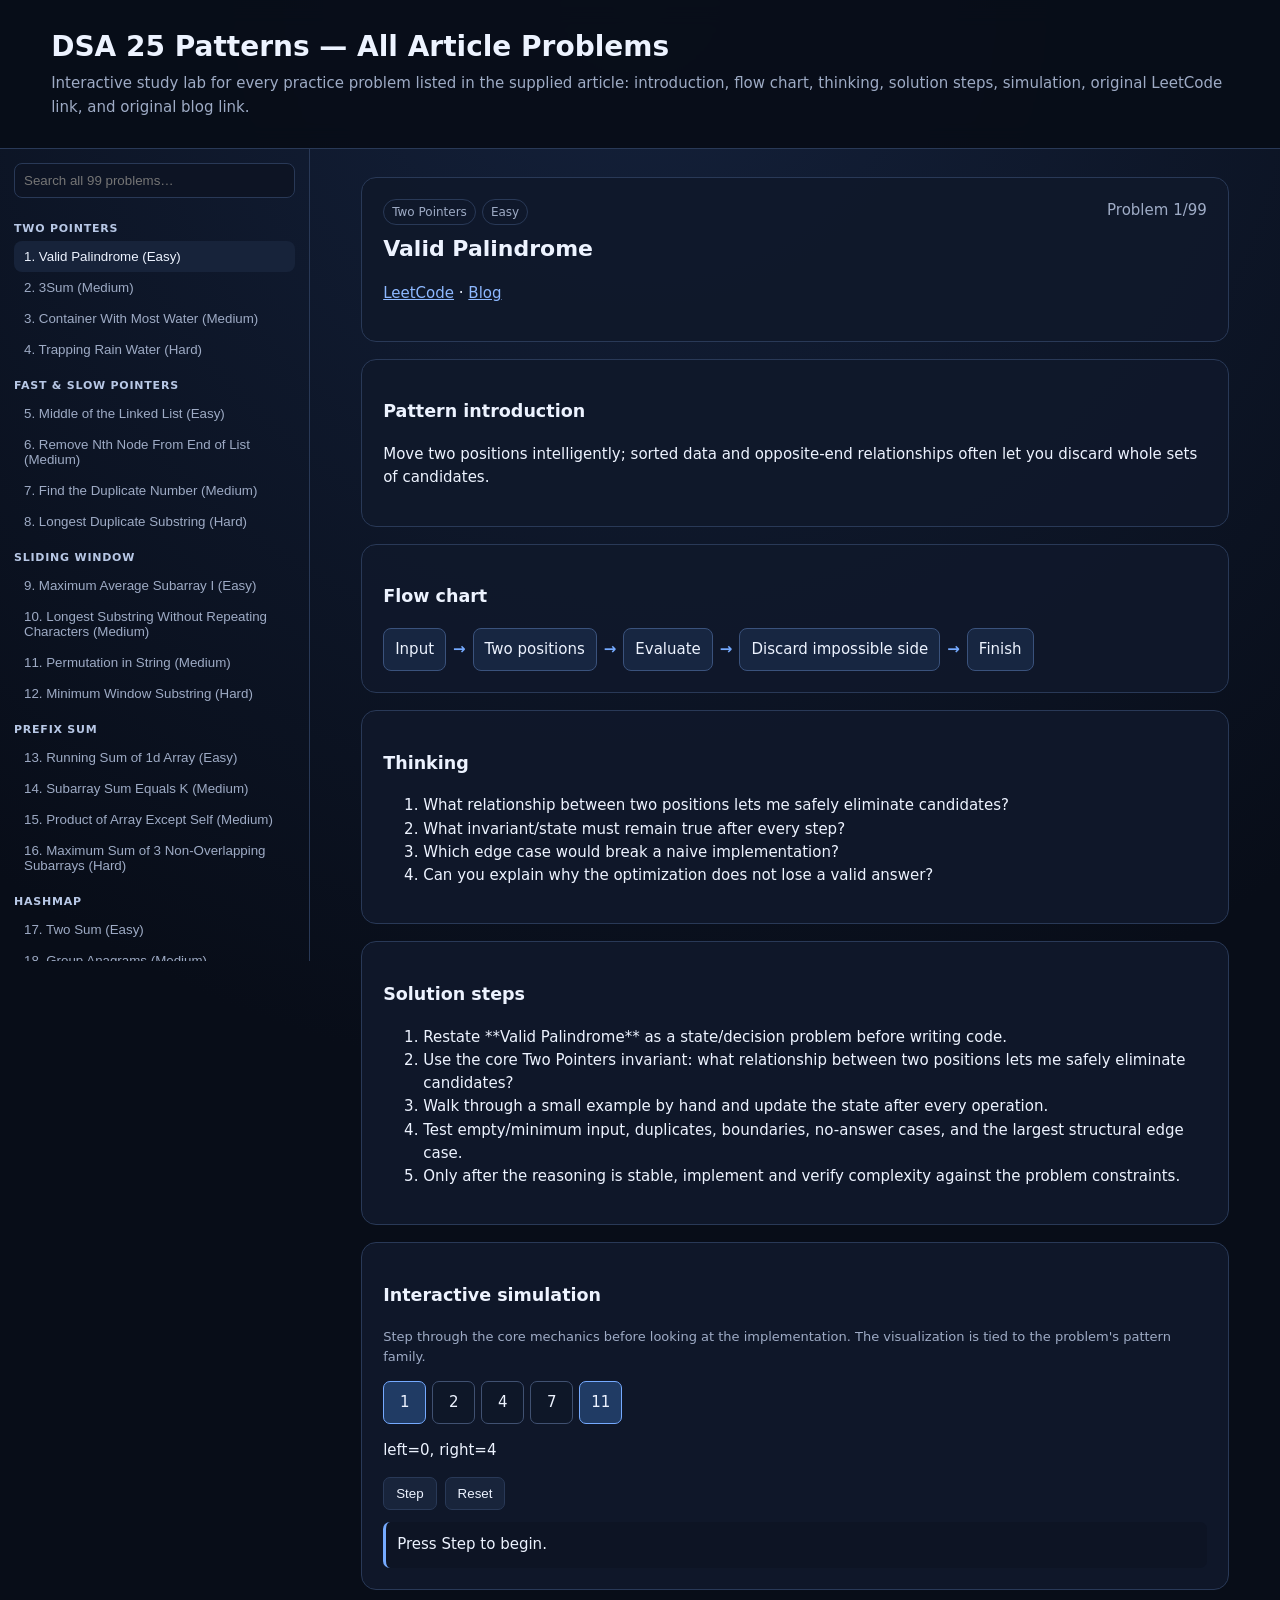
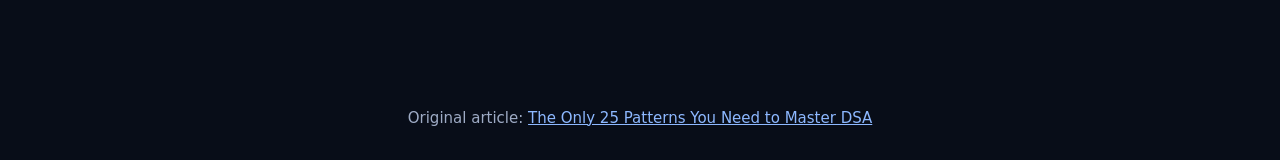
==== dsa_25_patterns_all_article_problems_interactive.html @ ef74be29 "Add files via upload" ====
<!doctype html><html lang="en"><head><meta charset="utf-8"><meta name="viewport" content="width=device-width,initial-scale=1"><title>DSA 25 Patterns — All Article Problems</title><style>
:root{--bg:#080d18;--panel:#10182a;--panel2:#17233a;--text:#edf3ff;--muted:#9eabc5;--accent:#75aaff;--good:#55d18a;--border:#293957}
*{box-sizing:border-box}body{margin:0;background:radial-gradient(circle at top,#14213b,#080d18 58%);color:var(--text);font:15px/1.55 system-ui,-apple-system,Segoe UI,sans-serif}
header{padding:25px 4vw;border-bottom:1px solid var(--border);position:sticky;top:0;z-index:5;background:rgba(8,13,24,.94);backdrop-filter:blur(12px)}
h1{margin:0;font-size:28px}header p{margin:4px 0;color:var(--muted)}a{color:#8db8ff}.layout{display:grid;grid-template-columns:310px 1fr;max-width:1600px;margin:auto}
aside{padding:14px;border-right:1px solid var(--border);height:calc(100vh - 88px);position:sticky;top:88px;overflow:auto}.search{width:100%;padding:9px;background:#0d1424;border:1px solid var(--border);color:var(--text);border-radius:8px;margin-bottom:10px}
.group{margin:12px 0 4px;color:#b8c8e6;font-weight:700;font-size:11px;text-transform:uppercase;letter-spacing:.07em}
aside button{width:100%;text-align:left;background:transparent;color:var(--muted);border:0;border-radius:8px;padding:8px 10px;cursor:pointer}aside button:hover,aside button.active{background:var(--panel2);color:var(--text)}
main{padding:28px 4vw 70px}.card{background:rgba(16,24,42,.93);border:1px solid var(--border);border-radius:15px;padding:21px;margin-bottom:17px}
.badge{display:inline-block;border:1px solid var(--border);border-radius:99px;padding:3px 8px;color:var(--muted);font-size:12px;margin-right:6px}.counter{float:right;color:var(--muted)}
.problem-title{font-size:22px;margin:7px 0}.flow{display:flex;flex-wrap:wrap;gap:7px;align-items:center}.node{background:#172641;border:1px solid #3a527c;border-radius:8px;padding:9px 11px}.arrow{color:var(--accent);font-weight:bold}
.array{display:flex;flex-wrap:wrap;gap:6px;margin:14px 0}.cell{min-width:43px;height:43px;border:1px solid #405171;border-radius:7px;display:flex;align-items:center;justify-content:center;background:#0e1728}.cell.active{background:#203b64;border-color:var(--accent)}.cell.good{background:#123522;border-color:var(--good)}
.controls{display:flex;gap:8px;flex-wrap:wrap;margin:12px 0}.controls button{background:#18243b;color:var(--text);border:1px solid var(--border);border-radius:7px;padding:8px 12px;cursor:pointer}.controls button:hover{border-color:var(--accent)}
.status{padding:11px;background:#0d1424;border-left:3px solid var(--accent);border-radius:7px}.small{color:var(--muted);font-size:13px}pre{background:#080d18;border:1px solid var(--border);border-radius:9px;padding:13px;overflow:auto}
footer{text-align:center;color:var(--muted);padding:30px}@media(max-width:900px){.layout{display:block}aside{position:static;height:auto;max-height:42vh;border-right:0;border-bottom:1px solid var(--border)}}
</style></head><body>
<header><h1>DSA 25 Patterns — All Article Problems</h1><p>Interactive study lab for every practice problem listed in the supplied article: introduction, flow chart, thinking, solution steps, simulation, original LeetCode link, and original blog link.</p></header>
<div class="layout"><aside id="nav"></aside><main id="app"></main></div><footer>Original article: <a href="https://blog.sibansal.dev/the-only-25-patterns-you-need-to-master-dsa" target="_blank">The Only 25 Patterns You Need to Master DSA</a></footer>
<script>
const DATA=[{"title": "Valid Palindrome", "difficulty": "Easy", "url": "https://leetcode.com/problems/valid-palindrome/", "pattern": "Two Pointers", "short": "Two Pointers", "intro": "Move two positions intelligently; sorted data and opposite-end relationships often let you discard whole sets of candidates.", "thinking": "What relationship between two positions lets me safely eliminate candidates?", "steps": ["Restate **Valid Palindrome** as a state/decision problem before writing code.", "Use the core Two Pointers invariant: what relationship between two positions lets me safely eliminate candidates?", "Walk through a small example by hand and update the state after every operation.", "Test empty/minimum input, duplicates, boundaries, no-answer cases, and the largest structural edge case.", "Only after the reasoning is stable, implement and verify complexity against the problem constraints."], "flow": ["Input", "Two positions", "Evaluate", "Discard impossible side", "Finish"]}, {"title": "3Sum", "difficulty": "Medium", "url": "https://leetcode.com/problems/3sum/", "pattern": "Two Pointers", "short": "Two Pointers", "intro": "Move two positions intelligently; sorted data and opposite-end relationships often let you discard whole sets of candidates.", "thinking": "What relationship between two positions lets me safely eliminate candidates?", "steps": ["Restate **3Sum** as a state/decision problem before writing code.", "Use the core Two Pointers invariant: what relationship between two positions lets me safely eliminate candidates?", "Walk through a small example by hand and update the state after every operation.", "Test empty/minimum input, duplicates, boundaries, no-answer cases, and the largest structural edge case.", "Only after the reasoning is stable, implement and verify complexity against the problem constraints."], "flow": ["Input", "Two positions", "Evaluate", "Discard impossible side", "Finish"]}, {"title": "Container With Most Water", "difficulty": "Medium", "url": "https://leetcode.com/problems/container-with-most-water/", "pattern": "Two Pointers", "short": "Two Pointers", "intro": "Move two positions intelligently; sorted data and opposite-end relationships often let you discard whole sets of candidates.", "thinking": "What relationship between two positions lets me safely eliminate candidates?", "steps": ["Restate **Container With Most Water** as a state/decision problem before writing code.", "Use the core Two Pointers invariant: what relationship between two positions lets me safely eliminate candidates?", "Walk through a small example by hand and update the state after every operation.", "Test empty/minimum input, duplicates, boundaries, no-answer cases, and the largest structural edge case.", "Only after the reasoning is stable, implement and verify complexity against the problem constraints."], "flow": ["Input", "Two positions", "Evaluate", "Discard impossible side", "Finish"]}, {"title": "Trapping Rain Water", "difficulty": "Hard", "url": "https://leetcode.com/problems/trapping-rain-water/", "pattern": "Two Pointers", "short": "Two Pointers", "intro": "Move two positions intelligently; sorted data and opposite-end relationships often let you discard whole sets of candidates.", "thinking": "What relationship between two positions lets me safely eliminate candidates?", "steps": ["Restate **Trapping Rain Water** as a state/decision problem before writing code.", "Use the core Two Pointers invariant: what relationship between two positions lets me safely eliminate candidates?", "Walk through a small example by hand and update the state after every operation.", "Test empty/minimum input, duplicates, boundaries, no-answer cases, and the largest structural edge case.", "Only after the reasoning is stable, implement and verify complexity against the problem constraints."], "flow": ["Input", "Two positions", "Evaluate", "Discard impossible side", "Finish"]}, {"title": "Middle of the Linked List", "difficulty": "Easy", "url": "https://leetcode.com/problems/middle-of-the-linked-list/", "pattern": "Fast & Slow Pointers", "short": "Fast & Slow Pointers", "intro": "Use different pointer speeds to expose cycles, repeated states, or relative positions.", "thinking": "What does the relative speed of the pointers reveal about repetition or position?", "steps": ["Restate **Middle of the Linked List** as a state/decision problem before writing code.", "Use the core Fast & Slow Pointers invariant: what does the relative speed of the pointers reveal about repetition or position?", "Walk through a small example by hand and update the state after every operation.", "Test empty/minimum input, duplicates, boundaries, no-answer cases, and the largest structural edge case.", "Only after the reasoning is stable, implement and verify complexity against the problem constraints."], "flow": ["Repeated/linked state", "slow + fast", "Advance", "Meet / boundary", "Interpret"]}, {"title": "Remove Nth Node From End of List", "difficulty": "Medium", "url": "https://leetcode.com/problems/remove-nth-node-from-end-of-list/", "pattern": "Fast & Slow Pointers", "short": "Fast & Slow Pointers", "intro": "Use different pointer speeds to expose cycles, repeated states, or relative positions.", "thinking": "What does the relative speed of the pointers reveal about repetition or position?", "steps": ["Restate **Remove Nth Node From End of List** as a state/decision problem before writing code.", "Use the core Fast & Slow Pointers invariant: what does the relative speed of the pointers reveal about repetition or position?", "Walk through a small example by hand and update the state after every operation.", "Test empty/minimum input, duplicates, boundaries, no-answer cases, and the largest structural edge case.", "Only after the reasoning is stable, implement and verify complexity against the problem constraints."], "flow": ["Repeated/linked state", "slow + fast", "Advance", "Meet / boundary", "Interpret"]}, {"title": "Find the Duplicate Number", "difficulty": "Medium", "url": "https://leetcode.com/problems/find-the-duplicate-number/", "pattern": "Fast & Slow Pointers", "short": "Fast & Slow Pointers", "intro": "Use different pointer speeds to expose cycles, repeated states, or relative positions.", "thinking": "What does the relative speed of the pointers reveal about repetition or position?", "steps": ["Restate **Find the Duplicate Number** as a state/decision problem before writing code.", "Use the core Fast & Slow Pointers invariant: what does the relative speed of the pointers reveal about repetition or position?", "Walk through a small example by hand and update the state after every operation.", "Test empty/minimum input, duplicates, boundaries, no-answer cases, and the largest structural edge case.", "Only after the reasoning is stable, implement and verify complexity against the problem constraints."], "flow": ["Repeated/linked state", "slow + fast", "Advance", "Meet / boundary", "Interpret"]}, {"title": "Longest Duplicate Substring", "difficulty": "Hard", "url": "https://leetcode.com/problems/longest-duplicate-substring/", "pattern": "Fast & Slow Pointers", "short": "Fast & Slow Pointers", "intro": "Use different pointer speeds to expose cycles, repeated states, or relative positions.", "thinking": "What does the relative speed of the pointers reveal about repetition or position?", "steps": ["Restate **Longest Duplicate Substring** as a state/decision problem before writing code.", "Use the core Fast & Slow Pointers invariant: what does the relative speed of the pointers reveal about repetition or position?", "Walk through a small example by hand and update the state after every operation.", "Test empty/minimum input, duplicates, boundaries, no-answer cases, and the largest structural edge case.", "Only after the reasoning is stable, implement and verify complexity against the problem constraints."], "flow": ["Repeated/linked state", "slow + fast", "Advance", "Meet / boundary", "Interpret"]}, {"title": "Maximum Average Subarray I", "difficulty": "Easy", "url": "https://leetcode.com/problems/maximum-average-subarray-i/", "pattern": "Sliding Window", "short": "Sliding Window", "intro": "Maintain a contiguous window, update its state incrementally, and shrink it only when its invariant is violated.", "thinking": "What exactly is inside my window, and what condition makes it invalid?", "steps": ["Restate **Maximum Average Subarray I** as a state/decision problem before writing code.", "Use the core Sliding Window invariant: what exactly is inside my window, and what condition makes it invalid?", "Walk through a small example by hand and update the state after every operation.", "Test empty/minimum input, duplicates, boundaries, no-answer cases, and the largest structural edge case.", "Only after the reasoning is stable, implement and verify complexity against the problem constraints."], "flow": ["Contiguous range", "Expand", "Update state", "Invalid?", "Shrink", "Answer"]}, {"title": "Longest Substring Without Repeating Characters", "difficulty": "Medium", "url": "https://leetcode.com/problems/longest-substring-without-repeating-characters/", "pattern": "Sliding Window", "short": "Sliding Window", "intro": "Maintain a contiguous window, update its state incrementally, and shrink it only when its invariant is violated.", "thinking": "What exactly is inside my window, and what condition makes it invalid?", "steps": ["Restate **Longest Substring Without Repeating Characters** as a state/decision problem before writing code.", "Use the core Sliding Window invariant: what exactly is inside my window, and what condition makes it invalid?", "Walk through a small example by hand and update the state after every operation.", "Test empty/minimum input, duplicates, boundaries, no-answer cases, and the largest structural edge case.", "Only after the reasoning is stable, implement and verify complexity against the problem constraints."], "flow": ["Contiguous range", "Expand", "Update state", "Invalid?", "Shrink", "Answer"]}, {"title": "Permutation in String", "difficulty": "Medium", "url": "https://leetcode.com/problems/permutation-in-string/", "pattern": "Sliding Window", "short": "Sliding Window", "intro": "Maintain a contiguous window, update its state incrementally, and shrink it only when its invariant is violated.", "thinking": "What exactly is inside my window, and what condition makes it invalid?", "steps": ["Restate **Permutation in String** as a state/decision problem before writing code.", "Use the core Sliding Window invariant: what exactly is inside my window, and what condition makes it invalid?", "Walk through a small example by hand and update the state after every operation.", "Test empty/minimum input, duplicates, boundaries, no-answer cases, and the largest structural edge case.", "Only after the reasoning is stable, implement and verify complexity against the problem constraints."], "flow": ["Contiguous range", "Expand", "Update state", "Invalid?", "Shrink", "Answer"]}, {"title": "Minimum Window Substring", "difficulty": "Hard", "url": "https://leetcode.com/problems/minimum-window-substring/", "pattern": "Sliding Window", "short": "Sliding Window", "intro": "Maintain a contiguous window, update its state incrementally, and shrink it only when its invariant is violated.", "thinking": "What exactly is inside my window, and what condition makes it invalid?", "steps": ["Restate **Minimum Window Substring** as a state/decision problem before writing code.", "Use the core Sliding Window invariant: what exactly is inside my window, and what condition makes it invalid?", "Walk through a small example by hand and update the state after every operation.", "Test empty/minimum input, duplicates, boundaries, no-answer cases, and the largest structural edge case.", "Only after the reasoning is stable, implement and verify complexity against the problem constraints."], "flow": ["Contiguous range", "Expand", "Update state", "Invalid?", "Shrink", "Answer"]}, {"title": "Running Sum of 1d Array", "difficulty": "Easy", "url": "https://leetcode.com/problems/running-sum-of-1d-array/", "pattern": "Prefix Sum", "short": "Prefix Sum", "intro": "Transform repeated range/subarray calculations into reusable cumulative state.", "thinking": "What repeated calculation can become a difference or lookup of cumulative state?", "steps": ["Restate **Running Sum of 1d Array** as a state/decision problem before writing code.", "Use the core Prefix Sum invariant: what repeated calculation can become a difference or lookup of cumulative state?", "Walk through a small example by hand and update the state after every operation.", "Test empty/minimum input, duplicates, boundaries, no-answer cases, and the largest structural edge case.", "Only after the reasoning is stable, implement and verify complexity against the problem constraints."], "flow": ["Raw data", "Cumulative state", "Range difference / lookup", "Answer"]}, {"title": "Subarray Sum Equals K", "difficulty": "Medium", "url": "https://leetcode.com/problems/subarray-sum-equals-k/", "pattern": "Prefix Sum", "short": "Prefix Sum", "intro": "Transform repeated range/subarray calculations into reusable cumulative state.", "thinking": "What repeated calculation can become a difference or lookup of cumulative state?", "steps": ["Restate **Subarray Sum Equals K** as a state/decision problem before writing code.", "Use the core Prefix Sum invariant: what repeated calculation can become a difference or lookup of cumulative state?", "Walk through a small example by hand and update the state after every operation.", "Test empty/minimum input, duplicates, boundaries, no-answer cases, and the largest structural edge case.", "Only after the reasoning is stable, implement and verify complexity against the problem constraints."], "flow": ["Raw data", "Cumulative state", "Range difference / lookup", "Answer"]}, {"title": "Product of Array Except Self", "difficulty": "Medium", "url": "https://leetcode.com/problems/product-of-array-except-self/", "pattern": "Prefix Sum", "short": "Prefix Sum", "intro": "Transform repeated range/subarray calculations into reusable cumulative state.", "thinking": "What repeated calculation can become a difference or lookup of cumulative state?", "steps": ["Restate **Product of Array Except Self** as a state/decision problem before writing code.", "Use the core Prefix Sum invariant: what repeated calculation can become a difference or lookup of cumulative state?", "Walk through a small example by hand and update the state after every operation.", "Test empty/minimum input, duplicates, boundaries, no-answer cases, and the largest structural edge case.", "Only after the reasoning is stable, implement and verify complexity against the problem constraints."], "flow": ["Raw data", "Cumulative state", "Range difference / lookup", "Answer"]}, {"title": "Maximum Sum of 3 Non-Overlapping Subarrays", "difficulty": "Hard", "url": "https://leetcode.com/problems/maximum-sum-of-3-non-overlapping-subarrays/", "pattern": "Prefix Sum", "short": "Prefix Sum", "intro": "Transform repeated range/subarray calculations into reusable cumulative state.", "thinking": "What repeated calculation can become a difference or lookup of cumulative state?", "steps": ["Restate **Maximum Sum of 3 Non-Overlapping Subarrays** as a state/decision problem before writing code.", "Use the core Prefix Sum invariant: what repeated calculation can become a difference or lookup of cumulative state?", "Walk through a small example by hand and update the state after every operation.", "Test empty/minimum input, duplicates, boundaries, no-answer cases, and the largest structural edge case.", "Only after the reasoning is stable, implement and verify complexity against the problem constraints."], "flow": ["Raw data", "Cumulative state", "Range difference / lookup", "Answer"]}, {"title": "Two Sum", "difficulty": "Easy", "url": "https://leetcode.com/problems/two-sum/", "pattern": "HashMap", "short": "HashMap", "intro": "Remember the smallest useful state so future elements can perform fast lookups.", "thinking": "What should the key represent, and what minimum value/state must I remember?", "steps": ["Restate **Two Sum** as a state/decision problem before writing code.", "Use the core HashMap invariant: what should the key represent, and what minimum value/state must i remember?", "Walk through a small example by hand and update the state after every operation.", "Test empty/minimum input, duplicates, boundaries, no-answer cases, and the largest structural edge case.", "Only after the reasoning is stable, implement and verify complexity against the problem constraints."], "flow": ["Current item", "Derive key/need", "Lookup", "Use/update", "Continue"]}, {"title": "Group Anagrams", "difficulty": "Medium", "url": "https://leetcode.com/problems/group-anagrams/", "pattern": "HashMap", "short": "HashMap", "intro": "Remember the smallest useful state so future elements can perform fast lookups.", "thinking": "What should the key represent, and what minimum value/state must I remember?", "steps": ["Restate **Group Anagrams** as a state/decision problem before writing code.", "Use the core HashMap invariant: what should the key represent, and what minimum value/state must i remember?", "Walk through a small example by hand and update the state after every operation.", "Test empty/minimum input, duplicates, boundaries, no-answer cases, and the largest structural edge case.", "Only after the reasoning is stable, implement and verify complexity against the problem constraints."], "flow": ["Current item", "Derive key/need", "Lookup", "Use/update", "Continue"]}, {"title": "Longest Consecutive Sequence", "difficulty": "Medium", "url": "https://leetcode.com/problems/longest-consecutive-sequence/", "pattern": "HashMap", "short": "HashMap", "intro": "Remember the smallest useful state so future elements can perform fast lookups.", "thinking": "What should the key represent, and what minimum value/state must I remember?", "steps": ["Restate **Longest Consecutive Sequence** as a state/decision problem before writing code.", "Use the core HashMap invariant: what should the key represent, and what minimum value/state must i remember?", "Walk through a small example by hand and update the state after every operation.", "Test empty/minimum input, duplicates, boundaries, no-answer cases, and the largest structural edge case.", "Only after the reasoning is stable, implement and verify complexity against the problem constraints."], "flow": ["Current item", "Derive key/need", "Lookup", "Use/update", "Continue"]}, {"title": "Substring with Concatenation of All Words", "difficulty": "Hard", "url": "https://leetcode.com/problems/substring-with-concatenation-of-all-words/", "pattern": "HashMap", "short": "HashMap", "intro": "Remember the smallest useful state so future elements can perform fast lookups.", "thinking": "What should the key represent, and what minimum value/state must I remember?", "steps": ["Restate **Substring with Concatenation of All Words** as a state/decision problem before writing code.", "Use the core HashMap invariant: what should the key represent, and what minimum value/state must i remember?", "Walk through a small example by hand and update the state after every operation.", "Test empty/minimum input, duplicates, boundaries, no-answer cases, and the largest structural edge case.", "Only after the reasoning is stable, implement and verify complexity against the problem constraints."], "flow": ["Current item", "Derive key/need", "Lookup", "Use/update", "Continue"]}, {"title": "Valid Parentheses", "difficulty": "Easy", "url": "https://leetcode.com/problems/valid-parentheses/", "pattern": "Stack", "short": "Stack", "intro": "Keep unresolved items in LIFO order; monotonic stacks efficiently resolve next-greater/smaller relationships.", "thinking": "Which previous elements are unresolved, and what future event resolves them?", "steps": ["Restate **Valid Parentheses** as a state/decision problem before writing code.", "Use the core Stack invariant: which previous elements are unresolved, and what future event resolves them?", "Walk through a small example by hand and update the state after every operation.", "Test empty/minimum input, duplicates, boundaries, no-answer cases, and the largest structural edge case.", "Only after the reasoning is stable, implement and verify complexity against the problem constraints."], "flow": ["Candidate", "Push", "New item", "Resolve top while valid", "Push current"]}, {"title": "Min Stack", "difficulty": "Medium", "url": "https://leetcode.com/problems/min-stack/", "pattern": "Stack", "short": "Stack", "intro": "Keep unresolved items in LIFO order; monotonic stacks efficiently resolve next-greater/smaller relationships.", "thinking": "Which previous elements are unresolved, and what future event resolves them?", "steps": ["Restate **Min Stack** as a state/decision problem before writing code.", "Use the core Stack invariant: which previous elements are unresolved, and what future event resolves them?", "Walk through a small example by hand and update the state after every operation.", "Test empty/minimum input, duplicates, boundaries, no-answer cases, and the largest structural edge case.", "Only after the reasoning is stable, implement and verify complexity against the problem constraints."], "flow": ["Candidate", "Push", "New item", "Resolve top while valid", "Push current"]}, {"title": "Daily Temperatures", "difficulty": "Medium", "url": "https://leetcode.com/problems/daily-temperatures/", "pattern": "Stack", "short": "Stack", "intro": "Keep unresolved items in LIFO order; monotonic stacks efficiently resolve next-greater/smaller relationships.", "thinking": "Which previous elements are unresolved, and what future event resolves them?", "steps": ["Restate **Daily Temperatures** as a state/decision problem before writing code.", "Use the core Stack invariant: which previous elements are unresolved, and what future event resolves them?", "Walk through a small example by hand and update the state after every operation.", "Test empty/minimum input, duplicates, boundaries, no-answer cases, and the largest structural edge case.", "Only after the reasoning is stable, implement and verify complexity against the problem constraints."], "flow": ["Candidate", "Push", "New item", "Resolve top while valid", "Push current"]}, {"title": "Largest Rectangle in Histogram", "difficulty": "Hard", "url": "https://leetcode.com/problems/largest-rectangle-in-histogram/", "pattern": "Stack", "short": "Stack", "intro": "Keep unresolved items in LIFO order; monotonic stacks efficiently resolve next-greater/smaller relationships.", "thinking": "Which previous elements are unresolved, and what future event resolves them?", "steps": ["Restate **Largest Rectangle in Histogram** as a state/decision problem before writing code.", "Use the core Stack invariant: which previous elements are unresolved, and what future event resolves them?", "Walk through a small example by hand and update the state after every operation.", "Test empty/minimum input, duplicates, boundaries, no-answer cases, and the largest structural edge case.", "Only after the reasoning is stable, implement and verify complexity against the problem constraints."], "flow": ["Candidate", "Push", "New item", "Resolve top while valid", "Push current"]}, {"title": "Number of Recent Calls", "difficulty": "Easy", "url": "https://leetcode.com/problems/number-of-recent-calls/", "pattern": "Queue", "short": "Queue", "intro": "Process a FIFO frontier; queues become especially powerful with BFS and deques.", "thinking": "What is the frontier, and why must states be processed in this order?", "steps": ["Restate **Number of Recent Calls** as a state/decision problem before writing code.", "Use the core Queue invariant: what is the frontier, and why must states be processed in this order?", "Walk through a small example by hand and update the state after every operation.", "Test empty/minimum input, duplicates, boundaries, no-answer cases, and the largest structural edge case.", "Only after the reasoning is stable, implement and verify complexity against the problem constraints."], "flow": ["Start states", "Queue", "Pop front", "Process", "Push next"]}, {"title": "Design Circular Queue", "difficulty": "Medium", "url": "https://leetcode.com/problems/design-circular-queue/", "pattern": "Queue", "short": "Queue", "intro": "Process a FIFO frontier; queues become especially powerful with BFS and deques.", "thinking": "What is the frontier, and why must states be processed in this order?", "steps": ["Restate **Design Circular Queue** as a state/decision problem before writing code.", "Use the core Queue invariant: what is the frontier, and why must states be processed in this order?", "Walk through a small example by hand and update the state after every operation.", "Test empty/minimum input, duplicates, boundaries, no-answer cases, and the largest structural edge case.", "Only after the reasoning is stable, implement and verify complexity against the problem constraints."], "flow": ["Start states", "Queue", "Pop front", "Process", "Push next"]}, {"title": "Rotting Oranges", "difficulty": "Medium", "url": "https://leetcode.com/problems/rotting-oranges/", "pattern": "Queue", "short": "Queue", "intro": "Process a FIFO frontier; queues become especially powerful with BFS and deques.", "thinking": "What is the frontier, and why must states be processed in this order?", "steps": ["Restate **Rotting Oranges** as a state/decision problem before writing code.", "Use the core Queue invariant: what is the frontier, and why must states be processed in this order?", "Walk through a small example by hand and update the state after every operation.", "Test empty/minimum input, duplicates, boundaries, no-answer cases, and the largest structural edge case.", "Only after the reasoning is stable, implement and verify complexity against the problem constraints."], "flow": ["Start states", "Queue", "Pop front", "Process", "Push next"]}, {"title": "Sliding Window Maximum", "difficulty": "Hard", "url": "https://leetcode.com/problems/sliding-window-maximum/", "pattern": "Queue", "short": "Queue", "intro": "Process a FIFO frontier; queues become especially powerful with BFS and deques.", "thinking": "What is the frontier, and why must states be processed in this order?", "steps": ["Restate **Sliding Window Maximum** as a state/decision problem before writing code.", "Use the core Queue invariant: what is the frontier, and why must states be processed in this order?", "Walk through a small example by hand and update the state after every operation.", "Test empty/minimum input, duplicates, boundaries, no-answer cases, and the largest structural edge case.", "Only after the reasoning is stable, implement and verify complexity against the problem constraints."], "flow": ["Start states", "Queue", "Pop front", "Process", "Push next"]}, {"title": "Merge Sorted Array", "difficulty": "Easy", "url": "https://leetcode.com/problems/merge-sorted-array/", "pattern": "Sorting", "short": "Sorting", "intro": "Create useful order first, then exploit neighboring relationships, greedy choices, or divide-and-conquer.", "thinking": "What useful structure appears after ordering the data?", "steps": ["Restate **Merge Sorted Array** as a state/decision problem before writing code.", "Use the core Sorting invariant: what useful structure appears after ordering the data?", "Walk through a small example by hand and update the state after every operation.", "Test empty/minimum input, duplicates, boundaries, no-answer cases, and the largest structural edge case.", "Only after the reasoning is stable, implement and verify complexity against the problem constraints."], "flow": ["Unordered data", "Sort", "Scan", "Exploit order", "Answer"]}, {"title": "Sort Colors", "difficulty": "Medium", "url": "https://leetcode.com/problems/sort-colors/", "pattern": "Sorting", "short": "Sorting", "intro": "Create useful order first, then exploit neighboring relationships, greedy choices, or divide-and-conquer.", "thinking": "What useful structure appears after ordering the data?", "steps": ["Restate **Sort Colors** as a state/decision problem before writing code.", "Use the core Sorting invariant: what useful structure appears after ordering the data?", "Walk through a small example by hand and update the state after every operation.", "Test empty/minimum input, duplicates, boundaries, no-answer cases, and the largest structural edge case.", "Only after the reasoning is stable, implement and verify complexity against the problem constraints."], "flow": ["Unordered data", "Sort", "Scan", "Exploit order", "Answer"]}, {"title": "Sort an Array", "difficulty": "Medium", "url": "https://leetcode.com/problems/sort-an-array/", "pattern": "Sorting", "short": "Sorting", "intro": "Create useful order first, then exploit neighboring relationships, greedy choices, or divide-and-conquer.", "thinking": "What useful structure appears after ordering the data?", "steps": ["Restate **Sort an Array** as a state/decision problem before writing code.", "Use the core Sorting invariant: what useful structure appears after ordering the data?", "Walk through a small example by hand and update the state after every operation.", "Test empty/minimum input, duplicates, boundaries, no-answer cases, and the largest structural edge case.", "Only after the reasoning is stable, implement and verify complexity against the problem constraints."], "flow": ["Unordered data", "Sort", "Scan", "Exploit order", "Answer"]}, {"title": "Reverse Pairs", "difficulty": "Hard", "url": "https://leetcode.com/problems/reverse-pairs/", "pattern": "Sorting", "short": "Sorting", "intro": "Create useful order first, then exploit neighboring relationships, greedy choices, or divide-and-conquer.", "thinking": "What useful structure appears after ordering the data?", "steps": ["Restate **Reverse Pairs** as a state/decision problem before writing code.", "Use the core Sorting invariant: what useful structure appears after ordering the data?", "Walk through a small example by hand and update the state after every operation.", "Test empty/minimum input, duplicates, boundaries, no-answer cases, and the largest structural edge case.", "Only after the reasoning is stable, implement and verify complexity against the problem constraints."], "flow": ["Unordered data", "Sort", "Scan", "Exploit order", "Answer"]}, {"title": "Binary Search", "difficulty": "Easy", "url": "https://leetcode.com/problems/binary-search/", "pattern": "Binary Search", "short": "Binary Search", "intro": "The core idea is monotonic elimination: determine which half of the search space cannot contain the answer.", "thinking": "What is my monotonic yes/no predicate and what are its exact boundaries?", "steps": ["Restate **Binary Search** as a state/decision problem before writing code.", "Use the core Binary Search invariant: what is my monotonic yes/no predicate and what are its exact boundaries?", "Walk through a small example by hand and update the state after every operation.", "Test empty/minimum input, duplicates, boundaries, no-answer cases, and the largest structural edge case.", "Only after the reasoning is stable, implement and verify complexity against the problem constraints."], "flow": ["Search space", "mid", "Predicate", "Discard half", "Repeat"]}, {"title": "Search in Rotated Sorted Array", "difficulty": "Medium", "url": "https://leetcode.com/problems/search-in-rotated-sorted-array/", "pattern": "Binary Search", "short": "Binary Search", "intro": "The core idea is monotonic elimination: determine which half of the search space cannot contain the answer.", "thinking": "What is my monotonic yes/no predicate and what are its exact boundaries?", "steps": ["Restate **Search in Rotated Sorted Array** as a state/decision problem before writing code.", "Use the core Binary Search invariant: what is my monotonic yes/no predicate and what are its exact boundaries?", "Walk through a small example by hand and update the state after every operation.", "Test empty/minimum input, duplicates, boundaries, no-answer cases, and the largest structural edge case.", "Only after the reasoning is stable, implement and verify complexity against the problem constraints."], "flow": ["Search space", "mid", "Predicate", "Discard half", "Repeat"]}, {"title": "Koko Eating Bananas", "difficulty": "Medium", "url": "https://leetcode.com/problems/koko-eating-bananas/", "pattern": "Binary Search", "short": "Binary Search", "intro": "The core idea is monotonic elimination: determine which half of the search space cannot contain the answer.", "thinking": "What is my monotonic yes/no predicate and what are its exact boundaries?", "steps": ["Restate **Koko Eating Bananas** as a state/decision problem before writing code.", "Use the core Binary Search invariant: what is my monotonic yes/no predicate and what are its exact boundaries?", "Walk through a small example by hand and update the state after every operation.", "Test empty/minimum input, duplicates, boundaries, no-answer cases, and the largest structural edge case.", "Only after the reasoning is stable, implement and verify complexity against the problem constraints."], "flow": ["Search space", "mid", "Predicate", "Discard half", "Repeat"]}, {"title": "Median of Two Sorted Arrays", "difficulty": "Hard", "url": "https://leetcode.com/problems/median-of-two-sorted-arrays/", "pattern": "Binary Search", "short": "Binary Search", "intro": "The core idea is monotonic elimination: determine which half of the search space cannot contain the answer.", "thinking": "What is my monotonic yes/no predicate and what are its exact boundaries?", "steps": ["Restate **Median of Two Sorted Arrays** as a state/decision problem before writing code.", "Use the core Binary Search invariant: what is my monotonic yes/no predicate and what are its exact boundaries?", "Walk through a small example by hand and update the state after every operation.", "Test empty/minimum input, duplicates, boundaries, no-answer cases, and the largest structural edge case.", "Only after the reasoning is stable, implement and verify complexity against the problem constraints."], "flow": ["Search space", "mid", "Predicate", "Discard half", "Repeat"]}, {"title": "Summary Ranges", "difficulty": "Easy", "url": "https://leetcode.com/problems/summary-ranges/", "pattern": "Merge Intervals", "short": "Merge Intervals", "intro": "Sort ranges and maintain the current active/merged interval as you scan.", "thinking": "After sorting, when does the next range overlap the active range?", "steps": ["Restate **Summary Ranges** as a state/decision problem before writing code.", "Use the core Merge Intervals invariant: after sorting, when does the next range overlap the active range?", "Walk through a small example by hand and update the state after every operation.", "Test empty/minimum input, duplicates, boundaries, no-answer cases, and the largest structural edge case.", "Only after the reasoning is stable, implement and verify complexity against the problem constraints."], "flow": ["Intervals", "Sort", "Overlap?", "Merge / append", "Continue"]}, {"title": "Merge Intervals", "difficulty": "Medium", "url": "https://leetcode.com/problems/merge-intervals/", "pattern": "Merge Intervals", "short": "Merge Intervals", "intro": "Sort ranges and maintain the current active/merged interval as you scan.", "thinking": "After sorting, when does the next range overlap the active range?", "steps": ["Restate **Merge Intervals** as a state/decision problem before writing code.", "Use the core Merge Intervals invariant: after sorting, when does the next range overlap the active range?", "Walk through a small example by hand and update the state after every operation.", "Test empty/minimum input, duplicates, boundaries, no-answer cases, and the largest structural edge case.", "Only after the reasoning is stable, implement and verify complexity against the problem constraints."], "flow": ["Intervals", "Sort", "Overlap?", "Merge / append", "Continue"]}, {"title": "Insert Interval", "difficulty": "Medium", "url": "https://leetcode.com/problems/insert-interval/", "pattern": "Merge Intervals", "short": "Merge Intervals", "intro": "Sort ranges and maintain the current active/merged interval as you scan.", "thinking": "After sorting, when does the next range overlap the active range?", "steps": ["Restate **Insert Interval** as a state/decision problem before writing code.", "Use the core Merge Intervals invariant: after sorting, when does the next range overlap the active range?", "Walk through a small example by hand and update the state after every operation.", "Test empty/minimum input, duplicates, boundaries, no-answer cases, and the largest structural edge case.", "Only after the reasoning is stable, implement and verify complexity against the problem constraints."], "flow": ["Intervals", "Sort", "Overlap?", "Merge / append", "Continue"]}, {"title": "The Skyline Problem", "difficulty": "Hard", "url": "https://leetcode.com/problems/the-skyline-problem/", "pattern": "Merge Intervals", "short": "Merge Intervals", "intro": "Sort ranges and maintain the current active/merged interval as you scan.", "thinking": "After sorting, when does the next range overlap the active range?", "steps": ["Restate **The Skyline Problem** as a state/decision problem before writing code.", "Use the core Merge Intervals invariant: after sorting, when does the next range overlap the active range?", "Walk through a small example by hand and update the state after every operation.", "Test empty/minimum input, duplicates, boundaries, no-answer cases, and the largest structural edge case.", "Only after the reasoning is stable, implement and verify complexity against the problem constraints."], "flow": ["Intervals", "Sort", "Overlap?", "Merge / append", "Continue"]}, {"title": "Single Number", "difficulty": "Easy", "url": "https://leetcode.com/problems/single-number/", "pattern": "Bitwise Operations", "short": "Bitwise Operations", "intro": "Represent state at the bit level using XOR, AND, OR, masks, and shifts.", "thinking": "Can the requirement be expressed as bit cancellation, masking, or bit-by-bit construction?", "steps": ["Restate **Single Number** as a state/decision problem before writing code.", "Use the core Bitwise Operations invariant: can the requirement be expressed as bit cancellation, masking, or bit-by-bit construction?", "Walk through a small example by hand and update the state after every operation.", "Test empty/minimum input, duplicates, boundaries, no-answer cases, and the largest structural edge case.", "Only after the reasoning is stable, implement and verify complexity against the problem constraints."], "flow": ["Integer state", "Bits", "AND/OR/XOR/shift", "Construct result"]}, {"title": "Counting Bits", "difficulty": "Medium", "url": "https://leetcode.com/problems/counting-bits/", "pattern": "Bitwise Operations", "short": "Bitwise Operations", "intro": "Represent state at the bit level using XOR, AND, OR, masks, and shifts.", "thinking": "Can the requirement be expressed as bit cancellation, masking, or bit-by-bit construction?", "steps": ["Restate **Counting Bits** as a state/decision problem before writing code.", "Use the core Bitwise Operations invariant: can the requirement be expressed as bit cancellation, masking, or bit-by-bit construction?", "Walk through a small example by hand and update the state after every operation.", "Test empty/minimum input, duplicates, boundaries, no-answer cases, and the largest structural edge case.", "Only after the reasoning is stable, implement and verify complexity against the problem constraints."], "flow": ["Integer state", "Bits", "AND/OR/XOR/shift", "Construct result"]}, {"title": "Maximum XOR of Two Numbers in an Array", "difficulty": "Medium", "url": "https://leetcode.com/problems/maximum-xor-of-two-numbers-in-an-array/", "pattern": "Bitwise Operations", "short": "Bitwise Operations", "intro": "Represent state at the bit level using XOR, AND, OR, masks, and shifts.", "thinking": "Can the requirement be expressed as bit cancellation, masking, or bit-by-bit construction?", "steps": ["Restate **Maximum XOR of Two Numbers in an Array** as a state/decision problem before writing code.", "Use the core Bitwise Operations invariant: can the requirement be expressed as bit cancellation, masking, or bit-by-bit construction?", "Walk through a small example by hand and update the state after every operation.", "Test empty/minimum input, duplicates, boundaries, no-answer cases, and the largest structural edge case.", "Only after the reasoning is stable, implement and verify complexity against the problem constraints."], "flow": ["Integer state", "Bits", "AND/OR/XOR/shift", "Construct result"]}, {"title": "Triples with Bitwise AND Equal To Zero", "difficulty": "Hard", "url": "https://leetcode.com/problems/triples-with-bitwise-and-equal-to-zero/", "pattern": "Bitwise Operations", "short": "Bitwise Operations", "intro": "Represent state at the bit level using XOR, AND, OR, masks, and shifts.", "thinking": "Can the requirement be expressed as bit cancellation, masking, or bit-by-bit construction?", "steps": ["Restate **Triples with Bitwise AND Equal To Zero** as a state/decision problem before writing code.", "Use the core Bitwise Operations invariant: can the requirement be expressed as bit cancellation, masking, or bit-by-bit construction?", "Walk through a small example by hand and update the state after every operation.", "Test empty/minimum input, duplicates, boundaries, no-answer cases, and the largest structural edge case.", "Only after the reasoning is stable, implement and verify complexity against the problem constraints."], "flow": ["Integer state", "Bits", "AND/OR/XOR/shift", "Construct result"]}, {"title": "Last Stone Weight", "difficulty": "Easy", "url": "https://leetcode.com/problems/last-stone-weight/", "pattern": "Heap / Priority Queue", "short": "Heap / Priority Queue", "intro": "Efficiently retrieve the best current candidate while leaving the remaining candidates unsorted.", "thinking": "What is the repeatedly needed best current candidate?", "steps": ["Restate **Last Stone Weight** as a state/decision problem before writing code.", "Use the core Heap / Priority Queue invariant: what is the repeatedly needed best current candidate?", "Walk through a small example by hand and update the state after every operation.", "Test empty/minimum input, duplicates, boundaries, no-answer cases, and the largest structural edge case.", "Only after the reasoning is stable, implement and verify complexity against the problem constraints."], "flow": ["Candidates", "Heap", "Pop best", "Process", "Push new"]}, {"title": "Kth Largest Element in an Array", "difficulty": "Medium", "url": "https://leetcode.com/problems/kth-largest-element-in-an-array/", "pattern": "Heap / Priority Queue", "short": "Heap / Priority Queue", "intro": "Efficiently retrieve the best current candidate while leaving the remaining candidates unsorted.", "thinking": "What is the repeatedly needed best current candidate?", "steps": ["Restate **Kth Largest Element in an Array** as a state/decision problem before writing code.", "Use the core Heap / Priority Queue invariant: what is the repeatedly needed best current candidate?", "Walk through a small example by hand and update the state after every operation.", "Test empty/minimum input, duplicates, boundaries, no-answer cases, and the largest structural edge case.", "Only after the reasoning is stable, implement and verify complexity against the problem constraints."], "flow": ["Candidates", "Heap", "Pop best", "Process", "Push new"]}, {"title": "Top K Frequent Elements", "difficulty": "Medium", "url": "https://leetcode.com/problems/top-k-frequent-elements/", "pattern": "Heap / Priority Queue", "short": "Heap / Priority Queue", "intro": "Efficiently retrieve the best current candidate while leaving the remaining candidates unsorted.", "thinking": "What is the repeatedly needed best current candidate?", "steps": ["Restate **Top K Frequent Elements** as a state/decision problem before writing code.", "Use the core Heap / Priority Queue invariant: what is the repeatedly needed best current candidate?", "Walk through a small example by hand and update the state after every operation.", "Test empty/minimum input, duplicates, boundaries, no-answer cases, and the largest structural edge case.", "Only after the reasoning is stable, implement and verify complexity against the problem constraints."], "flow": ["Candidates", "Heap", "Pop best", "Process", "Push new"]}, {"title": "Find Median from Data Stream", "difficulty": "Hard", "url": "https://leetcode.com/problems/find-median-from-data-stream/", "pattern": "Heap / Priority Queue", "short": "Heap / Priority Queue", "intro": "Efficiently retrieve the best current candidate while leaving the remaining candidates unsorted.", "thinking": "What is the repeatedly needed best current candidate?", "steps": ["Restate **Find Median from Data Stream** as a state/decision problem before writing code.", "Use the core Heap / Priority Queue invariant: what is the repeatedly needed best current candidate?", "Walk through a small example by hand and update the state after every operation.", "Test empty/minimum input, duplicates, boundaries, no-answer cases, and the largest structural edge case.", "Only after the reasoning is stable, implement and verify complexity against the problem constraints."], "flow": ["Candidates", "Heap", "Pop best", "Process", "Push new"]}, {"title": "Kth Largest Element in a Stream", "difficulty": "Easy", "url": "https://leetcode.com/problems/kth-largest-element-in-a-stream/", "pattern": "Top K Elements", "short": "Top K Elements", "intro": "Keep only the K candidates that can still belong to the final answer.", "thinking": "Which candidates can safely be discarded while preserving the best K?", "steps": ["Restate **Kth Largest Element in a Stream** as a state/decision problem before writing code.", "Use the core Top K Elements invariant: which candidates can safely be discarded while preserving the best k?", "Walk through a small example by hand and update the state after every operation.", "Test empty/minimum input, duplicates, boundaries, no-answer cases, and the largest structural edge case.", "Only after the reasoning is stable, implement and verify complexity against the problem constraints."], "flow": ["n candidates", "Keep K", "Discard weakest", "Return K"]}, {"title": "Kth Largest Element in an Array", "difficulty": "Medium", "url": "https://leetcode.com/problems/kth-largest-element-in-an-array/", "pattern": "Top K Elements", "short": "Top K Elements", "intro": "Keep only the K candidates that can still belong to the final answer.", "thinking": "Which candidates can safely be discarded while preserving the best K?", "steps": ["Restate **Kth Largest Element in an Array** as a state/decision problem before writing code.", "Use the core Top K Elements invariant: which candidates can safely be discarded while preserving the best k?", "Walk through a small example by hand and update the state after every operation.", "Test empty/minimum input, duplicates, boundaries, no-answer cases, and the largest structural edge case.", "Only after the reasoning is stable, implement and verify complexity against the problem constraints."], "flow": ["n candidates", "Keep K", "Discard weakest", "Return K"]}, {"title": "Top K Frequent Elements", "difficulty": "Medium", "url": "https://leetcode.com/problems/top-k-frequent-elements/", "pattern": "Top K Elements", "short": "Top K Elements", "intro": "Keep only the K candidates that can still belong to the final answer.", "thinking": "Which candidates can safely be discarded while preserving the best K?", "steps": ["Restate **Top K Frequent Elements** as a state/decision problem before writing code.", "Use the core Top K Elements invariant: which candidates can safely be discarded while preserving the best k?", "Walk through a small example by hand and update the state after every operation.", "Test empty/minimum input, duplicates, boundaries, no-answer cases, and the largest structural edge case.", "Only after the reasoning is stable, implement and verify complexity against the problem constraints."], "flow": ["n candidates", "Keep K", "Discard weakest", "Return K"]}, {"title": "Sliding Window Median", "difficulty": "Hard", "url": "https://leetcode.com/problems/sliding-window-median/", "pattern": "Top K Elements", "short": "Top K Elements", "intro": "Keep only the K candidates that can still belong to the final answer.", "thinking": "Which candidates can safely be discarded while preserving the best K?", "steps": ["Restate **Sliding Window Median** as a state/decision problem before writing code.", "Use the core Top K Elements invariant: which candidates can safely be discarded while preserving the best k?", "Walk through a small example by hand and update the state after every operation.", "Test empty/minimum input, duplicates, boundaries, no-answer cases, and the largest structural edge case.", "Only after the reasoning is stable, implement and verify complexity against the problem constraints."], "flow": ["n candidates", "Keep K", "Discard weakest", "Return K"]}, {"title": "Merge Sorted Array", "difficulty": "Easy", "url": "https://leetcode.com/problems/merge-sorted-array/", "pattern": "K-Way Merge", "short": "K-Way Merge", "intro": "Merge multiple sorted sources by keeping one live candidate from each source.", "thinking": "Can one current candidate per sorted source summarize everything needed next?", "steps": ["Restate **Merge Sorted Array** as a state/decision problem before writing code.", "Use the core K-Way Merge invariant: can one current candidate per sorted source summarize everything needed next?", "Walk through a small example by hand and update the state after every operation.", "Test empty/minimum input, duplicates, boundaries, no-answer cases, and the largest structural edge case.", "Only after the reasoning is stable, implement and verify complexity against the problem constraints."], "flow": ["K sorted sources", "One head/source", "Heap", "Pop best", "Advance source"]}, {"title": "Kth Smallest Element in a Sorted Matrix", "difficulty": "Medium", "url": "https://leetcode.com/problems/kth-smallest-element-in-a-sorted-matrix/", "pattern": "K-Way Merge", "short": "K-Way Merge", "intro": "Merge multiple sorted sources by keeping one live candidate from each source.", "thinking": "Can one current candidate per sorted source summarize everything needed next?", "steps": ["Restate **Kth Smallest Element in a Sorted Matrix** as a state/decision problem before writing code.", "Use the core K-Way Merge invariant: can one current candidate per sorted source summarize everything needed next?", "Walk through a small example by hand and update the state after every operation.", "Test empty/minimum input, duplicates, boundaries, no-answer cases, and the largest structural edge case.", "Only after the reasoning is stable, implement and verify complexity against the problem constraints."], "flow": ["K sorted sources", "One head/source", "Heap", "Pop best", "Advance source"]}, {"title": "Find K Pairs with Smallest Sums", "difficulty": "Medium", "url": "https://leetcode.com/problems/find-k-pairs-with-smallest-sums/", "pattern": "K-Way Merge", "short": "K-Way Merge", "intro": "Merge multiple sorted sources by keeping one live candidate from each source.", "thinking": "Can one current candidate per sorted source summarize everything needed next?", "steps": ["Restate **Find K Pairs with Smallest Sums** as a state/decision problem before writing code.", "Use the core K-Way Merge invariant: can one current candidate per sorted source summarize everything needed next?", "Walk through a small example by hand and update the state after every operation.", "Test empty/minimum input, duplicates, boundaries, no-answer cases, and the largest structural edge case.", "Only after the reasoning is stable, implement and verify complexity against the problem constraints."], "flow": ["K sorted sources", "One head/source", "Heap", "Pop best", "Advance source"]}, {"title": "Merge k Sorted Lists", "difficulty": "Hard", "url": "https://leetcode.com/problems/merge-k-sorted-lists/", "pattern": "K-Way Merge", "short": "K-Way Merge", "intro": "Merge multiple sorted sources by keeping one live candidate from each source.", "thinking": "Can one current candidate per sorted source summarize everything needed next?", "steps": ["Restate **Merge k Sorted Lists** as a state/decision problem before writing code.", "Use the core K-Way Merge invariant: can one current candidate per sorted source summarize everything needed next?", "Walk through a small example by hand and update the state after every operation.", "Test empty/minimum input, duplicates, boundaries, no-answer cases, and the largest structural edge case.", "Only after the reasoning is stable, implement and verify complexity against the problem constraints."], "flow": ["K sorted sources", "One head/source", "Heap", "Pop best", "Advance source"]}, {"title": "Binary Tree Inorder Traversal", "difficulty": "Easy", "url": "https://leetcode.com/problems/binary-tree-inorder-traversal/", "pattern": "Trees & Tree Traversals", "short": "Trees & Tree Traversals", "intro": "Traversal becomes the foundation: decide when to process a node and what information children return.", "thinking": "When should this node be processed, and what should children return?", "steps": ["Restate **Binary Tree Inorder Traversal** as a state/decision problem before writing code.", "Use the core Trees & Tree Traversals invariant: when should this node be processed, and what should children return?", "Walk through a small example by hand and update the state after every operation.", "Test empty/minimum input, duplicates, boundaries, no-answer cases, and the largest structural edge case.", "Only after the reasoning is stable, implement and verify complexity against the problem constraints."], "flow": ["Tree", "Traversal order", "Children", "Process node", "Return state"]}, {"title": "Binary Tree Level Order Traversal", "difficulty": "Medium", "url": "https://leetcode.com/problems/binary-tree-level-order-traversal/", "pattern": "Trees & Tree Traversals", "short": "Trees & Tree Traversals", "intro": "Traversal becomes the foundation: decide when to process a node and what information children return.", "thinking": "When should this node be processed, and what should children return?", "steps": ["Restate **Binary Tree Level Order Traversal** as a state/decision problem before writing code.", "Use the core Trees & Tree Traversals invariant: when should this node be processed, and what should children return?", "Walk through a small example by hand and update the state after every operation.", "Test empty/minimum input, duplicates, boundaries, no-answer cases, and the largest structural edge case.", "Only after the reasoning is stable, implement and verify complexity against the problem constraints."], "flow": ["Tree", "Traversal order", "Children", "Process node", "Return state"]}, {"title": "Binary Tree Right Side View", "difficulty": "Medium", "url": "https://leetcode.com/problems/binary-tree-right-side-view/", "pattern": "Trees & Tree Traversals", "short": "Trees & Tree Traversals", "intro": "Traversal becomes the foundation: decide when to process a node and what information children return.", "thinking": "When should this node be processed, and what should children return?", "steps": ["Restate **Binary Tree Right Side View** as a state/decision problem before writing code.", "Use the core Trees & Tree Traversals invariant: when should this node be processed, and what should children return?", "Walk through a small example by hand and update the state after every operation.", "Test empty/minimum input, duplicates, boundaries, no-answer cases, and the largest structural edge case.", "Only after the reasoning is stable, implement and verify complexity against the problem constraints."], "flow": ["Tree", "Traversal order", "Children", "Process node", "Return state"]}, {"title": "Serialize and Deserialize Binary Tree", "difficulty": "Hard", "url": "https://leetcode.com/problems/serialize-and-deserialize-binary-tree/", "pattern": "Trees & Tree Traversals", "short": "Trees & Tree Traversals", "intro": "Traversal becomes the foundation: decide when to process a node and what information children return.", "thinking": "When should this node be processed, and what should children return?", "steps": ["Restate **Serialize and Deserialize Binary Tree** as a state/decision problem before writing code.", "Use the core Trees & Tree Traversals invariant: when should this node be processed, and what should children return?", "Walk through a small example by hand and update the state after every operation.", "Test empty/minimum input, duplicates, boundaries, no-answer cases, and the largest structural edge case.", "Only after the reasoning is stable, implement and verify complexity against the problem constraints."], "flow": ["Tree", "Traversal order", "Children", "Process node", "Return state"]}, {"title": "Maximum Depth of Binary Tree", "difficulty": "Easy", "url": "https://leetcode.com/problems/maximum-depth-of-binary-tree/", "pattern": "Depth First Search — DFS", "short": "DFS", "intro": "Explore deeply while carrying a precise recursive/stack state and tracking visited nodes where necessary.", "thinking": "What is the state of one recursive call, and what must be marked/returned?", "steps": ["Restate **Maximum Depth of Binary Tree** as a state/decision problem before writing code.", "Use the core Depth First Search — DFS invariant: what is the state of one recursive call, and what must be marked/returned?", "Walk through a small example by hand and update the state after every operation.", "Test empty/minimum input, duplicates, boundaries, no-answer cases, and the largest structural edge case.", "Only after the reasoning is stable, implement and verify complexity against the problem constraints."], "flow": ["Start", "Visit", "Explore deeply", "Return/backtrack", "Answer"]}, {"title": "Number of Islands", "difficulty": "Medium", "url": "https://leetcode.com/problems/number-of-islands/", "pattern": "Depth First Search — DFS", "short": "DFS", "intro": "Explore deeply while carrying a precise recursive/stack state and tracking visited nodes where necessary.", "thinking": "What is the state of one recursive call, and what must be marked/returned?", "steps": ["Restate **Number of Islands** as a state/decision problem before writing code.", "Use the core Depth First Search — DFS invariant: what is the state of one recursive call, and what must be marked/returned?", "Walk through a small example by hand and update the state after every operation.", "Test empty/minimum input, duplicates, boundaries, no-answer cases, and the largest structural edge case.", "Only after the reasoning is stable, implement and verify complexity against the problem constraints."], "flow": ["Start", "Visit", "Explore deeply", "Return/backtrack", "Answer"]}, {"title": "Clone Graph", "difficulty": "Medium", "url": "https://leetcode.com/problems/clone-graph/", "pattern": "Depth First Search — DFS", "short": "DFS", "intro": "Explore deeply while carrying a precise recursive/stack state and tracking visited nodes where necessary.", "thinking": "What is the state of one recursive call, and what must be marked/returned?", "steps": ["Restate **Clone Graph** as a state/decision problem before writing code.", "Use the core Depth First Search — DFS invariant: what is the state of one recursive call, and what must be marked/returned?", "Walk through a small example by hand and update the state after every operation.", "Test empty/minimum input, duplicates, boundaries, no-answer cases, and the largest structural edge case.", "Only after the reasoning is stable, implement and verify complexity against the problem constraints."], "flow": ["Start", "Visit", "Explore deeply", "Return/backtrack", "Answer"]}, {"title": "Word Search II", "difficulty": "Hard", "url": "https://leetcode.com/problems/word-search-ii/", "pattern": "Depth First Search — DFS", "short": "DFS", "intro": "Explore deeply while carrying a precise recursive/stack state and tracking visited nodes where necessary.", "thinking": "What is the state of one recursive call, and what must be marked/returned?", "steps": ["Restate **Word Search II** as a state/decision problem before writing code.", "Use the core Depth First Search — DFS invariant: what is the state of one recursive call, and what must be marked/returned?", "Walk through a small example by hand and update the state after every operation.", "Test empty/minimum input, duplicates, boundaries, no-answer cases, and the largest structural edge case.", "Only after the reasoning is stable, implement and verify complexity against the problem constraints."], "flow": ["Start", "Visit", "Explore deeply", "Return/backtrack", "Answer"]}, {"title": "Minimum Depth of Binary Tree", "difficulty": "Easy", "url": "https://leetcode.com/problems/minimum-depth-of-binary-tree/", "pattern": "Breadth First Search — BFS", "short": "BFS", "intro": "Explore level by level; in unweighted graphs, the first reached level is the shortest distance.", "thinking": "What does one level represent, and when should a node become visited?", "steps": ["Restate **Minimum Depth of Binary Tree** as a state/decision problem before writing code.", "Use the core Breadth First Search — BFS invariant: what does one level represent, and when should a node become visited?", "Walk through a small example by hand and update the state after every operation.", "Test empty/minimum input, duplicates, boundaries, no-answer cases, and the largest structural edge case.", "Only after the reasoning is stable, implement and verify complexity against the problem constraints."], "flow": ["Start level", "Queue", "Process level", "Next level", "Answer"]}, {"title": "Binary Tree Level Order Traversal", "difficulty": "Medium", "url": "https://leetcode.com/problems/binary-tree-level-order-traversal/", "pattern": "Breadth First Search — BFS", "short": "BFS", "intro": "Explore level by level; in unweighted graphs, the first reached level is the shortest distance.", "thinking": "What does one level represent, and when should a node become visited?", "steps": ["Restate **Binary Tree Level Order Traversal** as a state/decision problem before writing code.", "Use the core Breadth First Search — BFS invariant: what does one level represent, and when should a node become visited?", "Walk through a small example by hand and update the state after every operation.", "Test empty/minimum input, duplicates, boundaries, no-answer cases, and the largest structural edge case.", "Only after the reasoning is stable, implement and verify complexity against the problem constraints."], "flow": ["Start level", "Queue", "Process level", "Next level", "Answer"]}, {"title": "Rotting Oranges", "difficulty": "Medium", "url": "https://leetcode.com/problems/rotting-oranges/", "pattern": "Breadth First Search — BFS", "short": "BFS", "intro": "Explore level by level; in unweighted graphs, the first reached level is the shortest distance.", "thinking": "What does one level represent, and when should a node become visited?", "steps": ["Restate **Rotting Oranges** as a state/decision problem before writing code.", "Use the core Breadth First Search — BFS invariant: what does one level represent, and when should a node become visited?", "Walk through a small example by hand and update the state after every operation.", "Test empty/minimum input, duplicates, boundaries, no-answer cases, and the largest structural edge case.", "Only after the reasoning is stable, implement and verify complexity against the problem constraints."], "flow": ["Start level", "Queue", "Process level", "Next level", "Answer"]}, {"title": "Word Ladder", "difficulty": "Hard", "url": "https://leetcode.com/problems/word-ladder/", "pattern": "Breadth First Search — BFS", "short": "BFS", "intro": "Explore level by level; in unweighted graphs, the first reached level is the shortest distance.", "thinking": "What does one level represent, and when should a node become visited?", "steps": ["Restate **Word Ladder** as a state/decision problem before writing code.", "Use the core Breadth First Search — BFS invariant: what does one level represent, and when should a node become visited?", "Walk through a small example by hand and update the state after every operation.", "Test empty/minimum input, duplicates, boundaries, no-answer cases, and the largest structural edge case.", "Only after the reasoning is stable, implement and verify complexity against the problem constraints."], "flow": ["Start level", "Queue", "Process level", "Next level", "Answer"]}, {"title": "Find Center of Star Graph", "difficulty": "Easy", "url": "https://leetcode.com/problems/find-center-of-star-graph/", "pattern": "Graphs", "short": "Graphs", "intro": "Model relationships with nodes and edges, then choose traversal or specialized graph logic from the edge semantics.", "thinking": "Is the graph directed/undirected, weighted/unweighted, connected/disconnected?", "steps": ["Restate **Find Center of Star Graph** as a state/decision problem before writing code.", "Use the core Graphs invariant: is the graph directed/undirected, weighted/unweighted, connected/disconnected?", "Walk through a small example by hand and update the state after every operation.", "Test empty/minimum input, duplicates, boundaries, no-answer cases, and the largest structural edge case.", "Only after the reasoning is stable, implement and verify complexity against the problem constraints."], "flow": ["Nodes + edges", "Adjacency", "Choose algorithm", "Visited/state", "Answer"]}, {"title": "Clone Graph", "difficulty": "Medium", "url": "https://leetcode.com/problems/clone-graph/", "pattern": "Graphs", "short": "Graphs", "intro": "Model relationships with nodes and edges, then choose traversal or specialized graph logic from the edge semantics.", "thinking": "Is the graph directed/undirected, weighted/unweighted, connected/disconnected?", "steps": ["Restate **Clone Graph** as a state/decision problem before writing code.", "Use the core Graphs invariant: is the graph directed/undirected, weighted/unweighted, connected/disconnected?", "Walk through a small example by hand and update the state after every operation.", "Test empty/minimum input, duplicates, boundaries, no-answer cases, and the largest structural edge case.", "Only after the reasoning is stable, implement and verify complexity against the problem constraints."], "flow": ["Nodes + edges", "Adjacency", "Choose algorithm", "Visited/state", "Answer"]}, {"title": "Number of Provinces", "difficulty": "Medium", "url": "https://leetcode.com/problems/number-of-provinces/", "pattern": "Graphs", "short": "Graphs", "intro": "Model relationships with nodes and edges, then choose traversal or specialized graph logic from the edge semantics.", "thinking": "Is the graph directed/undirected, weighted/unweighted, connected/disconnected?", "steps": ["Restate **Number of Provinces** as a state/decision problem before writing code.", "Use the core Graphs invariant: is the graph directed/undirected, weighted/unweighted, connected/disconnected?", "Walk through a small example by hand and update the state after every operation.", "Test empty/minimum input, duplicates, boundaries, no-answer cases, and the largest structural edge case.", "Only after the reasoning is stable, implement and verify complexity against the problem constraints."], "flow": ["Nodes + edges", "Adjacency", "Choose algorithm", "Visited/state", "Answer"]}, {"title": "Critical Connections in a Network", "difficulty": "Hard", "url": "https://leetcode.com/problems/critical-connections-in-a-network/", "pattern": "Graphs", "short": "Graphs", "intro": "Model relationships with nodes and edges, then choose traversal or specialized graph logic from the edge semantics.", "thinking": "Is the graph directed/undirected, weighted/unweighted, connected/disconnected?", "steps": ["Restate **Critical Connections in a Network** as a state/decision problem before writing code.", "Use the core Graphs invariant: is the graph directed/undirected, weighted/unweighted, connected/disconnected?", "Walk through a small example by hand and update the state after every operation.", "Test empty/minimum input, duplicates, boundaries, no-answer cases, and the largest structural edge case.", "Only after the reasoning is stable, implement and verify complexity against the problem constraints."], "flow": ["Nodes + edges", "Adjacency", "Choose algorithm", "Visited/state", "Answer"]}, {"title": "Assign Cookies", "difficulty": "Easy", "url": "https://leetcode.com/problems/assign-cookies/", "pattern": "Greedy", "short": "Greedy", "intro": "Make a locally optimal choice only when an invariant or exchange argument makes that choice safe.", "thinking": "Why is the locally best choice safe for the global answer?", "steps": ["Restate **Assign Cookies** as a state/decision problem before writing code.", "Use the core Greedy invariant: why is the locally best choice safe for the global answer?", "Walk through a small example by hand and update the state after every operation.", "Test empty/minimum input, duplicates, boundaries, no-answer cases, and the largest structural edge case.", "Only after the reasoning is stable, implement and verify complexity against the problem constraints."], "flow": ["Candidates", "Local choice", "Proof/invariant", "Commit", "Continue"]}, {"title": "Jump Game", "difficulty": "Medium", "url": "https://leetcode.com/problems/jump-game/", "pattern": "Greedy", "short": "Greedy", "intro": "Make a locally optimal choice only when an invariant or exchange argument makes that choice safe.", "thinking": "Why is the locally best choice safe for the global answer?", "steps": ["Restate **Jump Game** as a state/decision problem before writing code.", "Use the core Greedy invariant: why is the locally best choice safe for the global answer?", "Walk through a small example by hand and update the state after every operation.", "Test empty/minimum input, duplicates, boundaries, no-answer cases, and the largest structural edge case.", "Only after the reasoning is stable, implement and verify complexity against the problem constraints."], "flow": ["Candidates", "Local choice", "Proof/invariant", "Commit", "Continue"]}, {"title": "Gas Station", "difficulty": "Medium", "url": "https://leetcode.com/problems/gas-station/", "pattern": "Greedy", "short": "Greedy", "intro": "Make a locally optimal choice only when an invariant or exchange argument makes that choice safe.", "thinking": "Why is the locally best choice safe for the global answer?", "steps": ["Restate **Gas Station** as a state/decision problem before writing code.", "Use the core Greedy invariant: why is the locally best choice safe for the global answer?", "Walk through a small example by hand and update the state after every operation.", "Test empty/minimum input, duplicates, boundaries, no-answer cases, and the largest structural edge case.", "Only after the reasoning is stable, implement and verify complexity against the problem constraints."], "flow": ["Candidates", "Local choice", "Proof/invariant", "Commit", "Continue"]}, {"title": "Candy", "difficulty": "Hard", "url": "https://leetcode.com/problems/candy/", "pattern": "Greedy", "short": "Greedy", "intro": "Make a locally optimal choice only when an invariant or exchange argument makes that choice safe.", "thinking": "Why is the locally best choice safe for the global answer?", "steps": ["Restate **Candy** as a state/decision problem before writing code.", "Use the core Greedy invariant: why is the locally best choice safe for the global answer?", "Walk through a small example by hand and update the state after every operation.", "Test empty/minimum input, duplicates, boundaries, no-answer cases, and the largest structural edge case.", "Only after the reasoning is stable, implement and verify complexity against the problem constraints."], "flow": ["Candidates", "Local choice", "Proof/invariant", "Commit", "Continue"]}, {"title": "Longest Common Prefix", "difficulty": "Easy", "url": "https://leetcode.com/problems/longest-common-prefix/", "pattern": "Trie", "short": "Trie", "intro": "Store characters along shared paths so prefix and word operations reuse work.", "thinking": "What prefix sharing can eliminate repeated character comparisons?", "steps": ["Restate **Longest Common Prefix** as a state/decision problem before writing code.", "Use the core Trie invariant: what prefix sharing can eliminate repeated character comparisons?", "Walk through a small example by hand and update the state after every operation.", "Test empty/minimum input, duplicates, boundaries, no-answer cases, and the largest structural edge case.", "Only after the reasoning is stable, implement and verify complexity against the problem constraints."], "flow": ["Word", "Root", "Character edge", "Terminal/prefix state", "Search"]}, {"title": "Implement Trie (Prefix Tree)", "difficulty": "Medium", "url": "https://leetcode.com/problems/implement-trie-prefix-tree/", "pattern": "Trie", "short": "Trie", "intro": "Store characters along shared paths so prefix and word operations reuse work.", "thinking": "What prefix sharing can eliminate repeated character comparisons?", "steps": ["Restate **Implement Trie (Prefix Tree)** as a state/decision problem before writing code.", "Use the core Trie invariant: what prefix sharing can eliminate repeated character comparisons?", "Walk through a small example by hand and update the state after every operation.", "Test empty/minimum input, duplicates, boundaries, no-answer cases, and the largest structural edge case.", "Only after the reasoning is stable, implement and verify complexity against the problem constraints."], "flow": ["Word", "Root", "Character edge", "Terminal/prefix state", "Search"]}, {"title": "Design Add and Search Words Data Structure", "difficulty": "Medium", "url": "https://leetcode.com/problems/design-add-and-search-words-data-structure/", "pattern": "Trie", "short": "Trie", "intro": "Store characters along shared paths so prefix and word operations reuse work.", "thinking": "What prefix sharing can eliminate repeated character comparisons?", "steps": ["Restate **Design Add and Search Words Data Structure** as a state/decision problem before writing code.", "Use the core Trie invariant: what prefix sharing can eliminate repeated character comparisons?", "Walk through a small example by hand and update the state after every operation.", "Test empty/minimum input, duplicates, boundaries, no-answer cases, and the largest structural edge case.", "Only after the reasoning is stable, implement and verify complexity against the problem constraints."], "flow": ["Word", "Root", "Character edge", "Terminal/prefix state", "Search"]}, {"title": "Word Search II", "difficulty": "Hard", "url": "https://leetcode.com/problems/word-search-ii/", "pattern": "Trie", "short": "Trie", "intro": "Store characters along shared paths so prefix and word operations reuse work.", "thinking": "What prefix sharing can eliminate repeated character comparisons?", "steps": ["Restate **Word Search II** as a state/decision problem before writing code.", "Use the core Trie invariant: what prefix sharing can eliminate repeated character comparisons?", "Walk through a small example by hand and update the state after every operation.", "Test empty/minimum input, duplicates, boundaries, no-answer cases, and the largest structural edge case.", "Only after the reasoning is stable, implement and verify complexity against the problem constraints."], "flow": ["Word", "Root", "Character edge", "Terminal/prefix state", "Search"]}, {"title": "Course Schedule", "difficulty": "Medium", "url": "https://leetcode.com/problems/course-schedule/", "pattern": "Topological Sort", "short": "Topological Sort", "intro": "Order dependency nodes so prerequisites come before dependents; indegrees and a queue provide Kahn's algorithm.", "thinking": "What nodes currently have no unmet prerequisites, and how do I detect a cycle?", "steps": ["Restate **Course Schedule** as a state/decision problem before writing code.", "Use the core Topological Sort invariant: what nodes currently have no unmet prerequisites, and how do i detect a cycle?", "Walk through a small example by hand and update the state after every operation.", "Test empty/minimum input, duplicates, boundaries, no-answer cases, and the largest structural edge case.", "Only after the reasoning is stable, implement and verify complexity against the problem constraints."], "flow": ["Dependencies", "Indegree", "Zero-indegree queue", "Remove node", "Decrease neighbors"]}, {"title": "Course Schedule II", "difficulty": "Medium", "url": "https://leetcode.com/problems/course-schedule-ii/", "pattern": "Topological Sort", "short": "Topological Sort", "intro": "Order dependency nodes so prerequisites come before dependents; indegrees and a queue provide Kahn's algorithm.", "thinking": "What nodes currently have no unmet prerequisites, and how do I detect a cycle?", "steps": ["Restate **Course Schedule II** as a state/decision problem before writing code.", "Use the core Topological Sort invariant: what nodes currently have no unmet prerequisites, and how do i detect a cycle?", "Walk through a small example by hand and update the state after every operation.", "Test empty/minimum input, duplicates, boundaries, no-answer cases, and the largest structural edge case.", "Only after the reasoning is stable, implement and verify complexity against the problem constraints."], "flow": ["Dependencies", "Indegree", "Zero-indegree queue", "Remove node", "Decrease neighbors"]}, {"title": "Parallel Courses III", "difficulty": "Hard", "url": "https://leetcode.com/problems/parallel-courses-iii/", "pattern": "Topological Sort", "short": "Topological Sort", "intro": "Order dependency nodes so prerequisites come before dependents; indegrees and a queue provide Kahn's algorithm.", "thinking": "What nodes currently have no unmet prerequisites, and how do I detect a cycle?", "steps": ["Restate **Parallel Courses III** as a state/decision problem before writing code.", "Use the core Topological Sort invariant: what nodes currently have no unmet prerequisites, and how do i detect a cycle?", "Walk through a small example by hand and update the state after every operation.", "Test empty/minimum input, duplicates, boundaries, no-answer cases, and the largest structural edge case.", "Only after the reasoning is stable, implement and verify complexity against the problem constraints."], "flow": ["Dependencies", "Indegree", "Zero-indegree queue", "Remove node", "Decrease neighbors"]}, {"title": "Network Delay Time", "difficulty": "Medium", "url": "https://leetcode.com/problems/network-delay-time/", "pattern": "Dijkstra's Algorithm", "short": "Dijkstra's Algorithm", "intro": "With non-negative weights, repeatedly finalize the closest node and relax its outgoing edges.", "thinking": "What does the heap distance mean, and when is a state stale?", "steps": ["Restate **Network Delay Time** as a state/decision problem before writing code.", "Use the core Dijkstra's Algorithm invariant: what does the heap distance mean, and when is a state stale?", "Walk through a small example by hand and update the state after every operation.", "Test empty/minimum input, duplicates, boundaries, no-answer cases, and the largest structural edge case.", "Only after the reasoning is stable, implement and verify complexity against the problem constraints."], "flow": ["Distances", "Min heap", "Closest node", "Relax edges", "Finalize"]}, {"title": "Path With Minimum Effort", "difficulty": "Medium", "url": "https://leetcode.com/problems/path-with-minimum-effort/", "pattern": "Dijkstra's Algorithm", "short": "Dijkstra's Algorithm", "intro": "With non-negative weights, repeatedly finalize the closest node and relax its outgoing edges.", "thinking": "What does the heap distance mean, and when is a state stale?", "steps": ["Restate **Path With Minimum Effort** as a state/decision problem before writing code.", "Use the core Dijkstra's Algorithm invariant: what does the heap distance mean, and when is a state stale?", "Walk through a small example by hand and update the state after every operation.", "Test empty/minimum input, duplicates, boundaries, no-answer cases, and the largest structural edge case.", "Only after the reasoning is stable, implement and verify complexity against the problem constraints."], "flow": ["Distances", "Min heap", "Closest node", "Relax edges", "Finalize"]}, {"title": "Cheapest Flights Within K Stops", "difficulty": "Medium", "url": "https://leetcode.com/problems/cheapest-flights-within-k-stops/", "pattern": "Dijkstra's Algorithm", "short": "Dijkstra's Algorithm", "intro": "With non-negative weights, repeatedly finalize the closest node and relax its outgoing edges.", "thinking": "What does the heap distance mean, and when is a state stale?", "steps": ["Restate **Cheapest Flights Within K Stops** as a state/decision problem before writing code.", "Use the core Dijkstra's Algorithm invariant: what does the heap distance mean, and when is a state stale?", "Walk through a small example by hand and update the state after every operation.", "Test empty/minimum input, duplicates, boundaries, no-answer cases, and the largest structural edge case.", "Only after the reasoning is stable, implement and verify complexity against the problem constraints."], "flow": ["Distances", "Min heap", "Closest node", "Relax edges", "Finalize"]}, {"title": "Swim in Rising Water", "difficulty": "Hard", "url": "https://leetcode.com/problems/swim-in-rising-water/", "pattern": "Dijkstra's Algorithm", "short": "Dijkstra's Algorithm", "intro": "With non-negative weights, repeatedly finalize the closest node and relax its outgoing edges.", "thinking": "What does the heap distance mean, and when is a state stale?", "steps": ["Restate **Swim in Rising Water** as a state/decision problem before writing code.", "Use the core Dijkstra's Algorithm invariant: what does the heap distance mean, and when is a state stale?", "Walk through a small example by hand and update the state after every operation.", "Test empty/minimum input, duplicates, boundaries, no-answer cases, and the largest structural edge case.", "Only after the reasoning is stable, implement and verify complexity against the problem constraints."], "flow": ["Distances", "Min heap", "Closest node", "Relax edges", "Finalize"]}, {"title": "Climbing Stairs", "difficulty": "Easy", "url": "https://leetcode.com/problems/climbing-stairs/", "pattern": "Dynamic Programming — 1D", "short": "1D DP", "intro": "Define a one-dimensional state, base cases, and transitions that reuse overlapping subproblems.", "thinking": "What exactly does dp[i] mean in plain English?", "steps": ["Restate **Climbing Stairs** as a state/decision problem before writing code.", "Use the core Dynamic Programming — 1D invariant: what exactly does dp[i] mean in plain english?", "Walk through a small example by hand and update the state after every operation.", "Test empty/minimum input, duplicates, boundaries, no-answer cases, and the largest structural edge case.", "Only after the reasoning is stable, implement and verify complexity against the problem constraints."], "flow": ["State i", "Base cases", "Transition", "Store", "Answer"]}, {"title": "House Robber", "difficulty": "Medium", "url": "https://leetcode.com/problems/house-robber/", "pattern": "Dynamic Programming — 1D", "short": "1D DP", "intro": "Define a one-dimensional state, base cases, and transitions that reuse overlapping subproblems.", "thinking": "What exactly does dp[i] mean in plain English?", "steps": ["Restate **House Robber** as a state/decision problem before writing code.", "Use the core Dynamic Programming — 1D invariant: what exactly does dp[i] mean in plain english?", "Walk through a small example by hand and update the state after every operation.", "Test empty/minimum input, duplicates, boundaries, no-answer cases, and the largest structural edge case.", "Only after the reasoning is stable, implement and verify complexity against the problem constraints."], "flow": ["State i", "Base cases", "Transition", "Store", "Answer"]}, {"title": "Longest Increasing Subsequence", "difficulty": "Medium", "url": "https://leetcode.com/problems/longest-increasing-subsequence/", "pattern": "Dynamic Programming — 1D", "short": "1D DP", "intro": "Define a one-dimensional state, base cases, and transitions that reuse overlapping subproblems.", "thinking": "What exactly does dp[i] mean in plain English?", "steps": ["Restate **Longest Increasing Subsequence** as a state/decision problem before writing code.", "Use the core Dynamic Programming — 1D invariant: what exactly does dp[i] mean in plain english?", "Walk through a small example by hand and update the state after every operation.", "Test empty/minimum input, duplicates, boundaries, no-answer cases, and the largest structural edge case.", "Only after the reasoning is stable, implement and verify complexity against the problem constraints."], "flow": ["State i", "Base cases", "Transition", "Store", "Answer"]}, {"title": "Best Time to Buy and Sell Stock IV", "difficulty": "Hard", "url": "https://leetcode.com/problems/best-time-to-buy-and-sell-stock-iv/", "pattern": "Dynamic Programming — 1D", "short": "1D DP", "intro": "Define a one-dimensional state, base cases, and transitions that reuse overlapping subproblems.", "thinking": "What exactly does dp[i] mean in plain English?", "steps": ["Restate **Best Time to Buy and Sell Stock IV** as a state/decision problem before writing code.", "Use the core Dynamic Programming — 1D invariant: what exactly does dp[i] mean in plain english?", "Walk through a small example by hand and update the state after every operation.", "Test empty/minimum input, duplicates, boundaries, no-answer cases, and the largest structural edge case.", "Only after the reasoning is stable, implement and verify complexity against the problem constraints."], "flow": ["State i", "Base cases", "Transition", "Store", "Answer"]}, {"title": "Unique Paths", "difficulty": "Easy", "url": "https://leetcode.com/problems/unique-paths/", "pattern": "Dynamic Programming — 2D / Grid", "short": "2D DP", "intro": "Define exactly what dp[i][j] means, initialize boundaries, and derive each cell from prior states.", "thinking": "What exactly does dp[i][j] mean, and which states can transition into it?", "steps": ["Restate **Unique Paths** as a state/decision problem before writing code.", "Use the core Dynamic Programming — 2D / Grid invariant: what exactly does dp[i][j] mean, and which states can transition into it?", "Walk through a small example by hand and update the state after every operation.", "Test empty/minimum input, duplicates, boundaries, no-answer cases, and the largest structural edge case.", "Only after the reasoning is stable, implement and verify complexity against the problem constraints."], "flow": ["State i,j", "Boundaries", "Transition", "Fill table", "Answer"]}, {"title": "Minimum Path Sum", "difficulty": "Medium", "url": "https://leetcode.com/problems/minimum-path-sum/", "pattern": "Dynamic Programming — 2D / Grid", "short": "2D DP", "intro": "Define exactly what dp[i][j] means, initialize boundaries, and derive each cell from prior states.", "thinking": "What exactly does dp[i][j] mean, and which states can transition into it?", "steps": ["Restate **Minimum Path Sum** as a state/decision problem before writing code.", "Use the core Dynamic Programming — 2D / Grid invariant: what exactly does dp[i][j] mean, and which states can transition into it?", "Walk through a small example by hand and update the state after every operation.", "Test empty/minimum input, duplicates, boundaries, no-answer cases, and the largest structural edge case.", "Only after the reasoning is stable, implement and verify complexity against the problem constraints."], "flow": ["State i,j", "Boundaries", "Transition", "Fill table", "Answer"]}, {"title": "Longest Common Subsequence", "difficulty": "Medium", "url": "https://leetcode.com/problems/longest-common-subsequence/", "pattern": "Dynamic Programming — 2D / Grid", "short": "2D DP", "intro": "Define exactly what dp[i][j] means, initialize boundaries, and derive each cell from prior states.", "thinking": "What exactly does dp[i][j] mean, and which states can transition into it?", "steps": ["Restate **Longest Common Subsequence** as a state/decision problem before writing code.", "Use the core Dynamic Programming — 2D / Grid invariant: what exactly does dp[i][j] mean, and which states can transition into it?", "Walk through a small example by hand and update the state after every operation.", "Test empty/minimum input, duplicates, boundaries, no-answer cases, and the largest structural edge case.", "Only after the reasoning is stable, implement and verify complexity against the problem constraints."], "flow": ["State i,j", "Boundaries", "Transition", "Fill table", "Answer"]}, {"title": "Edit Distance", "difficulty": "Hard", "url": "https://leetcode.com/problems/edit-distance/", "pattern": "Dynamic Programming — 2D / Grid", "short": "2D DP", "intro": "Define exactly what dp[i][j] means, initialize boundaries, and derive each cell from prior states.", "thinking": "What exactly does dp[i][j] mean, and which states can transition into it?", "steps": ["Restate **Edit Distance** as a state/decision problem before writing code.", "Use the core Dynamic Programming — 2D / Grid invariant: what exactly does dp[i][j] mean, and which states can transition into it?", "Walk through a small example by hand and update the state after every operation.", "Test empty/minimum input, duplicates, boundaries, no-answer cases, and the largest structural edge case.", "Only after the reasoning is stable, implement and verify complexity against the problem constraints."], "flow": ["State i,j", "Boundaries", "Transition", "Fill table", "Answer"]}, {"title": "Letter Case Permutation", "difficulty": "Easy", "url": "https://leetcode.com/problems/letter-case-permutation/", "pattern": "Backtracking", "short": "Backtracking", "intro": "Systematically choose, explore, and undo, pruning partial states that cannot lead to a solution.", "thinking": "What choices exist now, what makes a branch invalid, and what must be undone?", "steps": ["Restate **Letter Case Permutation** as a state/decision problem before writing code.", "Use the core Backtracking invariant: what choices exist now, what makes a branch invalid, and what must be undone?", "Walk through a small example by hand and update the state after every operation.", "Test empty/minimum input, duplicates, boundaries, no-answer cases, and the largest structural edge case.", "Only after the reasoning is stable, implement and verify complexity against the problem constraints."], "flow": ["Partial state", "Choose", "Explore", "Undo", "Next choice"]}, {"title": "Subsets", "difficulty": "Medium", "url": "https://leetcode.com/problems/subsets/", "pattern": "Backtracking", "short": "Backtracking", "intro": "Systematically choose, explore, and undo, pruning partial states that cannot lead to a solution.", "thinking": "What choices exist now, what makes a branch invalid, and what must be undone?", "steps": ["Restate **Subsets** as a state/decision problem before writing code.", "Use the core Backtracking invariant: what choices exist now, what makes a branch invalid, and what must be undone?", "Walk through a small example by hand and update the state after every operation.", "Test empty/minimum input, duplicates, boundaries, no-answer cases, and the largest structural edge case.", "Only after the reasoning is stable, implement and verify complexity against the problem constraints."], "flow": ["Partial state", "Choose", "Explore", "Undo", "Next choice"]}, {"title": "Combination Sum", "difficulty": "Medium", "url": "https://leetcode.com/problems/combination-sum/", "pattern": "Backtracking", "short": "Backtracking", "intro": "Systematically choose, explore, and undo, pruning partial states that cannot lead to a solution.", "thinking": "What choices exist now, what makes a branch invalid, and what must be undone?", "steps": ["Restate **Combination Sum** as a state/decision problem before writing code.", "Use the core Backtracking invariant: what choices exist now, what makes a branch invalid, and what must be undone?", "Walk through a small example by hand and update the state after every operation.", "Test empty/minimum input, duplicates, boundaries, no-answer cases, and the largest structural edge case.", "Only after the reasoning is stable, implement and verify complexity against the problem constraints."], "flow": ["Partial state", "Choose", "Explore", "Undo", "Next choice"]}, {"title": "N-Queens", "difficulty": "Hard", "url": "https://leetcode.com/problems/n-queens/", "pattern": "Backtracking", "short": "Backtracking", "intro": "Systematically choose, explore, and undo, pruning partial states that cannot lead to a solution.", "thinking": "What choices exist now, what makes a branch invalid, and what must be undone?", "steps": ["Restate **N-Queens** as a state/decision problem before writing code.", "Use the core Backtracking invariant: what choices exist now, what makes a branch invalid, and what must be undone?", "Walk through a small example by hand and update the state after every operation.", "Test empty/minimum input, duplicates, boundaries, no-answer cases, and the largest structural edge case.", "Only after the reasoning is stable, implement and verify complexity against the problem constraints."], "flow": ["Partial state", "Choose", "Explore", "Undo", "Next choice"]}], BLOG="https://blog.sibansal.dev/the-only-25-patterns-you-need-to-master-dsa";
let current=0,S={};
const $=id=>document.getElementById(id);
function esc(x){return String(x).replace(/[&<>"']/g,c=>({"&":"&amp;","<":"&lt;",">":"&gt;",'"':"&quot;","'":"&#39;"}[c]))}
function flow(a){return `<div class="flow">${a.map((x,i)=>`<span class="node">${esc(x)}</span>${i<a.length-1?'<span class="arrow">→</span>':''}`).join("")}</div>`}
function cells(a,active=[]){return `<div class="array">${a.map((x,i)=>`<div class="cell ${active.includes(i)?'active':''}">${esc(x)}</div>`).join("")}</div>`}
function render(){
 let p=DATA[current];
 $("app").innerHTML=`<section class="card"><span class="badge">${esc(p.pattern)}</span><span class="badge">${esc(p.difficulty)}</span><span class="counter">Problem ${current+1}/99</span>
 <h2 class="problem-title">${esc(p.title)}</h2><p><a target="_blank" href="${esc(p.url)}">LeetCode</a> · <a target="_blank" href="${BLOG}">Blog</a></p></section>
 <section class="card"><h3>Pattern introduction</h3><p>${esc(p.intro)}</p></section>
 <section class="card"><h3>Flow chart</h3>${flow(p.flow)}</section>
 <section class="card"><h3>Thinking</h3><ol><li>${p.thinking}</li><li>What invariant/state must remain true after every step?</li><li>Which edge case would break a naive implementation?</li><li>Can you explain why the optimization does not lose a valid answer?</li></ol></section>
 <section class="card"><h3>Solution steps</h3><ol>${p.steps.map(x=>`<li>${x}</li>`).join("")}</ol></section>
 <section class="card"><h3>Interactive simulation</h3><p class="small">Step through the core mechanics before looking at the implementation. The visualization is tied to the problem's pattern family.</p><div id="sim"></div><div class="controls"><button onclick="step()">Step</button><button onclick="reset()">Reset</button></div><div id="status" class="status">Press Step to begin.</div></section>`;
 S={}; draw(); window.scrollTo({top:0,behavior:"smooth"});
}
function draw(){
 let s=$("sim"),t=DATA[current].short;if(!s)return;
 if(t==="Two Pointers"){let a=[1,2,4,7,11],l=S.l??0,r=S.r??4;s.innerHTML=cells(a,[l,r])+`<p>left=${l}, right=${r}</p>`}
 else if(t==="Fast & Slow Pointers"){let a=["1","2","3","4","5","3*"],l=S.l??0,r=S.r??0;s.innerHTML=cells(a,[l,r])+`<p>slow=${l}, fast=${r}</p>`}
 else if(t==="Sliding Window"){let a=[..."abcabcbb"],l=S.l??0,r=S.r??-1;s.innerHTML=cells(a,[...Array(Math.max(0,r-l+1))].map((_,i)=>l+i))+`<p>window=[${l},${r}] · state=${[...(S.set||new Set())].join(", ")}</p>`}
 else if(t==="Prefix Sum"){s.innerHTML=cells([2,4,3,5])+`<p>prefix: ${(S.p??[0]).join(" → ")}</p>`}
 else if(t==="HashMap"){s.innerHTML=cells([2,7,11,15],[S.i??0])+`<pre>${JSON.stringify(S.map??{},null,2)}</pre>`}
 else if(t==="Stack"){let a=[2,1,2,4,3];s.innerHTML=cells(a,[S.i??0])+`<p>stack: ${(S.st??[]).map(i=>a[i]).join(" → ")||"empty"}</p>`}
 else if(t==="Queue"||t==="BFS"){s.innerHTML=`<p>processed: ${(S.done??[]).join(" → ")||"—"}</p><p>queue: [${(S.q??["A"]).join(", ")}]</p>`}
 else if(t==="Sorting"){s.innerHTML=cells(S.a??[5,2,4,1,3],[S.i??1])}
 else if(t==="Binary Search"){s.innerHTML=cells([3,7,11,15,19,23,27,31],S.m==null||S.m<0?[]:[S.m])+`<p>low=${S.l??0} · mid=${S.m??"—"} · high=${S.r??7}</p>`}
 else if(t==="Merge Intervals"){s.innerHTML=`<p>next: ${JSON.stringify([[1,3],[2,6],[8,10],[9,12]][S.i??0]??"done")}</p><p>merged: ${JSON.stringify(S.res??[])}</p>`}
 else if(t==="Bitwise Operations"){let a=[4,1,2,1,2];s.innerHTML=cells(a,[S.i??0])+`<p>XOR accumulator: ${S.x??0}</p>`}
 else if(t==="Heap / Priority Queue"){let h=[...(S.h??[7,2,5,1,9,3])].sort((a,b)=>a-b);s.innerHTML=`<p>heap (visualized ordered): [${h.join(", ")}]</p><p>output: ${(S.out??[]).join(" → ")||"—"}</p>`}
 else if(t==="Top K Elements"){s.innerHTML=cells([7,1,9,2,8,3,6],[S.i??0])+`<p>retained K=3: ${[...(S.k??[])].sort((a,b)=>b-a).join(", ")}</p>`}
 else if(t==="K-Way Merge"){let L=[[1,4,7],[2,5,8],[3,6,9]],h=S.heads??[0,0,0];s.innerHTML=L.map((a,j)=>`<div>${a.map((v,k)=>`<span class="cell ${h[j]===k?'active':''}" style="display:inline-flex">${v}</span>`).join(" ")}</div>`).join("")+`<p>output: ${(S.out??[]).join(" → ")}</p>`}
 else if(t==="Trees & Tree Traversals"){s.innerHTML=`<div style="text-align:center;font-size:25px">4<br>↙　↘<br><span style="font-size:20px">2　　 6</span></div><p>visited: ${(S.out??[]).join(" → ")}</p>`}
 else if(t==="DFS"||t==="Graphs"){s.innerHTML=`<p>stack: [${(S.st??["A"]).join(", ")}]</p><p>visited: ${(S.vis??[]).join(" → ")||"—"}</p>`}
 else if(t==="Greedy"){let a=[[1,2],[2,3],[3,4],[0,6],[5,7]];s.innerHTML=a.map((x,j)=>`<span class="cell ${((S.sel??[]).includes(j))?'good':''}" style="display:inline-flex">[${x}]</span>`).join(" ")+`<p>considering: ${JSON.stringify(a[S.i??0]??"done")}</p>`}
 else if(t==="Trie"){s.innerHTML=`<div class="box">root → c → a → {t,r,n}</div><p>path: ${(S.path??[]).join(" → ")||"root"}</p>`}
 else if(t==="Topological Sort"){s.innerHTML=`<p>indegree: ${JSON.stringify(S.indeg??{A:0,B:1,C:1,D:2})}</p><p>queue: [${(S.q??["A"]).join(", ")}]</p><p>order: ${(S.out??[]).join(" → ")}</p>`}
 else if(t==="Dijkstra's Algorithm"){s.innerHTML=`<p>distances: ${Object.entries(S.d??{A:0,B:Infinity,C:Infinity}).map(([k,v])=>`${k}=${v===Infinity?"∞":v}`).join(" · ")}</p><p>finalized: ${(S.done??[]).join(" → ")}</p>`}
 else if(t==="1D DP"){s.innerHTML=cells([2,7,9,3,1],[S.i??2])+`<p>dp: ${(S.dp??[0,2]).join(", ")}</p>`}
 else if(t==="2D DP"){let d=S.d??[[1,null,null],[null,null,null],[null,null,null]];s.innerHTML=d.map(r=>`<div class="array">${r.map(v=>`<div class="cell ${v!=null?'good':''}">${v??"?"}</div>`).join("")}</div>`).join("")}
 else if(t==="Backtracking"){s.innerHTML=`<p>current path: [${(S.path??[]).join(", ")}]</p><p>solutions: ${(S.outs??[]).map(x=>"["+x.join(",")+"]").join(" ")||"—"}</p>`}
}
function reset(){S={};draw();$("status").textContent="Reset."}
function msg(x){$("status").textContent=x}
function step(){
 let t=DATA[current].short;
 if(t==="Two Pointers"){S.l??=0;S.r??=4;let a=[1,2,4,7,11];if(S.l>=S.r)return msg("Search exhausted.");let sum=a[S.l]+a[S.r];if(sum<9){S.l++;msg(`${sum}<9 → move left rightward.`)}else if(sum>9){S.r--;msg(`${sum}>9 → move right leftward.`)}else{msg("Found target pair.");S.l=S.r}draw();return}
 if(t==="Fast & Slow Pointers"){S.l??=0;S.r??=0;S.l++;S.r=(S.r+2)%6;draw();msg(`slow=${S.l}, fast=${S.r}; relative speed reveals repeated state.`);return}
 if(t==="Sliding Window"){let a=[..."abcabcbb"];S.l??=0;S.r??=-1;S.set??=new Set();if(S.r>=a.length-1)return msg("Done.");S.r++;let c=a[S.r];while(S.set.has(c))S.set.delete(a[S.l++]);S.set.add(c);draw();msg(`Add '${c}'; shrink left until the window is valid.`);return}
 if(t==="Prefix Sum"){let a=[2,4,3,5];S.i??=0;S.p??=[0];if(S.i>=a.length)return msg("Prefix complete.");S.p.push(S.p.at(-1)+a[S.i++]);draw();msg("Cumulative state updated.");return}
 if(t==="HashMap"){let a=[2,7,11,15],target=9;S.i??=0;S.map??={};if(S.i>=a.length)return msg("Done.");let x=a[S.i],need=target-x;if(S.map[need]!=null){msg(`Found ${need} for ${x}.`);S.i=a.length}else{S.map[x]=S.i++;msg(`Store ${x}; future need is ${need}.`)}draw();return}
 if(t==="Stack"){let a=[2,1,2,4,3];S.i??=0;S.st??=[];if(S.i>=a.length)return msg("Done.");let x=a[S.i],r=[];while(S.st.length&&a[S.st.at(-1)]<x){let j=S.st.pop();r.push(`${a[j]}→${x}`)}S.st.push(S.i++);draw();msg(r.length?`Resolved ${r.join(", ")}.`:`Push ${x}; unresolved.`);return}
 if(t==="Queue"||t==="BFS"){let e={A:["B","C"],B:["D"],C:["E"],D:[],E:[]};S.q??=["A"];S.done??=[];S.seen??=new Set(["A"]);if(!S.q.length)return msg("Queue empty.");let x=S.q.shift();S.done.push(x);for(let y of e[x])if(!S.seen.has(y)){S.seen.add(y);S.q.push(y)}draw();msg(`Process ${x}; enqueue unseen neighbors.`);return}
 if(t==="Sorting"){S.a??=[5,2,4,1,3];S.i??=1;if(S.i>=S.a.length)return msg("Sorted.");let a=S.a,i=S.i,x=a[i],j=i-1;while(j>=0&&a[j]>x){a[j+1]=a[j];j--}a[j+1]=x;S.i++;draw();msg(`Inserted ${x} into the sorted prefix.`);return}
 if(t==="Binary Search"){let a=[3,7,11,15,19,23,27,31];S.l??=0;S.r??=7;if(S.l>S.r)return msg("Not found.");S.m=Math.floor((S.l+S.r)/2);let x=a[S.m];if(x===23){draw();return msg("Found target 23.")}if(x<23){S.l=S.m+1;msg(`${x}<23 → discard left half.`)}else{S.r=S.m-1;msg(`${x}>23 → discard right half.`)}draw();return}
 if(t==="Merge Intervals"){let a=[[1,3],[2,6],[8,10],[9,12]];S.i??=0;S.res??=[];if(S.i>=a.length)return msg("Merged.");let x=a[S.i++],last=S.res.at(-1);if(!last||x[0]>last[1])S.res.push([...x]);else last[1]=Math.max(last[1],x[1]);draw();msg(`Processed ${JSON.stringify(x)}.`);return}
 if(t==="Bitwise Operations"){let a=[4,1,2,1,2];S.i??=0;S.x??=0;if(S.i>=a.length)return msg(`Answer=${S.x}`);S.x^=a[S.i++];draw();msg("XOR cancels equal pairs.");return}
 if(t==="Heap / Priority Queue"){S.h??=[7,2,5,1,9,3];S.out??=[];if(!S.h.length)return msg("Done.");S.h.sort((a,b)=>a-b);S.out.push(S.h.shift());draw();msg(`Pop current best=${S.out.at(-1)}.`);return}
 if(t==="Top K Elements"){let a=[7,1,9,2,8,3,6];S.i??=0;S.k??=[];if(S.i>=a.length)return msg("Done.");S.k.push(a[S.i++]);S.k.sort((a,b)=>a-b);if(S.k.length>3)S.k.shift();draw();msg("Retain only the strongest K.");return}
 if(t==="K-Way Merge"){let L=[[1,4,7],[2,5,8],[3,6,9]];S.heads??=[0,0,0];S.out??=[];let best=Infinity,bi=-1;for(let j=0;j<3;j++){let k=S.heads[j];if(k<3&&L[j][k]<best){best=L[j][k];bi=j}}if(bi<0)return msg("Merged.");S.out.push(best);S.heads[bi]++;draw();msg(`Pop ${best}; advance source ${bi+1}.`);return}
 if(t==="Trees & Tree Traversals"){let o=[2,4,6];S.i??=0;S.out??=[];if(S.i>=o.length)return msg("Traversal complete.");S.out.push(o[S.i++]);draw();msg("Visit according to traversal order.");return}
 if(t==="DFS"||t==="Graphs"){let e={A:["B","C"],B:["D"],C:[],D:[]};S.st??=["A"];S.vis??=[];if(!S.st.length)return msg("Traversal complete.");let x=S.st.pop();if(S.vis.includes(x))return step();S.vis.push(x);for(let y of [...e[x]].reverse())if(!S.vis.includes(y))S.st.push(y);draw();msg(`Visit ${x}; go deeper before backtracking.`);return}
 if(t==="Greedy"){let a=[[1,2],[2,3],[3,4],[0,6],[5,7]];S.i??=0;S.sel??=[];if(S.i>=a.length)return msg("Done.");let x=a[S.i],last=S.sel.length?a[S.sel.at(-1)][1]:-Infinity,j=S.i++;if(x[0]>=last){S.sel.push(j);msg(`Choose ${JSON.stringify(x)}; it finishes early and remains compatible.`)}else msg(`Skip ${JSON.stringify(x)}; overlaps current choice.`);draw();return}
 if(t==="Trie"){let a=["c","a","t"],i=S.path?.length??0;if(i>=a.length)return msg("Path complete.");S.path??=[];S.path.push(a[i]);draw();msg(`Follow/create '${a[i]}'; shared prefixes reuse nodes.`);return}
 if(t==="Topological Sort"){let e={A:["B","C"],B:["D"],C:["D"],D:[]};S.indeg??={A:0,B:1,C:1,D:2};S.q??=["A"];S.out??=[];if(!S.q.length)return msg("Complete or cycle detected.");let x=S.q.shift();S.out.push(x);for(let y of e[x]){S.indeg[y]--;if(S.indeg[y]===0)S.q.push(y)}draw();msg(`Remove ${x}; decrease dependent indegrees.`);return}
 if(t==="Dijkstra's Algorithm"){S.d??={A:0,B:Infinity,C:Infinity};S.done??=[];if(!S.done.includes("A")){S.d.B=2;S.d.C=5;S.done.push("A")}else if(!S.done.includes("B")){S.d.C=3;S.done.push("B")}else if(!S.done.includes("C"))S.done.push("C");else return msg("Distances finalized.");draw();msg("Relax edges from the closest finalized node.");return}
 if(t==="1D DP"){let a=[2,7,9,3,1];S.dp??=[0,2];S.i??=2;if(S.i>=a.length)return msg("DP complete.");S.dp[S.i]=Math.max(S.dp[S.i-1],S.dp[S.i-2]+a[S.i]);S.i++;draw();msg("Compute the next state from previous states.");return}
 if(t==="2D DP"){let g=[[1,3,1],[1,5,1],[4,2,1]];S.d??=[[1,null,null],[null,null,null],[null,null,null]];S.i??=0;S.j??=1;if(S.i>=3)return msg("DP complete.");let i=S.i,j=S.j;S.d[i][j]=g[i][j]+Math.min(S.d[i-1]?.[j]??Infinity,S.d[i]?.[j-1]??Infinity);if(j===2){S.i++;S.j=0}else S.j++;draw();msg("Fill from already-computed top/left states.");return}
 if(t==="Backtracking"){let c=[1,2];S.path??=[];S.outs??=[];if(S.path.length===2){S.outs.push([...S.path]);S.path.pop();draw();msg("Record solution, undo, explore another branch.");return}S.path.push(c[S.path.length]);draw();msg("Choose → explore deeper → undo later.");return}
}
const nav=document.querySelector("#nav");let last="";DATA.forEach((p,i)=>{if(p.pattern!==last){let g=document.createElement("div");g.className="group";g.textContent=p.pattern;nav.appendChild(g);last=p.pattern}let b=document.createElement("button");b.textContent=`${i+1}. ${p.title} (${p.difficulty})`;b.onclick=()=>{current=i;document.querySelectorAll("aside button").forEach(x=>x.classList.remove("active"));b.classList.add("active");render()};nav.appendChild(b)});
let q=document.createElement("input");q.className="search";q.placeholder="Search all 99 problems…";q.oninput=()=>document.querySelectorAll("aside button").forEach(b=>b.style.display=b.textContent.toLowerCase().includes(q.value.toLowerCase())?"block":"none");nav.prepend(q);
document.querySelectorAll("aside button")[0].classList.add("active");render();
</script></body></html>
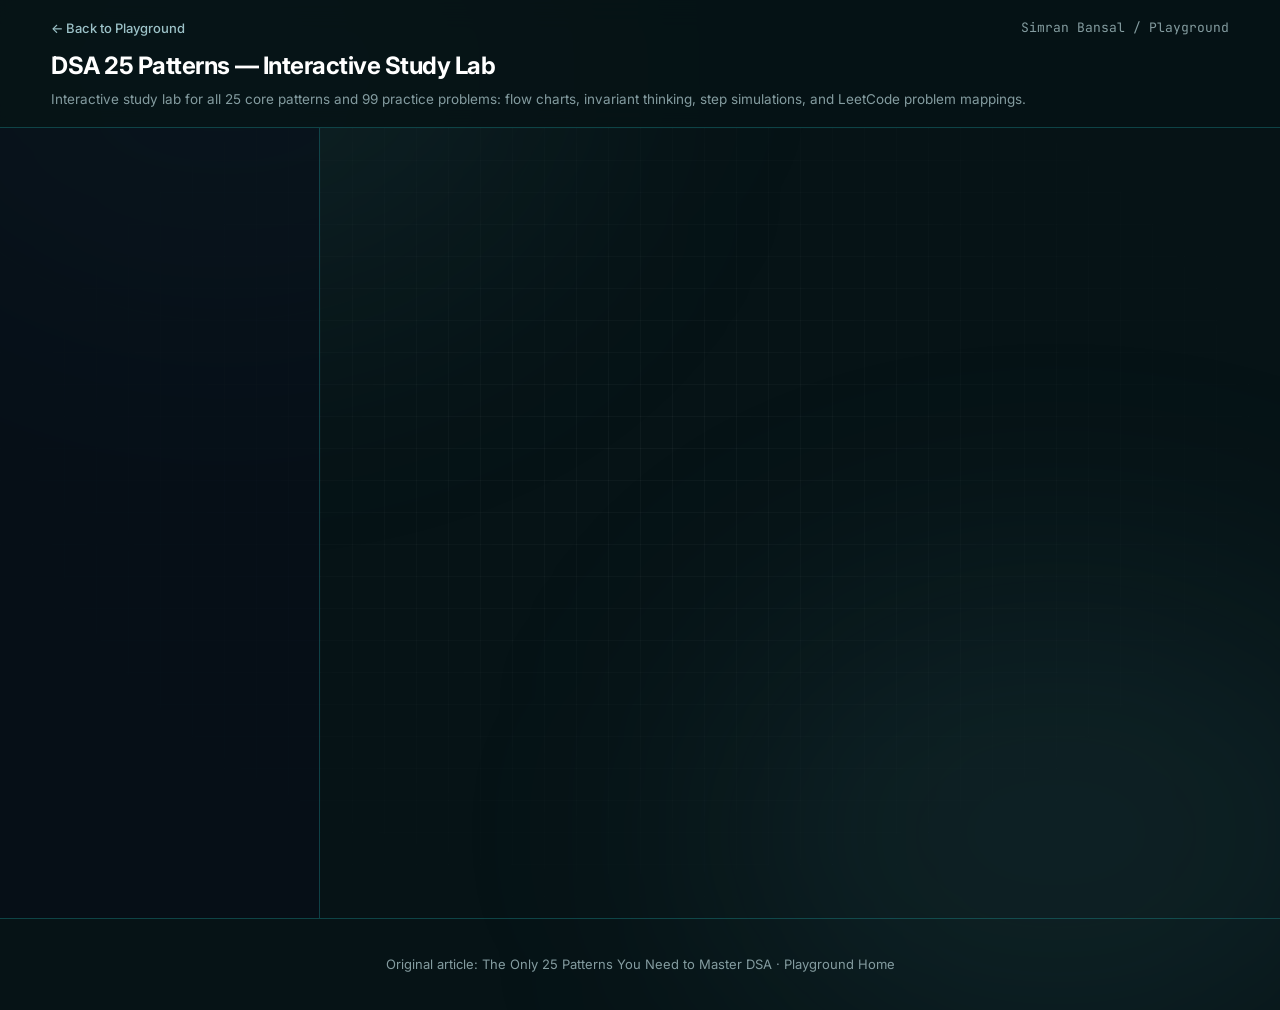
==== commit 4b21a3ac: "feat: adopt Dark Teal theme and modularize into plain HTML/CSS/JS" ====
--- a/dsa_25_patterns_all_article_problems_interactive.html
+++ b/dsa_25_patterns_all_article_problems_interactive.html
@@ -1,94 +1,46 @@
-<!doctype html><html lang="en"><head><meta charset="utf-8"><meta name="viewport" content="width=device-width,initial-scale=1"><title>DSA 25 Patterns — All Article Problems</title><style>
-:root{--bg:#080d18;--panel:#10182a;--panel2:#17233a;--text:#edf3ff;--muted:#9eabc5;--accent:#75aaff;--good:#55d18a;--border:#293957}
-*{box-sizing:border-box}body{margin:0;background:radial-gradient(circle at top,#14213b,#080d18 58%);color:var(--text);font:15px/1.55 system-ui,-apple-system,Segoe UI,sans-serif}
-header{padding:25px 4vw;border-bottom:1px solid var(--border);position:sticky;top:0;z-index:5;background:rgba(8,13,24,.94);backdrop-filter:blur(12px)}
-h1{margin:0;font-size:28px}header p{margin:4px 0;color:var(--muted)}a{color:#8db8ff}.layout{display:grid;grid-template-columns:310px 1fr;max-width:1600px;margin:auto}
-aside{padding:14px;border-right:1px solid var(--border);height:calc(100vh - 88px);position:sticky;top:88px;overflow:auto}.search{width:100%;padding:9px;background:#0d1424;border:1px solid var(--border);color:var(--text);border-radius:8px;margin-bottom:10px}
-.group{margin:12px 0 4px;color:#b8c8e6;font-weight:700;font-size:11px;text-transform:uppercase;letter-spacing:.07em}
-aside button{width:100%;text-align:left;background:transparent;color:var(--muted);border:0;border-radius:8px;padding:8px 10px;cursor:pointer}aside button:hover,aside button.active{background:var(--panel2);color:var(--text)}
-main{padding:28px 4vw 70px}.card{background:rgba(16,24,42,.93);border:1px solid var(--border);border-radius:15px;padding:21px;margin-bottom:17px}
-.badge{display:inline-block;border:1px solid var(--border);border-radius:99px;padding:3px 8px;color:var(--muted);font-size:12px;margin-right:6px}.counter{float:right;color:var(--muted)}
-.problem-title{font-size:22px;margin:7px 0}.flow{display:flex;flex-wrap:wrap;gap:7px;align-items:center}.node{background:#172641;border:1px solid #3a527c;border-radius:8px;padding:9px 11px}.arrow{color:var(--accent);font-weight:bold}
-.array{display:flex;flex-wrap:wrap;gap:6px;margin:14px 0}.cell{min-width:43px;height:43px;border:1px solid #405171;border-radius:7px;display:flex;align-items:center;justify-content:center;background:#0e1728}.cell.active{background:#203b64;border-color:var(--accent)}.cell.good{background:#123522;border-color:var(--good)}
-.controls{display:flex;gap:8px;flex-wrap:wrap;margin:12px 0}.controls button{background:#18243b;color:var(--text);border:1px solid var(--border);border-radius:7px;padding:8px 12px;cursor:pointer}.controls button:hover{border-color:var(--accent)}
-.status{padding:11px;background:#0d1424;border-left:3px solid var(--accent);border-radius:7px}.small{color:var(--muted);font-size:13px}pre{background:#080d18;border:1px solid var(--border);border-radius:9px;padding:13px;overflow:auto}
-footer{text-align:center;color:var(--muted);padding:30px}@media(max-width:900px){.layout{display:block}aside{position:static;height:auto;max-height:42vh;border-right:0;border-bottom:1px solid var(--border)}}
-</style></head><body>
-<header><h1>DSA 25 Patterns — All Article Problems</h1><p>Interactive study lab for every practice problem listed in the supplied article: introduction, flow chart, thinking, solution steps, simulation, original LeetCode link, and original blog link.</p></header>
-<div class="layout"><aside id="nav"></aside><main id="app"></main></div><footer>Original article: <a href="https://blog.sibansal.dev/the-only-25-patterns-you-need-to-master-dsa" target="_blank">The Only 25 Patterns You Need to Master DSA</a></footer>
-<script>
-const DATA=[{"title": "Valid Palindrome", "difficulty": "Easy", "url": "https://leetcode.com/problems/valid-palindrome/", "pattern": "Two Pointers", "short": "Two Pointers", "intro": "Move two positions intelligently; sorted data and opposite-end relationships often let you discard whole sets of candidates.", "thinking": "What relationship between two positions lets me safely eliminate candidates?", "steps": ["Restate **Valid Palindrome** as a state/decision problem before writing code.", "Use the core Two Pointers invariant: what relationship between two positions lets me safely eliminate candidates?", "Walk through a small example by hand and update the state after every operation.", "Test empty/minimum input, duplicates, boundaries, no-answer cases, and the largest structural edge case.", "Only after the reasoning is stable, implement and verify complexity against the problem constraints."], "flow": ["Input", "Two positions", "Evaluate", "Discard impossible side", "Finish"]}, {"title": "3Sum", "difficulty": "Medium", "url": "https://leetcode.com/problems/3sum/", "pattern": "Two Pointers", "short": "Two Pointers", "intro": "Move two positions intelligently; sorted data and opposite-end relationships often let you discard whole sets of candidates.", "thinking": "What relationship between two positions lets me safely eliminate candidates?", "steps": ["Restate **3Sum** as a state/decision problem before writing code.", "Use the core Two Pointers invariant: what relationship between two positions lets me safely eliminate candidates?", "Walk through a small example by hand and update the state after every operation.", "Test empty/minimum input, duplicates, boundaries, no-answer cases, and the largest structural edge case.", "Only after the reasoning is stable, implement and verify complexity against the problem constraints."], "flow": ["Input", "Two positions", "Evaluate", "Discard impossible side", "Finish"]}, {"title": "Container With Most Water", "difficulty": "Medium", "url": "https://leetcode.com/problems/container-with-most-water/", "pattern": "Two Pointers", "short": "Two Pointers", "intro": "Move two positions intelligently; sorted data and opposite-end relationships often let you discard whole sets of candidates.", "thinking": "What relationship between two positions lets me safely eliminate candidates?", "steps": ["Restate **Container With Most Water** as a state/decision problem before writing code.", "Use the core Two Pointers invariant: what relationship between two positions lets me safely eliminate candidates?", "Walk through a small example by hand and update the state after every operation.", "Test empty/minimum input, duplicates, boundaries, no-answer cases, and the largest structural edge case.", "Only after the reasoning is stable, implement and verify complexity against the problem constraints."], "flow": ["Input", "Two positions", "Evaluate", "Discard impossible side", "Finish"]}, {"title": "Trapping Rain Water", "difficulty": "Hard", "url": "https://leetcode.com/problems/trapping-rain-water/", "pattern": "Two Pointers", "short": "Two Pointers", "intro": "Move two positions intelligently; sorted data and opposite-end relationships often let you discard whole sets of candidates.", "thinking": "What relationship between two positions lets me safely eliminate candidates?", "steps": ["Restate **Trapping Rain Water** as a state/decision problem before writing code.", "Use the core Two Pointers invariant: what relationship between two positions lets me safely eliminate candidates?", "Walk through a small example by hand and update the state after every operation.", "Test empty/minimum input, duplicates, boundaries, no-answer cases, and the largest structural edge case.", "Only after the reasoning is stable, implement and verify complexity against the problem constraints."], "flow": ["Input", "Two positions", "Evaluate", "Discard impossible side", "Finish"]}, {"title": "Middle of the Linked List", "difficulty": "Easy", "url": "https://leetcode.com/problems/middle-of-the-linked-list/", "pattern": "Fast & Slow Pointers", "short": "Fast & Slow Pointers", "intro": "Use different pointer speeds to expose cycles, repeated states, or relative positions.", "thinking": "What does the relative speed of the pointers reveal about repetition or position?", "steps": ["Restate **Middle of the Linked List** as a state/decision problem before writing code.", "Use the core Fast & Slow Pointers invariant: what does the relative speed of the pointers reveal about repetition or position?", "Walk through a small example by hand and update the state after every operation.", "Test empty/minimum input, duplicates, boundaries, no-answer cases, and the largest structural edge case.", "Only after the reasoning is stable, implement and verify complexity against the problem constraints."], "flow": ["Repeated/linked state", "slow + fast", "Advance", "Meet / boundary", "Interpret"]}, {"title": "Remove Nth Node From End of List", "difficulty": "Medium", "url": "https://leetcode.com/problems/remove-nth-node-from-end-of-list/", "pattern": "Fast & Slow Pointers", "short": "Fast & Slow Pointers", "intro": "Use different pointer speeds to expose cycles, repeated states, or relative positions.", "thinking": "What does the relative speed of the pointers reveal about repetition or position?", "steps": ["Restate **Remove Nth Node From End of List** as a state/decision problem before writing code.", "Use the core Fast & Slow Pointers invariant: what does the relative speed of the pointers reveal about repetition or position?", "Walk through a small example by hand and update the state after every operation.", "Test empty/minimum input, duplicates, boundaries, no-answer cases, and the largest structural edge case.", "Only after the reasoning is stable, implement and verify complexity against the problem constraints."], "flow": ["Repeated/linked state", "slow + fast", "Advance", "Meet / boundary", "Interpret"]}, {"title": "Find the Duplicate Number", "difficulty": "Medium", "url": "https://leetcode.com/problems/find-the-duplicate-number/", "pattern": "Fast & Slow Pointers", "short": "Fast & Slow Pointers", "intro": "Use different pointer speeds to expose cycles, repeated states, or relative positions.", "thinking": "What does the relative speed of the pointers reveal about repetition or position?", "steps": ["Restate **Find the Duplicate Number** as a state/decision problem before writing code.", "Use the core Fast & Slow Pointers invariant: what does the relative speed of the pointers reveal about repetition or position?", "Walk through a small example by hand and update the state after every operation.", "Test empty/minimum input, duplicates, boundaries, no-answer cases, and the largest structural edge case.", "Only after the reasoning is stable, implement and verify complexity against the problem constraints."], "flow": ["Repeated/linked state", "slow + fast", "Advance", "Meet / boundary", "Interpret"]}, {"title": "Longest Duplicate Substring", "difficulty": "Hard", "url": "https://leetcode.com/problems/longest-duplicate-substring/", "pattern": "Fast & Slow Pointers", "short": "Fast & Slow Pointers", "intro": "Use different pointer speeds to expose cycles, repeated states, or relative positions.", "thinking": "What does the relative speed of the pointers reveal about repetition or position?", "steps": ["Restate **Longest Duplicate Substring** as a state/decision problem before writing code.", "Use the core Fast & Slow Pointers invariant: what does the relative speed of the pointers reveal about repetition or position?", "Walk through a small example by hand and update the state after every operation.", "Test empty/minimum input, duplicates, boundaries, no-answer cases, and the largest structural edge case.", "Only after the reasoning is stable, implement and verify complexity against the problem constraints."], "flow": ["Repeated/linked state", "slow + fast", "Advance", "Meet / boundary", "Interpret"]}, {"title": "Maximum Average Subarray I", "difficulty": "Easy", "url": "https://leetcode.com/problems/maximum-average-subarray-i/", "pattern": "Sliding Window", "short": "Sliding Window", "intro": "Maintain a contiguous window, update its state incrementally, and shrink it only when its invariant is violated.", "thinking": "What exactly is inside my window, and what condition makes it invalid?", "steps": ["Restate **Maximum Average Subarray I** as a state/decision problem before writing code.", "Use the core Sliding Window invariant: what exactly is inside my window, and what condition makes it invalid?", "Walk through a small example by hand and update the state after every operation.", "Test empty/minimum input, duplicates, boundaries, no-answer cases, and the largest structural edge case.", "Only after the reasoning is stable, implement and verify complexity against the problem constraints."], "flow": ["Contiguous range", "Expand", "Update state", "Invalid?", "Shrink", "Answer"]}, {"title": "Longest Substring Without Repeating Characters", "difficulty": "Medium", "url": "https://leetcode.com/problems/longest-substring-without-repeating-characters/", "pattern": "Sliding Window", "short": "Sliding Window", "intro": "Maintain a contiguous window, update its state incrementally, and shrink it only when its invariant is violated.", "thinking": "What exactly is inside my window, and what condition makes it invalid?", "steps": ["Restate **Longest Substring Without Repeating Characters** as a state/decision problem before writing code.", "Use the core Sliding Window invariant: what exactly is inside my window, and what condition makes it invalid?", "Walk through a small example by hand and update the state after every operation.", "Test empty/minimum input, duplicates, boundaries, no-answer cases, and the largest structural edge case.", "Only after the reasoning is stable, implement and verify complexity against the problem constraints."], "flow": ["Contiguous range", "Expand", "Update state", "Invalid?", "Shrink", "Answer"]}, {"title": "Permutation in String", "difficulty": "Medium", "url": "https://leetcode.com/problems/permutation-in-string/", "pattern": "Sliding Window", "short": "Sliding Window", "intro": "Maintain a contiguous window, update its state incrementally, and shrink it only when its invariant is violated.", "thinking": "What exactly is inside my window, and what condition makes it invalid?", "steps": ["Restate **Permutation in String** as a state/decision problem before writing code.", "Use the core Sliding Window invariant: what exactly is inside my window, and what condition makes it invalid?", "Walk through a small example by hand and update the state after every operation.", "Test empty/minimum input, duplicates, boundaries, no-answer cases, and the largest structural edge case.", "Only after the reasoning is stable, implement and verify complexity against the problem constraints."], "flow": ["Contiguous range", "Expand", "Update state", "Invalid?", "Shrink", "Answer"]}, {"title": "Minimum Window Substring", "difficulty": "Hard", "url": "https://leetcode.com/problems/minimum-window-substring/", "pattern": "Sliding Window", "short": "Sliding Window", "intro": "Maintain a contiguous window, update its state incrementally, and shrink it only when its invariant is violated.", "thinking": "What exactly is inside my window, and what condition makes it invalid?", "steps": ["Restate **Minimum Window Substring** as a state/decision problem before writing code.", "Use the core Sliding Window invariant: what exactly is inside my window, and what condition makes it invalid?", "Walk through a small example by hand and update the state after every operation.", "Test empty/minimum input, duplicates, boundaries, no-answer cases, and the largest structural edge case.", "Only after the reasoning is stable, implement and verify complexity against the problem constraints."], "flow": ["Contiguous range", "Expand", "Update state", "Invalid?", "Shrink", "Answer"]}, {"title": "Running Sum of 1d Array", "difficulty": "Easy", "url": "https://leetcode.com/problems/running-sum-of-1d-array/", "pattern": "Prefix Sum", "short": "Prefix Sum", "intro": "Transform repeated range/subarray calculations into reusable cumulative state.", "thinking": "What repeated calculation can become a difference or lookup of cumulative state?", "steps": ["Restate **Running Sum of 1d Array** as a state/decision problem before writing code.", "Use the core Prefix Sum invariant: what repeated calculation can become a difference or lookup of cumulative state?", "Walk through a small example by hand and update the state after every operation.", "Test empty/minimum input, duplicates, boundaries, no-answer cases, and the largest structural edge case.", "Only after the reasoning is stable, implement and verify complexity against the problem constraints."], "flow": ["Raw data", "Cumulative state", "Range difference / lookup", "Answer"]}, {"title": "Subarray Sum Equals K", "difficulty": "Medium", "url": "https://leetcode.com/problems/subarray-sum-equals-k/", "pattern": "Prefix Sum", "short": "Prefix Sum", "intro": "Transform repeated range/subarray calculations into reusable cumulative state.", "thinking": "What repeated calculation can become a difference or lookup of cumulative state?", "steps": ["Restate **Subarray Sum Equals K** as a state/decision problem before writing code.", "Use the core Prefix Sum invariant: what repeated calculation can become a difference or lookup of cumulative state?", "Walk through a small example by hand and update the state after every operation.", "Test empty/minimum input, duplicates, boundaries, no-answer cases, and the largest structural edge case.", "Only after the reasoning is stable, implement and verify complexity against the problem constraints."], "flow": ["Raw data", "Cumulative state", "Range difference / lookup", "Answer"]}, {"title": "Product of Array Except Self", "difficulty": "Medium", "url": "https://leetcode.com/problems/product-of-array-except-self/", "pattern": "Prefix Sum", "short": "Prefix Sum", "intro": "Transform repeated range/subarray calculations into reusable cumulative state.", "thinking": "What repeated calculation can become a difference or lookup of cumulative state?", "steps": ["Restate **Product of Array Except Self** as a state/decision problem before writing code.", "Use the core Prefix Sum invariant: what repeated calculation can become a difference or lookup of cumulative state?", "Walk through a small example by hand and update the state after every operation.", "Test empty/minimum input, duplicates, boundaries, no-answer cases, and the largest structural edge case.", "Only after the reasoning is stable, implement and verify complexity against the problem constraints."], "flow": ["Raw data", "Cumulative state", "Range difference / lookup", "Answer"]}, {"title": "Maximum Sum of 3 Non-Overlapping Subarrays", "difficulty": "Hard", "url": "https://leetcode.com/problems/maximum-sum-of-3-non-overlapping-subarrays/", "pattern": "Prefix Sum", "short": "Prefix Sum", "intro": "Transform repeated range/subarray calculations into reusable cumulative state.", "thinking": "What repeated calculation can become a difference or lookup of cumulative state?", "steps": ["Restate **Maximum Sum of 3 Non-Overlapping Subarrays** as a state/decision problem before writing code.", "Use the core Prefix Sum invariant: what repeated calculation can become a difference or lookup of cumulative state?", "Walk through a small example by hand and update the state after every operation.", "Test empty/minimum input, duplicates, boundaries, no-answer cases, and the largest structural edge case.", "Only after the reasoning is stable, implement and verify complexity against the problem constraints."], "flow": ["Raw data", "Cumulative state", "Range difference / lookup", "Answer"]}, {"title": "Two Sum", "difficulty": "Easy", "url": "https://leetcode.com/problems/two-sum/", "pattern": "HashMap", "short": "HashMap", "intro": "Remember the smallest useful state so future elements can perform fast lookups.", "thinking": "What should the key represent, and what minimum value/state must I remember?", "steps": ["Restate **Two Sum** as a state/decision problem before writing code.", "Use the core HashMap invariant: what should the key represent, and what minimum value/state must i remember?", "Walk through a small example by hand and update the state after every operation.", "Test empty/minimum input, duplicates, boundaries, no-answer cases, and the largest structural edge case.", "Only after the reasoning is stable, implement and verify complexity against the problem constraints."], "flow": ["Current item", "Derive key/need", "Lookup", "Use/update", "Continue"]}, {"title": "Group Anagrams", "difficulty": "Medium", "url": "https://leetcode.com/problems/group-anagrams/", "pattern": "HashMap", "short": "HashMap", "intro": "Remember the smallest useful state so future elements can perform fast lookups.", "thinking": "What should the key represent, and what minimum value/state must I remember?", "steps": ["Restate **Group Anagrams** as a state/decision problem before writing code.", "Use the core HashMap invariant: what should the key represent, and what minimum value/state must i remember?", "Walk through a small example by hand and update the state after every operation.", "Test empty/minimum input, duplicates, boundaries, no-answer cases, and the largest structural edge case.", "Only after the reasoning is stable, implement and verify complexity against the problem constraints."], "flow": ["Current item", "Derive key/need", "Lookup", "Use/update", "Continue"]}, {"title": "Longest Consecutive Sequence", "difficulty": "Medium", "url": "https://leetcode.com/problems/longest-consecutive-sequence/", "pattern": "HashMap", "short": "HashMap", "intro": "Remember the smallest useful state so future elements can perform fast lookups.", "thinking": "What should the key represent, and what minimum value/state must I remember?", "steps": ["Restate **Longest Consecutive Sequence** as a state/decision problem before writing code.", "Use the core HashMap invariant: what should the key represent, and what minimum value/state must i remember?", "Walk through a small example by hand and update the state after every operation.", "Test empty/minimum input, duplicates, boundaries, no-answer cases, and the largest structural edge case.", "Only after the reasoning is stable, implement and verify complexity against the problem constraints."], "flow": ["Current item", "Derive key/need", "Lookup", "Use/update", "Continue"]}, {"title": "Substring with Concatenation of All Words", "difficulty": "Hard", "url": "https://leetcode.com/problems/substring-with-concatenation-of-all-words/", "pattern": "HashMap", "short": "HashMap", "intro": "Remember the smallest useful state so future elements can perform fast lookups.", "thinking": "What should the key represent, and what minimum value/state must I remember?", "steps": ["Restate **Substring with Concatenation of All Words** as a state/decision problem before writing code.", "Use the core HashMap invariant: what should the key represent, and what minimum value/state must i remember?", "Walk through a small example by hand and update the state after every operation.", "Test empty/minimum input, duplicates, boundaries, no-answer cases, and the largest structural edge case.", "Only after the reasoning is stable, implement and verify complexity against the problem constraints."], "flow": ["Current item", "Derive key/need", "Lookup", "Use/update", "Continue"]}, {"title": "Valid Parentheses", "difficulty": "Easy", "url": "https://leetcode.com/problems/valid-parentheses/", "pattern": "Stack", "short": "Stack", "intro": "Keep unresolved items in LIFO order; monotonic stacks efficiently resolve next-greater/smaller relationships.", "thinking": "Which previous elements are unresolved, and what future event resolves them?", "steps": ["Restate **Valid Parentheses** as a state/decision problem before writing code.", "Use the core Stack invariant: which previous elements are unresolved, and what future event resolves them?", "Walk through a small example by hand and update the state after every operation.", "Test empty/minimum input, duplicates, boundaries, no-answer cases, and the largest structural edge case.", "Only after the reasoning is stable, implement and verify complexity against the problem constraints."], "flow": ["Candidate", "Push", "New item", "Resolve top while valid", "Push current"]}, {"title": "Min Stack", "difficulty": "Medium", "url": "https://leetcode.com/problems/min-stack/", "pattern": "Stack", "short": "Stack", "intro": "Keep unresolved items in LIFO order; monotonic stacks efficiently resolve next-greater/smaller relationships.", "thinking": "Which previous elements are unresolved, and what future event resolves them?", "steps": ["Restate **Min Stack** as a state/decision problem before writing code.", "Use the core Stack invariant: which previous elements are unresolved, and what future event resolves them?", "Walk through a small example by hand and update the state after every operation.", "Test empty/minimum input, duplicates, boundaries, no-answer cases, and the largest structural edge case.", "Only after the reasoning is stable, implement and verify complexity against the problem constraints."], "flow": ["Candidate", "Push", "New item", "Resolve top while valid", "Push current"]}, {"title": "Daily Temperatures", "difficulty": "Medium", "url": "https://leetcode.com/problems/daily-temperatures/", "pattern": "Stack", "short": "Stack", "intro": "Keep unresolved items in LIFO order; monotonic stacks efficiently resolve next-greater/smaller relationships.", "thinking": "Which previous elements are unresolved, and what future event resolves them?", "steps": ["Restate **Daily Temperatures** as a state/decision problem before writing code.", "Use the core Stack invariant: which previous elements are unresolved, and what future event resolves them?", "Walk through a small example by hand and update the state after every operation.", "Test empty/minimum input, duplicates, boundaries, no-answer cases, and the largest structural edge case.", "Only after the reasoning is stable, implement and verify complexity against the problem constraints."], "flow": ["Candidate", "Push", "New item", "Resolve top while valid", "Push current"]}, {"title": "Largest Rectangle in Histogram", "difficulty": "Hard", "url": "https://leetcode.com/problems/largest-rectangle-in-histogram/", "pattern": "Stack", "short": "Stack", "intro": "Keep unresolved items in LIFO order; monotonic stacks efficiently resolve next-greater/smaller relationships.", "thinking": "Which previous elements are unresolved, and what future event resolves them?", "steps": ["Restate **Largest Rectangle in Histogram** as a state/decision problem before writing code.", "Use the core Stack invariant: which previous elements are unresolved, and what future event resolves them?", "Walk through a small example by hand and update the state after every operation.", "Test empty/minimum input, duplicates, boundaries, no-answer cases, and the largest structural edge case.", "Only after the reasoning is stable, implement and verify complexity against the problem constraints."], "flow": ["Candidate", "Push", "New item", "Resolve top while valid", "Push current"]}, {"title": "Number of Recent Calls", "difficulty": "Easy", "url": "https://leetcode.com/problems/number-of-recent-calls/", "pattern": "Queue", "short": "Queue", "intro": "Process a FIFO frontier; queues become especially powerful with BFS and deques.", "thinking": "What is the frontier, and why must states be processed in this order?", "steps": ["Restate **Number of Recent Calls** as a state/decision problem before writing code.", "Use the core Queue invariant: what is the frontier, and why must states be processed in this order?", "Walk through a small example by hand and update the state after every operation.", "Test empty/minimum input, duplicates, boundaries, no-answer cases, and the largest structural edge case.", "Only after the reasoning is stable, implement and verify complexity against the problem constraints."], "flow": ["Start states", "Queue", "Pop front", "Process", "Push next"]}, {"title": "Design Circular Queue", "difficulty": "Medium", "url": "https://leetcode.com/problems/design-circular-queue/", "pattern": "Queue", "short": "Queue", "intro": "Process a FIFO frontier; queues become especially powerful with BFS and deques.", "thinking": "What is the frontier, and why must states be processed in this order?", "steps": ["Restate **Design Circular Queue** as a state/decision problem before writing code.", "Use the core Queue invariant: what is the frontier, and why must states be processed in this order?", "Walk through a small example by hand and update the state after every operation.", "Test empty/minimum input, duplicates, boundaries, no-answer cases, and the largest structural edge case.", "Only after the reasoning is stable, implement and verify complexity against the problem constraints."], "flow": ["Start states", "Queue", "Pop front", "Process", "Push next"]}, {"title": "Rotting Oranges", "difficulty": "Medium", "url": "https://leetcode.com/problems/rotting-oranges/", "pattern": "Queue", "short": "Queue", "intro": "Process a FIFO frontier; queues become especially powerful with BFS and deques.", "thinking": "What is the frontier, and why must states be processed in this order?", "steps": ["Restate **Rotting Oranges** as a state/decision problem before writing code.", "Use the core Queue invariant: what is the frontier, and why must states be processed in this order?", "Walk through a small example by hand and update the state after every operation.", "Test empty/minimum input, duplicates, boundaries, no-answer cases, and the largest structural edge case.", "Only after the reasoning is stable, implement and verify complexity against the problem constraints."], "flow": ["Start states", "Queue", "Pop front", "Process", "Push next"]}, {"title": "Sliding Window Maximum", "difficulty": "Hard", "url": "https://leetcode.com/problems/sliding-window-maximum/", "pattern": "Queue", "short": "Queue", "intro": "Process a FIFO frontier; queues become especially powerful with BFS and deques.", "thinking": "What is the frontier, and why must states be processed in this order?", "steps": ["Restate **Sliding Window Maximum** as a state/decision problem before writing code.", "Use the core Queue invariant: what is the frontier, and why must states be processed in this order?", "Walk through a small example by hand and update the state after every operation.", "Test empty/minimum input, duplicates, boundaries, no-answer cases, and the largest structural edge case.", "Only after the reasoning is stable, implement and verify complexity against the problem constraints."], "flow": ["Start states", "Queue", "Pop front", "Process", "Push next"]}, {"title": "Merge Sorted Array", "difficulty": "Easy", "url": "https://leetcode.com/problems/merge-sorted-array/", "pattern": "Sorting", "short": "Sorting", "intro": "Create useful order first, then exploit neighboring relationships, greedy choices, or divide-and-conquer.", "thinking": "What useful structure appears after ordering the data?", "steps": ["Restate **Merge Sorted Array** as a state/decision problem before writing code.", "Use the core Sorting invariant: what useful structure appears after ordering the data?", "Walk through a small example by hand and update the state after every operation.", "Test empty/minimum input, duplicates, boundaries, no-answer cases, and the largest structural edge case.", "Only after the reasoning is stable, implement and verify complexity against the problem constraints."], "flow": ["Unordered data", "Sort", "Scan", "Exploit order", "Answer"]}, {"title": "Sort Colors", "difficulty": "Medium", "url": "https://leetcode.com/problems/sort-colors/", "pattern": "Sorting", "short": "Sorting", "intro": "Create useful order first, then exploit neighboring relationships, greedy choices, or divide-and-conquer.", "thinking": "What useful structure appears after ordering the data?", "steps": ["Restate **Sort Colors** as a state/decision problem before writing code.", "Use the core Sorting invariant: what useful structure appears after ordering the data?", "Walk through a small example by hand and update the state after every operation.", "Test empty/minimum input, duplicates, boundaries, no-answer cases, and the largest structural edge case.", "Only after the reasoning is stable, implement and verify complexity against the problem constraints."], "flow": ["Unordered data", "Sort", "Scan", "Exploit order", "Answer"]}, {"title": "Sort an Array", "difficulty": "Medium", "url": "https://leetcode.com/problems/sort-an-array/", "pattern": "Sorting", "short": "Sorting", "intro": "Create useful order first, then exploit neighboring relationships, greedy choices, or divide-and-conquer.", "thinking": "What useful structure appears after ordering the data?", "steps": ["Restate **Sort an Array** as a state/decision problem before writing code.", "Use the core Sorting invariant: what useful structure appears after ordering the data?", "Walk through a small example by hand and update the state after every operation.", "Test empty/minimum input, duplicates, boundaries, no-answer cases, and the largest structural edge case.", "Only after the reasoning is stable, implement and verify complexity against the problem constraints."], "flow": ["Unordered data", "Sort", "Scan", "Exploit order", "Answer"]}, {"title": "Reverse Pairs", "difficulty": "Hard", "url": "https://leetcode.com/problems/reverse-pairs/", "pattern": "Sorting", "short": "Sorting", "intro": "Create useful order first, then exploit neighboring relationships, greedy choices, or divide-and-conquer.", "thinking": "What useful structure appears after ordering the data?", "steps": ["Restate **Reverse Pairs** as a state/decision problem before writing code.", "Use the core Sorting invariant: what useful structure appears after ordering the data?", "Walk through a small example by hand and update the state after every operation.", "Test empty/minimum input, duplicates, boundaries, no-answer cases, and the largest structural edge case.", "Only after the reasoning is stable, implement and verify complexity against the problem constraints."], "flow": ["Unordered data", "Sort", "Scan", "Exploit order", "Answer"]}, {"title": "Binary Search", "difficulty": "Easy", "url": "https://leetcode.com/problems/binary-search/", "pattern": "Binary Search", "short": "Binary Search", "intro": "The core idea is monotonic elimination: determine which half of the search space cannot contain the answer.", "thinking": "What is my monotonic yes/no predicate and what are its exact boundaries?", "steps": ["Restate **Binary Search** as a state/decision problem before writing code.", "Use the core Binary Search invariant: what is my monotonic yes/no predicate and what are its exact boundaries?", "Walk through a small example by hand and update the state after every operation.", "Test empty/minimum input, duplicates, boundaries, no-answer cases, and the largest structural edge case.", "Only after the reasoning is stable, implement and verify complexity against the problem constraints."], "flow": ["Search space", "mid", "Predicate", "Discard half", "Repeat"]}, {"title": "Search in Rotated Sorted Array", "difficulty": "Medium", "url": "https://leetcode.com/problems/search-in-rotated-sorted-array/", "pattern": "Binary Search", "short": "Binary Search", "intro": "The core idea is monotonic elimination: determine which half of the search space cannot contain the answer.", "thinking": "What is my monotonic yes/no predicate and what are its exact boundaries?", "steps": ["Restate **Search in Rotated Sorted Array** as a state/decision problem before writing code.", "Use the core Binary Search invariant: what is my monotonic yes/no predicate and what are its exact boundaries?", "Walk through a small example by hand and update the state after every operation.", "Test empty/minimum input, duplicates, boundaries, no-answer cases, and the largest structural edge case.", "Only after the reasoning is stable, implement and verify complexity against the problem constraints."], "flow": ["Search space", "mid", "Predicate", "Discard half", "Repeat"]}, {"title": "Koko Eating Bananas", "difficulty": "Medium", "url": "https://leetcode.com/problems/koko-eating-bananas/", "pattern": "Binary Search", "short": "Binary Search", "intro": "The core idea is monotonic elimination: determine which half of the search space cannot contain the answer.", "thinking": "What is my monotonic yes/no predicate and what are its exact boundaries?", "steps": ["Restate **Koko Eating Bananas** as a state/decision problem before writing code.", "Use the core Binary Search invariant: what is my monotonic yes/no predicate and what are its exact boundaries?", "Walk through a small example by hand and update the state after every operation.", "Test empty/minimum input, duplicates, boundaries, no-answer cases, and the largest structural edge case.", "Only after the reasoning is stable, implement and verify complexity against the problem constraints."], "flow": ["Search space", "mid", "Predicate", "Discard half", "Repeat"]}, {"title": "Median of Two Sorted Arrays", "difficulty": "Hard", "url": "https://leetcode.com/problems/median-of-two-sorted-arrays/", "pattern": "Binary Search", "short": "Binary Search", "intro": "The core idea is monotonic elimination: determine which half of the search space cannot contain the answer.", "thinking": "What is my monotonic yes/no predicate and what are its exact boundaries?", "steps": ["Restate **Median of Two Sorted Arrays** as a state/decision problem before writing code.", "Use the core Binary Search invariant: what is my monotonic yes/no predicate and what are its exact boundaries?", "Walk through a small example by hand and update the state after every operation.", "Test empty/minimum input, duplicates, boundaries, no-answer cases, and the largest structural edge case.", "Only after the reasoning is stable, implement and verify complexity against the problem constraints."], "flow": ["Search space", "mid", "Predicate", "Discard half", "Repeat"]}, {"title": "Summary Ranges", "difficulty": "Easy", "url": "https://leetcode.com/problems/summary-ranges/", "pattern": "Merge Intervals", "short": "Merge Intervals", "intro": "Sort ranges and maintain the current active/merged interval as you scan.", "thinking": "After sorting, when does the next range overlap the active range?", "steps": ["Restate **Summary Ranges** as a state/decision problem before writing code.", "Use the core Merge Intervals invariant: after sorting, when does the next range overlap the active range?", "Walk through a small example by hand and update the state after every operation.", "Test empty/minimum input, duplicates, boundaries, no-answer cases, and the largest structural edge case.", "Only after the reasoning is stable, implement and verify complexity against the problem constraints."], "flow": ["Intervals", "Sort", "Overlap?", "Merge / append", "Continue"]}, {"title": "Merge Intervals", "difficulty": "Medium", "url": "https://leetcode.com/problems/merge-intervals/", "pattern": "Merge Intervals", "short": "Merge Intervals", "intro": "Sort ranges and maintain the current active/merged interval as you scan.", "thinking": "After sorting, when does the next range overlap the active range?", "steps": ["Restate **Merge Intervals** as a state/decision problem before writing code.", "Use the core Merge Intervals invariant: after sorting, when does the next range overlap the active range?", "Walk through a small example by hand and update the state after every operation.", "Test empty/minimum input, duplicates, boundaries, no-answer cases, and the largest structural edge case.", "Only after the reasoning is stable, implement and verify complexity against the problem constraints."], "flow": ["Intervals", "Sort", "Overlap?", "Merge / append", "Continue"]}, {"title": "Insert Interval", "difficulty": "Medium", "url": "https://leetcode.com/problems/insert-interval/", "pattern": "Merge Intervals", "short": "Merge Intervals", "intro": "Sort ranges and maintain the current active/merged interval as you scan.", "thinking": "After sorting, when does the next range overlap the active range?", "steps": ["Restate **Insert Interval** as a state/decision problem before writing code.", "Use the core Merge Intervals invariant: after sorting, when does the next range overlap the active range?", "Walk through a small example by hand and update the state after every operation.", "Test empty/minimum input, duplicates, boundaries, no-answer cases, and the largest structural edge case.", "Only after the reasoning is stable, implement and verify complexity against the problem constraints."], "flow": ["Intervals", "Sort", "Overlap?", "Merge / append", "Continue"]}, {"title": "The Skyline Problem", "difficulty": "Hard", "url": "https://leetcode.com/problems/the-skyline-problem/", "pattern": "Merge Intervals", "short": "Merge Intervals", "intro": "Sort ranges and maintain the current active/merged interval as you scan.", "thinking": "After sorting, when does the next range overlap the active range?", "steps": ["Restate **The Skyline Problem** as a state/decision problem before writing code.", "Use the core Merge Intervals invariant: after sorting, when does the next range overlap the active range?", "Walk through a small example by hand and update the state after every operation.", "Test empty/minimum input, duplicates, boundaries, no-answer cases, and the largest structural edge case.", "Only after the reasoning is stable, implement and verify complexity against the problem constraints."], "flow": ["Intervals", "Sort", "Overlap?", "Merge / append", "Continue"]}, {"title": "Single Number", "difficulty": "Easy", "url": "https://leetcode.com/problems/single-number/", "pattern": "Bitwise Operations", "short": "Bitwise Operations", "intro": "Represent state at the bit level using XOR, AND, OR, masks, and shifts.", "thinking": "Can the requirement be expressed as bit cancellation, masking, or bit-by-bit construction?", "steps": ["Restate **Single Number** as a state/decision problem before writing code.", "Use the core Bitwise Operations invariant: can the requirement be expressed as bit cancellation, masking, or bit-by-bit construction?", "Walk through a small example by hand and update the state after every operation.", "Test empty/minimum input, duplicates, boundaries, no-answer cases, and the largest structural edge case.", "Only after the reasoning is stable, implement and verify complexity against the problem constraints."], "flow": ["Integer state", "Bits", "AND/OR/XOR/shift", "Construct result"]}, {"title": "Counting Bits", "difficulty": "Medium", "url": "https://leetcode.com/problems/counting-bits/", "pattern": "Bitwise Operations", "short": "Bitwise Operations", "intro": "Represent state at the bit level using XOR, AND, OR, masks, and shifts.", "thinking": "Can the requirement be expressed as bit cancellation, masking, or bit-by-bit construction?", "steps": ["Restate **Counting Bits** as a state/decision problem before writing code.", "Use the core Bitwise Operations invariant: can the requirement be expressed as bit cancellation, masking, or bit-by-bit construction?", "Walk through a small example by hand and update the state after every operation.", "Test empty/minimum input, duplicates, boundaries, no-answer cases, and the largest structural edge case.", "Only after the reasoning is stable, implement and verify complexity against the problem constraints."], "flow": ["Integer state", "Bits", "AND/OR/XOR/shift", "Construct result"]}, {"title": "Maximum XOR of Two Numbers in an Array", "difficulty": "Medium", "url": "https://leetcode.com/problems/maximum-xor-of-two-numbers-in-an-array/", "pattern": "Bitwise Operations", "short": "Bitwise Operations", "intro": "Represent state at the bit level using XOR, AND, OR, masks, and shifts.", "thinking": "Can the requirement be expressed as bit cancellation, masking, or bit-by-bit construction?", "steps": ["Restate **Maximum XOR of Two Numbers in an Array** as a state/decision problem before writing code.", "Use the core Bitwise Operations invariant: can the requirement be expressed as bit cancellation, masking, or bit-by-bit construction?", "Walk through a small example by hand and update the state after every operation.", "Test empty/minimum input, duplicates, boundaries, no-answer cases, and the largest structural edge case.", "Only after the reasoning is stable, implement and verify complexity against the problem constraints."], "flow": ["Integer state", "Bits", "AND/OR/XOR/shift", "Construct result"]}, {"title": "Triples with Bitwise AND Equal To Zero", "difficulty": "Hard", "url": "https://leetcode.com/problems/triples-with-bitwise-and-equal-to-zero/", "pattern": "Bitwise Operations", "short": "Bitwise Operations", "intro": "Represent state at the bit level using XOR, AND, OR, masks, and shifts.", "thinking": "Can the requirement be expressed as bit cancellation, masking, or bit-by-bit construction?", "steps": ["Restate **Triples with Bitwise AND Equal To Zero** as a state/decision problem before writing code.", "Use the core Bitwise Operations invariant: can the requirement be expressed as bit cancellation, masking, or bit-by-bit construction?", "Walk through a small example by hand and update the state after every operation.", "Test empty/minimum input, duplicates, boundaries, no-answer cases, and the largest structural edge case.", "Only after the reasoning is stable, implement and verify complexity against the problem constraints."], "flow": ["Integer state", "Bits", "AND/OR/XOR/shift", "Construct result"]}, {"title": "Last Stone Weight", "difficulty": "Easy", "url": "https://leetcode.com/problems/last-stone-weight/", "pattern": "Heap / Priority Queue", "short": "Heap / Priority Queue", "intro": "Efficiently retrieve the best current candidate while leaving the remaining candidates unsorted.", "thinking": "What is the repeatedly needed best current candidate?", "steps": ["Restate **Last Stone Weight** as a state/decision problem before writing code.", "Use the core Heap / Priority Queue invariant: what is the repeatedly needed best current candidate?", "Walk through a small example by hand and update the state after every operation.", "Test empty/minimum input, duplicates, boundaries, no-answer cases, and the largest structural edge case.", "Only after the reasoning is stable, implement and verify complexity against the problem constraints."], "flow": ["Candidates", "Heap", "Pop best", "Process", "Push new"]}, {"title": "Kth Largest Element in an Array", "difficulty": "Medium", "url": "https://leetcode.com/problems/kth-largest-element-in-an-array/", "pattern": "Heap / Priority Queue", "short": "Heap / Priority Queue", "intro": "Efficiently retrieve the best current candidate while leaving the remaining candidates unsorted.", "thinking": "What is the repeatedly needed best current candidate?", "steps": ["Restate **Kth Largest Element in an Array** as a state/decision problem before writing code.", "Use the core Heap / Priority Queue invariant: what is the repeatedly needed best current candidate?", "Walk through a small example by hand and update the state after every operation.", "Test empty/minimum input, duplicates, boundaries, no-answer cases, and the largest structural edge case.", "Only after the reasoning is stable, implement and verify complexity against the problem constraints."], "flow": ["Candidates", "Heap", "Pop best", "Process", "Push new"]}, {"title": "Top K Frequent Elements", "difficulty": "Medium", "url": "https://leetcode.com/problems/top-k-frequent-elements/", "pattern": "Heap / Priority Queue", "short": "Heap / Priority Queue", "intro": "Efficiently retrieve the best current candidate while leaving the remaining candidates unsorted.", "thinking": "What is the repeatedly needed best current candidate?", "steps": ["Restate **Top K Frequent Elements** as a state/decision problem before writing code.", "Use the core Heap / Priority Queue invariant: what is the repeatedly needed best current candidate?", "Walk through a small example by hand and update the state after every operation.", "Test empty/minimum input, duplicates, boundaries, no-answer cases, and the largest structural edge case.", "Only after the reasoning is stable, implement and verify complexity against the problem constraints."], "flow": ["Candidates", "Heap", "Pop best", "Process", "Push new"]}, {"title": "Find Median from Data Stream", "difficulty": "Hard", "url": "https://leetcode.com/problems/find-median-from-data-stream/", "pattern": "Heap / Priority Queue", "short": "Heap / Priority Queue", "intro": "Efficiently retrieve the best current candidate while leaving the remaining candidates unsorted.", "thinking": "What is the repeatedly needed best current candidate?", "steps": ["Restate **Find Median from Data Stream** as a state/decision problem before writing code.", "Use the core Heap / Priority Queue invariant: what is the repeatedly needed best current candidate?", "Walk through a small example by hand and update the state after every operation.", "Test empty/minimum input, duplicates, boundaries, no-answer cases, and the largest structural edge case.", "Only after the reasoning is stable, implement and verify complexity against the problem constraints."], "flow": ["Candidates", "Heap", "Pop best", "Process", "Push new"]}, {"title": "Kth Largest Element in a Stream", "difficulty": "Easy", "url": "https://leetcode.com/problems/kth-largest-element-in-a-stream/", "pattern": "Top K Elements", "short": "Top K Elements", "intro": "Keep only the K candidates that can still belong to the final answer.", "thinking": "Which candidates can safely be discarded while preserving the best K?", "steps": ["Restate **Kth Largest Element in a Stream** as a state/decision problem before writing code.", "Use the core Top K Elements invariant: which candidates can safely be discarded while preserving the best k?", "Walk through a small example by hand and update the state after every operation.", "Test empty/minimum input, duplicates, boundaries, no-answer cases, and the largest structural edge case.", "Only after the reasoning is stable, implement and verify complexity against the problem constraints."], "flow": ["n candidates", "Keep K", "Discard weakest", "Return K"]}, {"title": "Kth Largest Element in an Array", "difficulty": "Medium", "url": "https://leetcode.com/problems/kth-largest-element-in-an-array/", "pattern": "Top K Elements", "short": "Top K Elements", "intro": "Keep only the K candidates that can still belong to the final answer.", "thinking": "Which candidates can safely be discarded while preserving the best K?", "steps": ["Restate **Kth Largest Element in an Array** as a state/decision problem before writing code.", "Use the core Top K Elements invariant: which candidates can safely be discarded while preserving the best k?", "Walk through a small example by hand and update the state after every operation.", "Test empty/minimum input, duplicates, boundaries, no-answer cases, and the largest structural edge case.", "Only after the reasoning is stable, implement and verify complexity against the problem constraints."], "flow": ["n candidates", "Keep K", "Discard weakest", "Return K"]}, {"title": "Top K Frequent Elements", "difficulty": "Medium", "url": "https://leetcode.com/problems/top-k-frequent-elements/", "pattern": "Top K Elements", "short": "Top K Elements", "intro": "Keep only the K candidates that can still belong to the final answer.", "thinking": "Which candidates can safely be discarded while preserving the best K?", "steps": ["Restate **Top K Frequent Elements** as a state/decision problem before writing code.", "Use the core Top K Elements invariant: which candidates can safely be discarded while preserving the best k?", "Walk through a small example by hand and update the state after every operation.", "Test empty/minimum input, duplicates, boundaries, no-answer cases, and the largest structural edge case.", "Only after the reasoning is stable, implement and verify complexity against the problem constraints."], "flow": ["n candidates", "Keep K", "Discard weakest", "Return K"]}, {"title": "Sliding Window Median", "difficulty": "Hard", "url": "https://leetcode.com/problems/sliding-window-median/", "pattern": "Top K Elements", "short": "Top K Elements", "intro": "Keep only the K candidates that can still belong to the final answer.", "thinking": "Which candidates can safely be discarded while preserving the best K?", "steps": ["Restate **Sliding Window Median** as a state/decision problem before writing code.", "Use the core Top K Elements invariant: which candidates can safely be discarded while preserving the best k?", "Walk through a small example by hand and update the state after every operation.", "Test empty/minimum input, duplicates, boundaries, no-answer cases, and the largest structural edge case.", "Only after the reasoning is stable, implement and verify complexity against the problem constraints."], "flow": ["n candidates", "Keep K", "Discard weakest", "Return K"]}, {"title": "Merge Sorted Array", "difficulty": "Easy", "url": "https://leetcode.com/problems/merge-sorted-array/", "pattern": "K-Way Merge", "short": "K-Way Merge", "intro": "Merge multiple sorted sources by keeping one live candidate from each source.", "thinking": "Can one current candidate per sorted source summarize everything needed next?", "steps": ["Restate **Merge Sorted Array** as a state/decision problem before writing code.", "Use the core K-Way Merge invariant: can one current candidate per sorted source summarize everything needed next?", "Walk through a small example by hand and update the state after every operation.", "Test empty/minimum input, duplicates, boundaries, no-answer cases, and the largest structural edge case.", "Only after the reasoning is stable, implement and verify complexity against the problem constraints."], "flow": ["K sorted sources", "One head/source", "Heap", "Pop best", "Advance source"]}, {"title": "Kth Smallest Element in a Sorted Matrix", "difficulty": "Medium", "url": "https://leetcode.com/problems/kth-smallest-element-in-a-sorted-matrix/", "pattern": "K-Way Merge", "short": "K-Way Merge", "intro": "Merge multiple sorted sources by keeping one live candidate from each source.", "thinking": "Can one current candidate per sorted source summarize everything needed next?", "steps": ["Restate **Kth Smallest Element in a Sorted Matrix** as a state/decision problem before writing code.", "Use the core K-Way Merge invariant: can one current candidate per sorted source summarize everything needed next?", "Walk through a small example by hand and update the state after every operation.", "Test empty/minimum input, duplicates, boundaries, no-answer cases, and the largest structural edge case.", "Only after the reasoning is stable, implement and verify complexity against the problem constraints."], "flow": ["K sorted sources", "One head/source", "Heap", "Pop best", "Advance source"]}, {"title": "Find K Pairs with Smallest Sums", "difficulty": "Medium", "url": "https://leetcode.com/problems/find-k-pairs-with-smallest-sums/", "pattern": "K-Way Merge", "short": "K-Way Merge", "intro": "Merge multiple sorted sources by keeping one live candidate from each source.", "thinking": "Can one current candidate per sorted source summarize everything needed next?", "steps": ["Restate **Find K Pairs with Smallest Sums** as a state/decision problem before writing code.", "Use the core K-Way Merge invariant: can one current candidate per sorted source summarize everything needed next?", "Walk through a small example by hand and update the state after every operation.", "Test empty/minimum input, duplicates, boundaries, no-answer cases, and the largest structural edge case.", "Only after the reasoning is stable, implement and verify complexity against the problem constraints."], "flow": ["K sorted sources", "One head/source", "Heap", "Pop best", "Advance source"]}, {"title": "Merge k Sorted Lists", "difficulty": "Hard", "url": "https://leetcode.com/problems/merge-k-sorted-lists/", "pattern": "K-Way Merge", "short": "K-Way Merge", "intro": "Merge multiple sorted sources by keeping one live candidate from each source.", "thinking": "Can one current candidate per sorted source summarize everything needed next?", "steps": ["Restate **Merge k Sorted Lists** as a state/decision problem before writing code.", "Use the core K-Way Merge invariant: can one current candidate per sorted source summarize everything needed next?", "Walk through a small example by hand and update the state after every operation.", "Test empty/minimum input, duplicates, boundaries, no-answer cases, and the largest structural edge case.", "Only after the reasoning is stable, implement and verify complexity against the problem constraints."], "flow": ["K sorted sources", "One head/source", "Heap", "Pop best", "Advance source"]}, {"title": "Binary Tree Inorder Traversal", "difficulty": "Easy", "url": "https://leetcode.com/problems/binary-tree-inorder-traversal/", "pattern": "Trees & Tree Traversals", "short": "Trees & Tree Traversals", "intro": "Traversal becomes the foundation: decide when to process a node and what information children return.", "thinking": "When should this node be processed, and what should children return?", "steps": ["Restate **Binary Tree Inorder Traversal** as a state/decision problem before writing code.", "Use the core Trees & Tree Traversals invariant: when should this node be processed, and what should children return?", "Walk through a small example by hand and update the state after every operation.", "Test empty/minimum input, duplicates, boundaries, no-answer cases, and the largest structural edge case.", "Only after the reasoning is stable, implement and verify complexity against the problem constraints."], "flow": ["Tree", "Traversal order", "Children", "Process node", "Return state"]}, {"title": "Binary Tree Level Order Traversal", "difficulty": "Medium", "url": "https://leetcode.com/problems/binary-tree-level-order-traversal/", "pattern": "Trees & Tree Traversals", "short": "Trees & Tree Traversals", "intro": "Traversal becomes the foundation: decide when to process a node and what information children return.", "thinking": "When should this node be processed, and what should children return?", "steps": ["Restate **Binary Tree Level Order Traversal** as a state/decision problem before writing code.", "Use the core Trees & Tree Traversals invariant: when should this node be processed, and what should children return?", "Walk through a small example by hand and update the state after every operation.", "Test empty/minimum input, duplicates, boundaries, no-answer cases, and the largest structural edge case.", "Only after the reasoning is stable, implement and verify complexity against the problem constraints."], "flow": ["Tree", "Traversal order", "Children", "Process node", "Return state"]}, {"title": "Binary Tree Right Side View", "difficulty": "Medium", "url": "https://leetcode.com/problems/binary-tree-right-side-view/", "pattern": "Trees & Tree Traversals", "short": "Trees & Tree Traversals", "intro": "Traversal becomes the foundation: decide when to process a node and what information children return.", "thinking": "When should this node be processed, and what should children return?", "steps": ["Restate **Binary Tree Right Side View** as a state/decision problem before writing code.", "Use the core Trees & Tree Traversals invariant: when should this node be processed, and what should children return?", "Walk through a small example by hand and update the state after every operation.", "Test empty/minimum input, duplicates, boundaries, no-answer cases, and the largest structural edge case.", "Only after the reasoning is stable, implement and verify complexity against the problem constraints."], "flow": ["Tree", "Traversal order", "Children", "Process node", "Return state"]}, {"title": "Serialize and Deserialize Binary Tree", "difficulty": "Hard", "url": "https://leetcode.com/problems/serialize-and-deserialize-binary-tree/", "pattern": "Trees & Tree Traversals", "short": "Trees & Tree Traversals", "intro": "Traversal becomes the foundation: decide when to process a node and what information children return.", "thinking": "When should this node be processed, and what should children return?", "steps": ["Restate **Serialize and Deserialize Binary Tree** as a state/decision problem before writing code.", "Use the core Trees & Tree Traversals invariant: when should this node be processed, and what should children return?", "Walk through a small example by hand and update the state after every operation.", "Test empty/minimum input, duplicates, boundaries, no-answer cases, and the largest structural edge case.", "Only after the reasoning is stable, implement and verify complexity against the problem constraints."], "flow": ["Tree", "Traversal order", "Children", "Process node", "Return state"]}, {"title": "Maximum Depth of Binary Tree", "difficulty": "Easy", "url": "https://leetcode.com/problems/maximum-depth-of-binary-tree/", "pattern": "Depth First Search — DFS", "short": "DFS", "intro": "Explore deeply while carrying a precise recursive/stack state and tracking visited nodes where necessary.", "thinking": "What is the state of one recursive call, and what must be marked/returned?", "steps": ["Restate **Maximum Depth of Binary Tree** as a state/decision problem before writing code.", "Use the core Depth First Search — DFS invariant: what is the state of one recursive call, and what must be marked/returned?", "Walk through a small example by hand and update the state after every operation.", "Test empty/minimum input, duplicates, boundaries, no-answer cases, and the largest structural edge case.", "Only after the reasoning is stable, implement and verify complexity against the problem constraints."], "flow": ["Start", "Visit", "Explore deeply", "Return/backtrack", "Answer"]}, {"title": "Number of Islands", "difficulty": "Medium", "url": "https://leetcode.com/problems/number-of-islands/", "pattern": "Depth First Search — DFS", "short": "DFS", "intro": "Explore deeply while carrying a precise recursive/stack state and tracking visited nodes where necessary.", "thinking": "What is the state of one recursive call, and what must be marked/returned?", "steps": ["Restate **Number of Islands** as a state/decision problem before writing code.", "Use the core Depth First Search — DFS invariant: what is the state of one recursive call, and what must be marked/returned?", "Walk through a small example by hand and update the state after every operation.", "Test empty/minimum input, duplicates, boundaries, no-answer cases, and the largest structural edge case.", "Only after the reasoning is stable, implement and verify complexity against the problem constraints."], "flow": ["Start", "Visit", "Explore deeply", "Return/backtrack", "Answer"]}, {"title": "Clone Graph", "difficulty": "Medium", "url": "https://leetcode.com/problems/clone-graph/", "pattern": "Depth First Search — DFS", "short": "DFS", "intro": "Explore deeply while carrying a precise recursive/stack state and tracking visited nodes where necessary.", "thinking": "What is the state of one recursive call, and what must be marked/returned?", "steps": ["Restate **Clone Graph** as a state/decision problem before writing code.", "Use the core Depth First Search — DFS invariant: what is the state of one recursive call, and what must be marked/returned?", "Walk through a small example by hand and update the state after every operation.", "Test empty/minimum input, duplicates, boundaries, no-answer cases, and the largest structural edge case.", "Only after the reasoning is stable, implement and verify complexity against the problem constraints."], "flow": ["Start", "Visit", "Explore deeply", "Return/backtrack", "Answer"]}, {"title": "Word Search II", "difficulty": "Hard", "url": "https://leetcode.com/problems/word-search-ii/", "pattern": "Depth First Search — DFS", "short": "DFS", "intro": "Explore deeply while carrying a precise recursive/stack state and tracking visited nodes where necessary.", "thinking": "What is the state of one recursive call, and what must be marked/returned?", "steps": ["Restate **Word Search II** as a state/decision problem before writing code.", "Use the core Depth First Search — DFS invariant: what is the state of one recursive call, and what must be marked/returned?", "Walk through a small example by hand and update the state after every operation.", "Test empty/minimum input, duplicates, boundaries, no-answer cases, and the largest structural edge case.", "Only after the reasoning is stable, implement and verify complexity against the problem constraints."], "flow": ["Start", "Visit", "Explore deeply", "Return/backtrack", "Answer"]}, {"title": "Minimum Depth of Binary Tree", "difficulty": "Easy", "url": "https://leetcode.com/problems/minimum-depth-of-binary-tree/", "pattern": "Breadth First Search — BFS", "short": "BFS", "intro": "Explore level by level; in unweighted graphs, the first reached level is the shortest distance.", "thinking": "What does one level represent, and when should a node become visited?", "steps": ["Restate **Minimum Depth of Binary Tree** as a state/decision problem before writing code.", "Use the core Breadth First Search — BFS invariant: what does one level represent, and when should a node become visited?", "Walk through a small example by hand and update the state after every operation.", "Test empty/minimum input, duplicates, boundaries, no-answer cases, and the largest structural edge case.", "Only after the reasoning is stable, implement and verify complexity against the problem constraints."], "flow": ["Start level", "Queue", "Process level", "Next level", "Answer"]}, {"title": "Binary Tree Level Order Traversal", "difficulty": "Medium", "url": "https://leetcode.com/problems/binary-tree-level-order-traversal/", "pattern": "Breadth First Search — BFS", "short": "BFS", "intro": "Explore level by level; in unweighted graphs, the first reached level is the shortest distance.", "thinking": "What does one level represent, and when should a node become visited?", "steps": ["Restate **Binary Tree Level Order Traversal** as a state/decision problem before writing code.", "Use the core Breadth First Search — BFS invariant: what does one level represent, and when should a node become visited?", "Walk through a small example by hand and update the state after every operation.", "Test empty/minimum input, duplicates, boundaries, no-answer cases, and the largest structural edge case.", "Only after the reasoning is stable, implement and verify complexity against the problem constraints."], "flow": ["Start level", "Queue", "Process level", "Next level", "Answer"]}, {"title": "Rotting Oranges", "difficulty": "Medium", "url": "https://leetcode.com/problems/rotting-oranges/", "pattern": "Breadth First Search — BFS", "short": "BFS", "intro": "Explore level by level; in unweighted graphs, the first reached level is the shortest distance.", "thinking": "What does one level represent, and when should a node become visited?", "steps": ["Restate **Rotting Oranges** as a state/decision problem before writing code.", "Use the core Breadth First Search — BFS invariant: what does one level represent, and when should a node become visited?", "Walk through a small example by hand and update the state after every operation.", "Test empty/minimum input, duplicates, boundaries, no-answer cases, and the largest structural edge case.", "Only after the reasoning is stable, implement and verify complexity against the problem constraints."], "flow": ["Start level", "Queue", "Process level", "Next level", "Answer"]}, {"title": "Word Ladder", "difficulty": "Hard", "url": "https://leetcode.com/problems/word-ladder/", "pattern": "Breadth First Search — BFS", "short": "BFS", "intro": "Explore level by level; in unweighted graphs, the first reached level is the shortest distance.", "thinking": "What does one level represent, and when should a node become visited?", "steps": ["Restate **Word Ladder** as a state/decision problem before writing code.", "Use the core Breadth First Search — BFS invariant: what does one level represent, and when should a node become visited?", "Walk through a small example by hand and update the state after every operation.", "Test empty/minimum input, duplicates, boundaries, no-answer cases, and the largest structural edge case.", "Only after the reasoning is stable, implement and verify complexity against the problem constraints."], "flow": ["Start level", "Queue", "Process level", "Next level", "Answer"]}, {"title": "Find Center of Star Graph", "difficulty": "Easy", "url": "https://leetcode.com/problems/find-center-of-star-graph/", "pattern": "Graphs", "short": "Graphs", "intro": "Model relationships with nodes and edges, then choose traversal or specialized graph logic from the edge semantics.", "thinking": "Is the graph directed/undirected, weighted/unweighted, connected/disconnected?", "steps": ["Restate **Find Center of Star Graph** as a state/decision problem before writing code.", "Use the core Graphs invariant: is the graph directed/undirected, weighted/unweighted, connected/disconnected?", "Walk through a small example by hand and update the state after every operation.", "Test empty/minimum input, duplicates, boundaries, no-answer cases, and the largest structural edge case.", "Only after the reasoning is stable, implement and verify complexity against the problem constraints."], "flow": ["Nodes + edges", "Adjacency", "Choose algorithm", "Visited/state", "Answer"]}, {"title": "Clone Graph", "difficulty": "Medium", "url": "https://leetcode.com/problems/clone-graph/", "pattern": "Graphs", "short": "Graphs", "intro": "Model relationships with nodes and edges, then choose traversal or specialized graph logic from the edge semantics.", "thinking": "Is the graph directed/undirected, weighted/unweighted, connected/disconnected?", "steps": ["Restate **Clone Graph** as a state/decision problem before writing code.", "Use the core Graphs invariant: is the graph directed/undirected, weighted/unweighted, connected/disconnected?", "Walk through a small example by hand and update the state after every operation.", "Test empty/minimum input, duplicates, boundaries, no-answer cases, and the largest structural edge case.", "Only after the reasoning is stable, implement and verify complexity against the problem constraints."], "flow": ["Nodes + edges", "Adjacency", "Choose algorithm", "Visited/state", "Answer"]}, {"title": "Number of Provinces", "difficulty": "Medium", "url": "https://leetcode.com/problems/number-of-provinces/", "pattern": "Graphs", "short": "Graphs", "intro": "Model relationships with nodes and edges, then choose traversal or specialized graph logic from the edge semantics.", "thinking": "Is the graph directed/undirected, weighted/unweighted, connected/disconnected?", "steps": ["Restate **Number of Provinces** as a state/decision problem before writing code.", "Use the core Graphs invariant: is the graph directed/undirected, weighted/unweighted, connected/disconnected?", "Walk through a small example by hand and update the state after every operation.", "Test empty/minimum input, duplicates, boundaries, no-answer cases, and the largest structural edge case.", "Only after the reasoning is stable, implement and verify complexity against the problem constraints."], "flow": ["Nodes + edges", "Adjacency", "Choose algorithm", "Visited/state", "Answer"]}, {"title": "Critical Connections in a Network", "difficulty": "Hard", "url": "https://leetcode.com/problems/critical-connections-in-a-network/", "pattern": "Graphs", "short": "Graphs", "intro": "Model relationships with nodes and edges, then choose traversal or specialized graph logic from the edge semantics.", "thinking": "Is the graph directed/undirected, weighted/unweighted, connected/disconnected?", "steps": ["Restate **Critical Connections in a Network** as a state/decision problem before writing code.", "Use the core Graphs invariant: is the graph directed/undirected, weighted/unweighted, connected/disconnected?", "Walk through a small example by hand and update the state after every operation.", "Test empty/minimum input, duplicates, boundaries, no-answer cases, and the largest structural edge case.", "Only after the reasoning is stable, implement and verify complexity against the problem constraints."], "flow": ["Nodes + edges", "Adjacency", "Choose algorithm", "Visited/state", "Answer"]}, {"title": "Assign Cookies", "difficulty": "Easy", "url": "https://leetcode.com/problems/assign-cookies/", "pattern": "Greedy", "short": "Greedy", "intro": "Make a locally optimal choice only when an invariant or exchange argument makes that choice safe.", "thinking": "Why is the locally best choice safe for the global answer?", "steps": ["Restate **Assign Cookies** as a state/decision problem before writing code.", "Use the core Greedy invariant: why is the locally best choice safe for the global answer?", "Walk through a small example by hand and update the state after every operation.", "Test empty/minimum input, duplicates, boundaries, no-answer cases, and the largest structural edge case.", "Only after the reasoning is stable, implement and verify complexity against the problem constraints."], "flow": ["Candidates", "Local choice", "Proof/invariant", "Commit", "Continue"]}, {"title": "Jump Game", "difficulty": "Medium", "url": "https://leetcode.com/problems/jump-game/", "pattern": "Greedy", "short": "Greedy", "intro": "Make a locally optimal choice only when an invariant or exchange argument makes that choice safe.", "thinking": "Why is the locally best choice safe for the global answer?", "steps": ["Restate **Jump Game** as a state/decision problem before writing code.", "Use the core Greedy invariant: why is the locally best choice safe for the global answer?", "Walk through a small example by hand and update the state after every operation.", "Test empty/minimum input, duplicates, boundaries, no-answer cases, and the largest structural edge case.", "Only after the reasoning is stable, implement and verify complexity against the problem constraints."], "flow": ["Candidates", "Local choice", "Proof/invariant", "Commit", "Continue"]}, {"title": "Gas Station", "difficulty": "Medium", "url": "https://leetcode.com/problems/gas-station/", "pattern": "Greedy", "short": "Greedy", "intro": "Make a locally optimal choice only when an invariant or exchange argument makes that choice safe.", "thinking": "Why is the locally best choice safe for the global answer?", "steps": ["Restate **Gas Station** as a state/decision problem before writing code.", "Use the core Greedy invariant: why is the locally best choice safe for the global answer?", "Walk through a small example by hand and update the state after every operation.", "Test empty/minimum input, duplicates, boundaries, no-answer cases, and the largest structural edge case.", "Only after the reasoning is stable, implement and verify complexity against the problem constraints."], "flow": ["Candidates", "Local choice", "Proof/invariant", "Commit", "Continue"]}, {"title": "Candy", "difficulty": "Hard", "url": "https://leetcode.com/problems/candy/", "pattern": "Greedy", "short": "Greedy", "intro": "Make a locally optimal choice only when an invariant or exchange argument makes that choice safe.", "thinking": "Why is the locally best choice safe for the global answer?", "steps": ["Restate **Candy** as a state/decision problem before writing code.", "Use the core Greedy invariant: why is the locally best choice safe for the global answer?", "Walk through a small example by hand and update the state after every operation.", "Test empty/minimum input, duplicates, boundaries, no-answer cases, and the largest structural edge case.", "Only after the reasoning is stable, implement and verify complexity against the problem constraints."], "flow": ["Candidates", "Local choice", "Proof/invariant", "Commit", "Continue"]}, {"title": "Longest Common Prefix", "difficulty": "Easy", "url": "https://leetcode.com/problems/longest-common-prefix/", "pattern": "Trie", "short": "Trie", "intro": "Store characters along shared paths so prefix and word operations reuse work.", "thinking": "What prefix sharing can eliminate repeated character comparisons?", "steps": ["Restate **Longest Common Prefix** as a state/decision problem before writing code.", "Use the core Trie invariant: what prefix sharing can eliminate repeated character comparisons?", "Walk through a small example by hand and update the state after every operation.", "Test empty/minimum input, duplicates, boundaries, no-answer cases, and the largest structural edge case.", "Only after the reasoning is stable, implement and verify complexity against the problem constraints."], "flow": ["Word", "Root", "Character edge", "Terminal/prefix state", "Search"]}, {"title": "Implement Trie (Prefix Tree)", "difficulty": "Medium", "url": "https://leetcode.com/problems/implement-trie-prefix-tree/", "pattern": "Trie", "short": "Trie", "intro": "Store characters along shared paths so prefix and word operations reuse work.", "thinking": "What prefix sharing can eliminate repeated character comparisons?", "steps": ["Restate **Implement Trie (Prefix Tree)** as a state/decision problem before writing code.", "Use the core Trie invariant: what prefix sharing can eliminate repeated character comparisons?", "Walk through a small example by hand and update the state after every operation.", "Test empty/minimum input, duplicates, boundaries, no-answer cases, and the largest structural edge case.", "Only after the reasoning is stable, implement and verify complexity against the problem constraints."], "flow": ["Word", "Root", "Character edge", "Terminal/prefix state", "Search"]}, {"title": "Design Add and Search Words Data Structure", "difficulty": "Medium", "url": "https://leetcode.com/problems/design-add-and-search-words-data-structure/", "pattern": "Trie", "short": "Trie", "intro": "Store characters along shared paths so prefix and word operations reuse work.", "thinking": "What prefix sharing can eliminate repeated character comparisons?", "steps": ["Restate **Design Add and Search Words Data Structure** as a state/decision problem before writing code.", "Use the core Trie invariant: what prefix sharing can eliminate repeated character comparisons?", "Walk through a small example by hand and update the state after every operation.", "Test empty/minimum input, duplicates, boundaries, no-answer cases, and the largest structural edge case.", "Only after the reasoning is stable, implement and verify complexity against the problem constraints."], "flow": ["Word", "Root", "Character edge", "Terminal/prefix state", "Search"]}, {"title": "Word Search II", "difficulty": "Hard", "url": "https://leetcode.com/problems/word-search-ii/", "pattern": "Trie", "short": "Trie", "intro": "Store characters along shared paths so prefix and word operations reuse work.", "thinking": "What prefix sharing can eliminate repeated character comparisons?", "steps": ["Restate **Word Search II** as a state/decision problem before writing code.", "Use the core Trie invariant: what prefix sharing can eliminate repeated character comparisons?", "Walk through a small example by hand and update the state after every operation.", "Test empty/minimum input, duplicates, boundaries, no-answer cases, and the largest structural edge case.", "Only after the reasoning is stable, implement and verify complexity against the problem constraints."], "flow": ["Word", "Root", "Character edge", "Terminal/prefix state", "Search"]}, {"title": "Course Schedule", "difficulty": "Medium", "url": "https://leetcode.com/problems/course-schedule/", "pattern": "Topological Sort", "short": "Topological Sort", "intro": "Order dependency nodes so prerequisites come before dependents; indegrees and a queue provide Kahn's algorithm.", "thinking": "What nodes currently have no unmet prerequisites, and how do I detect a cycle?", "steps": ["Restate **Course Schedule** as a state/decision problem before writing code.", "Use the core Topological Sort invariant: what nodes currently have no unmet prerequisites, and how do i detect a cycle?", "Walk through a small example by hand and update the state after every operation.", "Test empty/minimum input, duplicates, boundaries, no-answer cases, and the largest structural edge case.", "Only after the reasoning is stable, implement and verify complexity against the problem constraints."], "flow": ["Dependencies", "Indegree", "Zero-indegree queue", "Remove node", "Decrease neighbors"]}, {"title": "Course Schedule II", "difficulty": "Medium", "url": "https://leetcode.com/problems/course-schedule-ii/", "pattern": "Topological Sort", "short": "Topological Sort", "intro": "Order dependency nodes so prerequisites come before dependents; indegrees and a queue provide Kahn's algorithm.", "thinking": "What nodes currently have no unmet prerequisites, and how do I detect a cycle?", "steps": ["Restate **Course Schedule II** as a state/decision problem before writing code.", "Use the core Topological Sort invariant: what nodes currently have no unmet prerequisites, and how do i detect a cycle?", "Walk through a small example by hand and update the state after every operation.", "Test empty/minimum input, duplicates, boundaries, no-answer cases, and the largest structural edge case.", "Only after the reasoning is stable, implement and verify complexity against the problem constraints."], "flow": ["Dependencies", "Indegree", "Zero-indegree queue", "Remove node", "Decrease neighbors"]}, {"title": "Parallel Courses III", "difficulty": "Hard", "url": "https://leetcode.com/problems/parallel-courses-iii/", "pattern": "Topological Sort", "short": "Topological Sort", "intro": "Order dependency nodes so prerequisites come before dependents; indegrees and a queue provide Kahn's algorithm.", "thinking": "What nodes currently have no unmet prerequisites, and how do I detect a cycle?", "steps": ["Restate **Parallel Courses III** as a state/decision problem before writing code.", "Use the core Topological Sort invariant: what nodes currently have no unmet prerequisites, and how do i detect a cycle?", "Walk through a small example by hand and update the state after every operation.", "Test empty/minimum input, duplicates, boundaries, no-answer cases, and the largest structural edge case.", "Only after the reasoning is stable, implement and verify complexity against the problem constraints."], "flow": ["Dependencies", "Indegree", "Zero-indegree queue", "Remove node", "Decrease neighbors"]}, {"title": "Network Delay Time", "difficulty": "Medium", "url": "https://leetcode.com/problems/network-delay-time/", "pattern": "Dijkstra's Algorithm", "short": "Dijkstra's Algorithm", "intro": "With non-negative weights, repeatedly finalize the closest node and relax its outgoing edges.", "thinking": "What does the heap distance mean, and when is a state stale?", "steps": ["Restate **Network Delay Time** as a state/decision problem before writing code.", "Use the core Dijkstra's Algorithm invariant: what does the heap distance mean, and when is a state stale?", "Walk through a small example by hand and update the state after every operation.", "Test empty/minimum input, duplicates, boundaries, no-answer cases, and the largest structural edge case.", "Only after the reasoning is stable, implement and verify complexity against the problem constraints."], "flow": ["Distances", "Min heap", "Closest node", "Relax edges", "Finalize"]}, {"title": "Path With Minimum Effort", "difficulty": "Medium", "url": "https://leetcode.com/problems/path-with-minimum-effort/", "pattern": "Dijkstra's Algorithm", "short": "Dijkstra's Algorithm", "intro": "With non-negative weights, repeatedly finalize the closest node and relax its outgoing edges.", "thinking": "What does the heap distance mean, and when is a state stale?", "steps": ["Restate **Path With Minimum Effort** as a state/decision problem before writing code.", "Use the core Dijkstra's Algorithm invariant: what does the heap distance mean, and when is a state stale?", "Walk through a small example by hand and update the state after every operation.", "Test empty/minimum input, duplicates, boundaries, no-answer cases, and the largest structural edge case.", "Only after the reasoning is stable, implement and verify complexity against the problem constraints."], "flow": ["Distances", "Min heap", "Closest node", "Relax edges", "Finalize"]}, {"title": "Cheapest Flights Within K Stops", "difficulty": "Medium", "url": "https://leetcode.com/problems/cheapest-flights-within-k-stops/", "pattern": "Dijkstra's Algorithm", "short": "Dijkstra's Algorithm", "intro": "With non-negative weights, repeatedly finalize the closest node and relax its outgoing edges.", "thinking": "What does the heap distance mean, and when is a state stale?", "steps": ["Restate **Cheapest Flights Within K Stops** as a state/decision problem before writing code.", "Use the core Dijkstra's Algorithm invariant: what does the heap distance mean, and when is a state stale?", "Walk through a small example by hand and update the state after every operation.", "Test empty/minimum input, duplicates, boundaries, no-answer cases, and the largest structural edge case.", "Only after the reasoning is stable, implement and verify complexity against the problem constraints."], "flow": ["Distances", "Min heap", "Closest node", "Relax edges", "Finalize"]}, {"title": "Swim in Rising Water", "difficulty": "Hard", "url": "https://leetcode.com/problems/swim-in-rising-water/", "pattern": "Dijkstra's Algorithm", "short": "Dijkstra's Algorithm", "intro": "With non-negative weights, repeatedly finalize the closest node and relax its outgoing edges.", "thinking": "What does the heap distance mean, and when is a state stale?", "steps": ["Restate **Swim in Rising Water** as a state/decision problem before writing code.", "Use the core Dijkstra's Algorithm invariant: what does the heap distance mean, and when is a state stale?", "Walk through a small example by hand and update the state after every operation.", "Test empty/minimum input, duplicates, boundaries, no-answer cases, and the largest structural edge case.", "Only after the reasoning is stable, implement and verify complexity against the problem constraints."], "flow": ["Distances", "Min heap", "Closest node", "Relax edges", "Finalize"]}, {"title": "Climbing Stairs", "difficulty": "Easy", "url": "https://leetcode.com/problems/climbing-stairs/", "pattern": "Dynamic Programming — 1D", "short": "1D DP", "intro": "Define a one-dimensional state, base cases, and transitions that reuse overlapping subproblems.", "thinking": "What exactly does dp[i] mean in plain English?", "steps": ["Restate **Climbing Stairs** as a state/decision problem before writing code.", "Use the core Dynamic Programming — 1D invariant: what exactly does dp[i] mean in plain english?", "Walk through a small example by hand and update the state after every operation.", "Test empty/minimum input, duplicates, boundaries, no-answer cases, and the largest structural edge case.", "Only after the reasoning is stable, implement and verify complexity against the problem constraints."], "flow": ["State i", "Base cases", "Transition", "Store", "Answer"]}, {"title": "House Robber", "difficulty": "Medium", "url": "https://leetcode.com/problems/house-robber/", "pattern": "Dynamic Programming — 1D", "short": "1D DP", "intro": "Define a one-dimensional state, base cases, and transitions that reuse overlapping subproblems.", "thinking": "What exactly does dp[i] mean in plain English?", "steps": ["Restate **House Robber** as a state/decision problem before writing code.", "Use the core Dynamic Programming — 1D invariant: what exactly does dp[i] mean in plain english?", "Walk through a small example by hand and update the state after every operation.", "Test empty/minimum input, duplicates, boundaries, no-answer cases, and the largest structural edge case.", "Only after the reasoning is stable, implement and verify complexity against the problem constraints."], "flow": ["State i", "Base cases", "Transition", "Store", "Answer"]}, {"title": "Longest Increasing Subsequence", "difficulty": "Medium", "url": "https://leetcode.com/problems/longest-increasing-subsequence/", "pattern": "Dynamic Programming — 1D", "short": "1D DP", "intro": "Define a one-dimensional state, base cases, and transitions that reuse overlapping subproblems.", "thinking": "What exactly does dp[i] mean in plain English?", "steps": ["Restate **Longest Increasing Subsequence** as a state/decision problem before writing code.", "Use the core Dynamic Programming — 1D invariant: what exactly does dp[i] mean in plain english?", "Walk through a small example by hand and update the state after every operation.", "Test empty/minimum input, duplicates, boundaries, no-answer cases, and the largest structural edge case.", "Only after the reasoning is stable, implement and verify complexity against the problem constraints."], "flow": ["State i", "Base cases", "Transition", "Store", "Answer"]}, {"title": "Best Time to Buy and Sell Stock IV", "difficulty": "Hard", "url": "https://leetcode.com/problems/best-time-to-buy-and-sell-stock-iv/", "pattern": "Dynamic Programming — 1D", "short": "1D DP", "intro": "Define a one-dimensional state, base cases, and transitions that reuse overlapping subproblems.", "thinking": "What exactly does dp[i] mean in plain English?", "steps": ["Restate **Best Time to Buy and Sell Stock IV** as a state/decision problem before writing code.", "Use the core Dynamic Programming — 1D invariant: what exactly does dp[i] mean in plain english?", "Walk through a small example by hand and update the state after every operation.", "Test empty/minimum input, duplicates, boundaries, no-answer cases, and the largest structural edge case.", "Only after the reasoning is stable, implement and verify complexity against the problem constraints."], "flow": ["State i", "Base cases", "Transition", "Store", "Answer"]}, {"title": "Unique Paths", "difficulty": "Easy", "url": "https://leetcode.com/problems/unique-paths/", "pattern": "Dynamic Programming — 2D / Grid", "short": "2D DP", "intro": "Define exactly what dp[i][j] means, initialize boundaries, and derive each cell from prior states.", "thinking": "What exactly does dp[i][j] mean, and which states can transition into it?", "steps": ["Restate **Unique Paths** as a state/decision problem before writing code.", "Use the core Dynamic Programming — 2D / Grid invariant: what exactly does dp[i][j] mean, and which states can transition into it?", "Walk through a small example by hand and update the state after every operation.", "Test empty/minimum input, duplicates, boundaries, no-answer cases, and the largest structural edge case.", "Only after the reasoning is stable, implement and verify complexity against the problem constraints."], "flow": ["State i,j", "Boundaries", "Transition", "Fill table", "Answer"]}, {"title": "Minimum Path Sum", "difficulty": "Medium", "url": "https://leetcode.com/problems/minimum-path-sum/", "pattern": "Dynamic Programming — 2D / Grid", "short": "2D DP", "intro": "Define exactly what dp[i][j] means, initialize boundaries, and derive each cell from prior states.", "thinking": "What exactly does dp[i][j] mean, and which states can transition into it?", "steps": ["Restate **Minimum Path Sum** as a state/decision problem before writing code.", "Use the core Dynamic Programming — 2D / Grid invariant: what exactly does dp[i][j] mean, and which states can transition into it?", "Walk through a small example by hand and update the state after every operation.", "Test empty/minimum input, duplicates, boundaries, no-answer cases, and the largest structural edge case.", "Only after the reasoning is stable, implement and verify complexity against the problem constraints."], "flow": ["State i,j", "Boundaries", "Transition", "Fill table", "Answer"]}, {"title": "Longest Common Subsequence", "difficulty": "Medium", "url": "https://leetcode.com/problems/longest-common-subsequence/", "pattern": "Dynamic Programming — 2D / Grid", "short": "2D DP", "intro": "Define exactly what dp[i][j] means, initialize boundaries, and derive each cell from prior states.", "thinking": "What exactly does dp[i][j] mean, and which states can transition into it?", "steps": ["Restate **Longest Common Subsequence** as a state/decision problem before writing code.", "Use the core Dynamic Programming — 2D / Grid invariant: what exactly does dp[i][j] mean, and which states can transition into it?", "Walk through a small example by hand and update the state after every operation.", "Test empty/minimum input, duplicates, boundaries, no-answer cases, and the largest structural edge case.", "Only after the reasoning is stable, implement and verify complexity against the problem constraints."], "flow": ["State i,j", "Boundaries", "Transition", "Fill table", "Answer"]}, {"title": "Edit Distance", "difficulty": "Hard", "url": "https://leetcode.com/problems/edit-distance/", "pattern": "Dynamic Programming — 2D / Grid", "short": "2D DP", "intro": "Define exactly what dp[i][j] means, initialize boundaries, and derive each cell from prior states.", "thinking": "What exactly does dp[i][j] mean, and which states can transition into it?", "steps": ["Restate **Edit Distance** as a state/decision problem before writing code.", "Use the core Dynamic Programming — 2D / Grid invariant: what exactly does dp[i][j] mean, and which states can transition into it?", "Walk through a small example by hand and update the state after every operation.", "Test empty/minimum input, duplicates, boundaries, no-answer cases, and the largest structural edge case.", "Only after the reasoning is stable, implement and verify complexity against the problem constraints."], "flow": ["State i,j", "Boundaries", "Transition", "Fill table", "Answer"]}, {"title": "Letter Case Permutation", "difficulty": "Easy", "url": "https://leetcode.com/problems/letter-case-permutation/", "pattern": "Backtracking", "short": "Backtracking", "intro": "Systematically choose, explore, and undo, pruning partial states that cannot lead to a solution.", "thinking": "What choices exist now, what makes a branch invalid, and what must be undone?", "steps": ["Restate **Letter Case Permutation** as a state/decision problem before writing code.", "Use the core Backtracking invariant: what choices exist now, what makes a branch invalid, and what must be undone?", "Walk through a small example by hand and update the state after every operation.", "Test empty/minimum input, duplicates, boundaries, no-answer cases, and the largest structural edge case.", "Only after the reasoning is stable, implement and verify complexity against the problem constraints."], "flow": ["Partial state", "Choose", "Explore", "Undo", "Next choice"]}, {"title": "Subsets", "difficulty": "Medium", "url": "https://leetcode.com/problems/subsets/", "pattern": "Backtracking", "short": "Backtracking", "intro": "Systematically choose, explore, and undo, pruning partial states that cannot lead to a solution.", "thinking": "What choices exist now, what makes a branch invalid, and what must be undone?", "steps": ["Restate **Subsets** as a state/decision problem before writing code.", "Use the core Backtracking invariant: what choices exist now, what makes a branch invalid, and what must be undone?", "Walk through a small example by hand and update the state after every operation.", "Test empty/minimum input, duplicates, boundaries, no-answer cases, and the largest structural edge case.", "Only after the reasoning is stable, implement and verify complexity against the problem constraints."], "flow": ["Partial state", "Choose", "Explore", "Undo", "Next choice"]}, {"title": "Combination Sum", "difficulty": "Medium", "url": "https://leetcode.com/problems/combination-sum/", "pattern": "Backtracking", "short": "Backtracking", "intro": "Systematically choose, explore, and undo, pruning partial states that cannot lead to a solution.", "thinking": "What choices exist now, what makes a branch invalid, and what must be undone?", "steps": ["Restate **Combination Sum** as a state/decision problem before writing code.", "Use the core Backtracking invariant: what choices exist now, what makes a branch invalid, and what must be undone?", "Walk through a small example by hand and update the state after every operation.", "Test empty/minimum input, duplicates, boundaries, no-answer cases, and the largest structural edge case.", "Only after the reasoning is stable, implement and verify complexity against the problem constraints."], "flow": ["Partial state", "Choose", "Explore", "Undo", "Next choice"]}, {"title": "N-Queens", "difficulty": "Hard", "url": "https://leetcode.com/problems/n-queens/", "pattern": "Backtracking", "short": "Backtracking", "intro": "Systematically choose, explore, and undo, pruning partial states that cannot lead to a solution.", "thinking": "What choices exist now, what makes a branch invalid, and what must be undone?", "steps": ["Restate **N-Queens** as a state/decision problem before writing code.", "Use the core Backtracking invariant: what choices exist now, what makes a branch invalid, and what must be undone?", "Walk through a small example by hand and update the state after every operation.", "Test empty/minimum input, duplicates, boundaries, no-answer cases, and the largest structural edge case.", "Only after the reasoning is stable, implement and verify complexity against the problem constraints."], "flow": ["Partial state", "Choose", "Explore", "Undo", "Next choice"]}], BLOG="https://blog.sibansal.dev/the-only-25-patterns-you-need-to-master-dsa";
-let current=0,S={};
-const $=id=>document.getElementById(id);
-function esc(x){return String(x).replace(/[&<>"']/g,c=>({"&":"&amp;","<":"&lt;",">":"&gt;",'"':"&quot;","'":"&#39;"}[c]))}
-function flow(a){return `<div class="flow">${a.map((x,i)=>`<span class="node">${esc(x)}</span>${i<a.length-1?'<span class="arrow">→</span>':''}`).join("")}</div>`}
-function cells(a,active=[]){return `<div class="array">${a.map((x,i)=>`<div class="cell ${active.includes(i)?'active':''}">${esc(x)}</div>`).join("")}</div>`}
-function render(){
- let p=DATA[current];
- $("app").innerHTML=`<section class="card"><span class="badge">${esc(p.pattern)}</span><span class="badge">${esc(p.difficulty)}</span><span class="counter">Problem ${current+1}/99</span>
- <h2 class="problem-title">${esc(p.title)}</h2><p><a target="_blank" href="${esc(p.url)}">LeetCode</a> · <a target="_blank" href="${BLOG}">Blog</a></p></section>
- <section class="card"><h3>Pattern introduction</h3><p>${esc(p.intro)}</p></section>
- <section class="card"><h3>Flow chart</h3>${flow(p.flow)}</section>
- <section class="card"><h3>Thinking</h3><ol><li>${p.thinking}</li><li>What invariant/state must remain true after every step?</li><li>Which edge case would break a naive implementation?</li><li>Can you explain why the optimization does not lose a valid answer?</li></ol></section>
- <section class="card"><h3>Solution steps</h3><ol>${p.steps.map(x=>`<li>${x}</li>`).join("")}</ol></section>
- <section class="card"><h3>Interactive simulation</h3><p class="small">Step through the core mechanics before looking at the implementation. The visualization is tied to the problem's pattern family.</p><div id="sim"></div><div class="controls"><button onclick="step()">Step</button><button onclick="reset()">Reset</button></div><div id="status" class="status">Press Step to begin.</div></section>`;
- S={}; draw(); window.scrollTo({top:0,behavior:"smooth"});
-}
-function draw(){
- let s=$("sim"),t=DATA[current].short;if(!s)return;
- if(t==="Two Pointers"){let a=[1,2,4,7,11],l=S.l??0,r=S.r??4;s.innerHTML=cells(a,[l,r])+`<p>left=${l}, right=${r}</p>`}
- else if(t==="Fast & Slow Pointers"){let a=["1","2","3","4","5","3*"],l=S.l??0,r=S.r??0;s.innerHTML=cells(a,[l,r])+`<p>slow=${l}, fast=${r}</p>`}
- else if(t==="Sliding Window"){let a=[..."abcabcbb"],l=S.l??0,r=S.r??-1;s.innerHTML=cells(a,[...Array(Math.max(0,r-l+1))].map((_,i)=>l+i))+`<p>window=[${l},${r}] · state=${[...(S.set||new Set())].join(", ")}</p>`}
- else if(t==="Prefix Sum"){s.innerHTML=cells([2,4,3,5])+`<p>prefix: ${(S.p??[0]).join(" → ")}</p>`}
- else if(t==="HashMap"){s.innerHTML=cells([2,7,11,15],[S.i??0])+`<pre>${JSON.stringify(S.map??{},null,2)}</pre>`}
- else if(t==="Stack"){let a=[2,1,2,4,3];s.innerHTML=cells(a,[S.i??0])+`<p>stack: ${(S.st??[]).map(i=>a[i]).join(" → ")||"empty"}</p>`}
- else if(t==="Queue"||t==="BFS"){s.innerHTML=`<p>processed: ${(S.done??[]).join(" → ")||"—"}</p><p>queue: [${(S.q??["A"]).join(", ")}]</p>`}
- else if(t==="Sorting"){s.innerHTML=cells(S.a??[5,2,4,1,3],[S.i??1])}
- else if(t==="Binary Search"){s.innerHTML=cells([3,7,11,15,19,23,27,31],S.m==null||S.m<0?[]:[S.m])+`<p>low=${S.l??0} · mid=${S.m??"—"} · high=${S.r??7}</p>`}
- else if(t==="Merge Intervals"){s.innerHTML=`<p>next: ${JSON.stringify([[1,3],[2,6],[8,10],[9,12]][S.i??0]??"done")}</p><p>merged: ${JSON.stringify(S.res??[])}</p>`}
- else if(t==="Bitwise Operations"){let a=[4,1,2,1,2];s.innerHTML=cells(a,[S.i??0])+`<p>XOR accumulator: ${S.x??0}</p>`}
- else if(t==="Heap / Priority Queue"){let h=[...(S.h??[7,2,5,1,9,3])].sort((a,b)=>a-b);s.innerHTML=`<p>heap (visualized ordered): [${h.join(", ")}]</p><p>output: ${(S.out??[]).join(" → ")||"—"}</p>`}
- else if(t==="Top K Elements"){s.innerHTML=cells([7,1,9,2,8,3,6],[S.i??0])+`<p>retained K=3: ${[...(S.k??[])].sort((a,b)=>b-a).join(", ")}</p>`}
- else if(t==="K-Way Merge"){let L=[[1,4,7],[2,5,8],[3,6,9]],h=S.heads??[0,0,0];s.innerHTML=L.map((a,j)=>`<div>${a.map((v,k)=>`<span class="cell ${h[j]===k?'active':''}" style="display:inline-flex">${v}</span>`).join(" ")}</div>`).join("")+`<p>output: ${(S.out??[]).join(" → ")}</p>`}
- else if(t==="Trees & Tree Traversals"){s.innerHTML=`<div style="text-align:center;font-size:25px">4<br>↙　↘<br><span style="font-size:20px">2　　 6</span></div><p>visited: ${(S.out??[]).join(" → ")}</p>`}
- else if(t==="DFS"||t==="Graphs"){s.innerHTML=`<p>stack: [${(S.st??["A"]).join(", ")}]</p><p>visited: ${(S.vis??[]).join(" → ")||"—"}</p>`}
- else if(t==="Greedy"){let a=[[1,2],[2,3],[3,4],[0,6],[5,7]];s.innerHTML=a.map((x,j)=>`<span class="cell ${((S.sel??[]).includes(j))?'good':''}" style="display:inline-flex">[${x}]</span>`).join(" ")+`<p>considering: ${JSON.stringify(a[S.i??0]??"done")}</p>`}
- else if(t==="Trie"){s.innerHTML=`<div class="box">root → c → a → {t,r,n}</div><p>path: ${(S.path??[]).join(" → ")||"root"}</p>`}
- else if(t==="Topological Sort"){s.innerHTML=`<p>indegree: ${JSON.stringify(S.indeg??{A:0,B:1,C:1,D:2})}</p><p>queue: [${(S.q??["A"]).join(", ")}]</p><p>order: ${(S.out??[]).join(" → ")}</p>`}
- else if(t==="Dijkstra's Algorithm"){s.innerHTML=`<p>distances: ${Object.entries(S.d??{A:0,B:Infinity,C:Infinity}).map(([k,v])=>`${k}=${v===Infinity?"∞":v}`).join(" · ")}</p><p>finalized: ${(S.done??[]).join(" → ")}</p>`}
- else if(t==="1D DP"){s.innerHTML=cells([2,7,9,3,1],[S.i??2])+`<p>dp: ${(S.dp??[0,2]).join(", ")}</p>`}
- else if(t==="2D DP"){let d=S.d??[[1,null,null],[null,null,null],[null,null,null]];s.innerHTML=d.map(r=>`<div class="array">${r.map(v=>`<div class="cell ${v!=null?'good':''}">${v??"?"}</div>`).join("")}</div>`).join("")}
- else if(t==="Backtracking"){s.innerHTML=`<p>current path: [${(S.path??[]).join(", ")}]</p><p>solutions: ${(S.outs??[]).map(x=>"["+x.join(",")+"]").join(" ")||"—"}</p>`}
-}
-function reset(){S={};draw();$("status").textContent="Reset."}
-function msg(x){$("status").textContent=x}
-function step(){
- let t=DATA[current].short;
- if(t==="Two Pointers"){S.l??=0;S.r??=4;let a=[1,2,4,7,11];if(S.l>=S.r)return msg("Search exhausted.");let sum=a[S.l]+a[S.r];if(sum<9){S.l++;msg(`${sum}<9 → move left rightward.`)}else if(sum>9){S.r--;msg(`${sum}>9 → move right leftward.`)}else{msg("Found target pair.");S.l=S.r}draw();return}
- if(t==="Fast & Slow Pointers"){S.l??=0;S.r??=0;S.l++;S.r=(S.r+2)%6;draw();msg(`slow=${S.l}, fast=${S.r}; relative speed reveals repeated state.`);return}
- if(t==="Sliding Window"){let a=[..."abcabcbb"];S.l??=0;S.r??=-1;S.set??=new Set();if(S.r>=a.length-1)return msg("Done.");S.r++;let c=a[S.r];while(S.set.has(c))S.set.delete(a[S.l++]);S.set.add(c);draw();msg(`Add '${c}'; shrink left until the window is valid.`);return}
- if(t==="Prefix Sum"){let a=[2,4,3,5];S.i??=0;S.p??=[0];if(S.i>=a.length)return msg("Prefix complete.");S.p.push(S.p.at(-1)+a[S.i++]);draw();msg("Cumulative state updated.");return}
- if(t==="HashMap"){let a=[2,7,11,15],target=9;S.i??=0;S.map??={};if(S.i>=a.length)return msg("Done.");let x=a[S.i],need=target-x;if(S.map[need]!=null){msg(`Found ${need} for ${x}.`);S.i=a.length}else{S.map[x]=S.i++;msg(`Store ${x}; future need is ${need}.`)}draw();return}
- if(t==="Stack"){let a=[2,1,2,4,3];S.i??=0;S.st??=[];if(S.i>=a.length)return msg("Done.");let x=a[S.i],r=[];while(S.st.length&&a[S.st.at(-1)]<x){let j=S.st.pop();r.push(`${a[j]}→${x}`)}S.st.push(S.i++);draw();msg(r.length?`Resolved ${r.join(", ")}.`:`Push ${x}; unresolved.`);return}
- if(t==="Queue"||t==="BFS"){let e={A:["B","C"],B:["D"],C:["E"],D:[],E:[]};S.q??=["A"];S.done??=[];S.seen??=new Set(["A"]);if(!S.q.length)return msg("Queue empty.");let x=S.q.shift();S.done.push(x);for(let y of e[x])if(!S.seen.has(y)){S.seen.add(y);S.q.push(y)}draw();msg(`Process ${x}; enqueue unseen neighbors.`);return}
- if(t==="Sorting"){S.a??=[5,2,4,1,3];S.i??=1;if(S.i>=S.a.length)return msg("Sorted.");let a=S.a,i=S.i,x=a[i],j=i-1;while(j>=0&&a[j]>x){a[j+1]=a[j];j--}a[j+1]=x;S.i++;draw();msg(`Inserted ${x} into the sorted prefix.`);return}
- if(t==="Binary Search"){let a=[3,7,11,15,19,23,27,31];S.l??=0;S.r??=7;if(S.l>S.r)return msg("Not found.");S.m=Math.floor((S.l+S.r)/2);let x=a[S.m];if(x===23){draw();return msg("Found target 23.")}if(x<23){S.l=S.m+1;msg(`${x}<23 → discard left half.`)}else{S.r=S.m-1;msg(`${x}>23 → discard right half.`)}draw();return}
- if(t==="Merge Intervals"){let a=[[1,3],[2,6],[8,10],[9,12]];S.i??=0;S.res??=[];if(S.i>=a.length)return msg("Merged.");let x=a[S.i++],last=S.res.at(-1);if(!last||x[0]>last[1])S.res.push([...x]);else last[1]=Math.max(last[1],x[1]);draw();msg(`Processed ${JSON.stringify(x)}.`);return}
- if(t==="Bitwise Operations"){let a=[4,1,2,1,2];S.i??=0;S.x??=0;if(S.i>=a.length)return msg(`Answer=${S.x}`);S.x^=a[S.i++];draw();msg("XOR cancels equal pairs.");return}
- if(t==="Heap / Priority Queue"){S.h??=[7,2,5,1,9,3];S.out??=[];if(!S.h.length)return msg("Done.");S.h.sort((a,b)=>a-b);S.out.push(S.h.shift());draw();msg(`Pop current best=${S.out.at(-1)}.`);return}
- if(t==="Top K Elements"){let a=[7,1,9,2,8,3,6];S.i??=0;S.k??=[];if(S.i>=a.length)return msg("Done.");S.k.push(a[S.i++]);S.k.sort((a,b)=>a-b);if(S.k.length>3)S.k.shift();draw();msg("Retain only the strongest K.");return}
- if(t==="K-Way Merge"){let L=[[1,4,7],[2,5,8],[3,6,9]];S.heads??=[0,0,0];S.out??=[];let best=Infinity,bi=-1;for(let j=0;j<3;j++){let k=S.heads[j];if(k<3&&L[j][k]<best){best=L[j][k];bi=j}}if(bi<0)return msg("Merged.");S.out.push(best);S.heads[bi]++;draw();msg(`Pop ${best}; advance source ${bi+1}.`);return}
- if(t==="Trees & Tree Traversals"){let o=[2,4,6];S.i??=0;S.out??=[];if(S.i>=o.length)return msg("Traversal complete.");S.out.push(o[S.i++]);draw();msg("Visit according to traversal order.");return}
- if(t==="DFS"||t==="Graphs"){let e={A:["B","C"],B:["D"],C:[],D:[]};S.st??=["A"];S.vis??=[];if(!S.st.length)return msg("Traversal complete.");let x=S.st.pop();if(S.vis.includes(x))return step();S.vis.push(x);for(let y of [...e[x]].reverse())if(!S.vis.includes(y))S.st.push(y);draw();msg(`Visit ${x}; go deeper before backtracking.`);return}
- if(t==="Greedy"){let a=[[1,2],[2,3],[3,4],[0,6],[5,7]];S.i??=0;S.sel??=[];if(S.i>=a.length)return msg("Done.");let x=a[S.i],last=S.sel.length?a[S.sel.at(-1)][1]:-Infinity,j=S.i++;if(x[0]>=last){S.sel.push(j);msg(`Choose ${JSON.stringify(x)}; it finishes early and remains compatible.`)}else msg(`Skip ${JSON.stringify(x)}; overlaps current choice.`);draw();return}
- if(t==="Trie"){let a=["c","a","t"],i=S.path?.length??0;if(i>=a.length)return msg("Path complete.");S.path??=[];S.path.push(a[i]);draw();msg(`Follow/create '${a[i]}'; shared prefixes reuse nodes.`);return}
- if(t==="Topological Sort"){let e={A:["B","C"],B:["D"],C:["D"],D:[]};S.indeg??={A:0,B:1,C:1,D:2};S.q??=["A"];S.out??=[];if(!S.q.length)return msg("Complete or cycle detected.");let x=S.q.shift();S.out.push(x);for(let y of e[x]){S.indeg[y]--;if(S.indeg[y]===0)S.q.push(y)}draw();msg(`Remove ${x}; decrease dependent indegrees.`);return}
- if(t==="Dijkstra's Algorithm"){S.d??={A:0,B:Infinity,C:Infinity};S.done??=[];if(!S.done.includes("A")){S.d.B=2;S.d.C=5;S.done.push("A")}else if(!S.done.includes("B")){S.d.C=3;S.done.push("B")}else if(!S.done.includes("C"))S.done.push("C");else return msg("Distances finalized.");draw();msg("Relax edges from the closest finalized node.");return}
- if(t==="1D DP"){let a=[2,7,9,3,1];S.dp??=[0,2];S.i??=2;if(S.i>=a.length)return msg("DP complete.");S.dp[S.i]=Math.max(S.dp[S.i-1],S.dp[S.i-2]+a[S.i]);S.i++;draw();msg("Compute the next state from previous states.");return}
- if(t==="2D DP"){let g=[[1,3,1],[1,5,1],[4,2,1]];S.d??=[[1,null,null],[null,null,null],[null,null,null]];S.i??=0;S.j??=1;if(S.i>=3)return msg("DP complete.");let i=S.i,j=S.j;S.d[i][j]=g[i][j]+Math.min(S.d[i-1]?.[j]??Infinity,S.d[i]?.[j-1]??Infinity);if(j===2){S.i++;S.j=0}else S.j++;draw();msg("Fill from already-computed top/left states.");return}
- if(t==="Backtracking"){let c=[1,2];S.path??=[];S.outs??=[];if(S.path.length===2){S.outs.push([...S.path]);S.path.pop();draw();msg("Record solution, undo, explore another branch.");return}S.path.push(c[S.path.length]);draw();msg("Choose → explore deeper → undo later.");return}
-}
-const nav=document.querySelector("#nav");let last="";DATA.forEach((p,i)=>{if(p.pattern!==last){let g=document.createElement("div");g.className="group";g.textContent=p.pattern;nav.appendChild(g);last=p.pattern}let b=document.createElement("button");b.textContent=`${i+1}. ${p.title} (${p.difficulty})`;b.onclick=()=>{current=i;document.querySelectorAll("aside button").forEach(x=>x.classList.remove("active"));b.classList.add("active");render()};nav.appendChild(b)});
-let q=document.createElement("input");q.className="search";q.placeholder="Search all 99 problems…";q.oninput=()=>document.querySelectorAll("aside button").forEach(b=>b.style.display=b.textContent.toLowerCase().includes(q.value.toLowerCase())?"block":"none");nav.prepend(q);
-document.querySelectorAll("aside button")[0].classList.add("active");render();
-</script></body></html>+<!doctype html>
+<html lang="en">
+<head>
+  <meta charset="utf-8">
+  <meta name="viewport" content="width=device-width, initial-scale=1">
+  <title>DSA 25 Patterns — All Article Problems | Simran Bansal</title>
+  <link rel="icon" type="image/svg+xml" href="data:image/svg+xml,<svg xmlns='http://www.w3.org/2000/svg' viewBox='0 0 24 24' fill='none' stroke='%23538e97' stroke-width='2'><path d='M4 17l6-6-6-6M12 19h8'/></svg>">
+  <link rel="preconnect" href="https://fonts.googleapis.com">
+  <link rel="preconnect" href="https://fonts.gstatic.com" crossorigin>
+  <link href="https://fonts.googleapis.com/css2?family=Inter:wght@400;500;600;700&family=JetBrains+Mono:wght@400;500;600&display=swap" rel="stylesheet">
+  <link rel="stylesheet" href="css/theme.css">
+  <link rel="stylesheet" href="css/dsa-lab.css">
+</head>
+<body>
+
+  <!-- Ambient Glow Layers -->
+  <div class="bg-glow-tl" aria-hidden="true"></div>
+  <div class="bg-glow-br" aria-hidden="true"></div>
+  <div class="bg-grid-faint" aria-hidden="true"></div>
+
+  <!-- Header -->
+  <header class="dsa-header">
+    <div class="header-top">
+      <a class="back-link" href="/">← Back to Playground</a>
+      <span class="brand-sub">Simran Bansal / Playground</span>
+    </div>
+    <h1>DSA 25 Patterns — Interactive Study Lab</h1>
+    <p>Interactive study lab for all 25 core patterns and 99 practice problems: flow charts, invariant thinking, step simulations, and LeetCode problem mappings.</p>
+  </header>
+
+  <!-- Two-Column Interactive Layout -->
+  <div class="layout">
+    <aside id="nav"></aside>
+    <main id="app" class="dsa-main"></main>
+  </div>
+
+  <!-- Footer -->
+  <footer class="dsa-footer">
+    Original article: <a href="https://blog.sibansal.dev/the-only-25-patterns-you-need-to-master-dsa" target="_blank" rel="noopener noreferrer">The Only 25 Patterns You Need to Master DSA</a> · <a href="/">Playground Home</a>
+  </footer>
+
+  <!-- Modular Scripts -->
+  <script src="js/dsa-data.js"></script>
+  <script src="js/dsa-lab.js"></script>
+</body>
+</html>
--- a/css/theme.css
+++ b/css/theme.css
@@ -0,0 +1,174 @@
+/* =========================================================
+   sibansal · Dark Teal Theme — Core Design Tokens & Base
+   Extracted from sibansal/portfolio (v3.0)
+   ========================================================= */
+
+:root {
+  /* Brand Teal Palette */
+  --bg: #061316;
+  --primary: #538e97;
+  --accent-100: #DCEBED;
+  --accent-200: #BDD7DB;
+  --accent-300: #9CC2C8;
+  --accent-400: #79AAB2;
+  --accent-500: #4F8C96;
+  --accent-600: #437882;
+  --accent-700: #37666D;
+  --accent-800: #294C52;
+
+  /* Raw Card & Surface Tokens */
+  --card-bg: #080e1a;
+  --card-border: rgba(32, 160, 160, 0.35);
+  --card-hover-border: #538e97;
+  --portrait-border: rgba(32, 160, 160, 0.35);
+  --strip-bg: #060b11;
+  --strip-border-top: rgba(32, 160, 160, 0.25);
+  --pill-text: #7ecece;
+  --pill-bg: rgba(8, 22, 36, 0.85);
+  --pill-border: rgba(32, 160, 160, 0.3);
+  --status-text: #c8d8e4;
+  --text-muted: #849ca0;
+  --text-dim: #5c7478;
+
+  /* Glow & Shadow Tokens */
+  --card-elevated-shadow: 0 20px 60px -10px rgba(132, 190, 194, 0.25);
+  --btn-glow: 0 0 20px rgba(132, 190, 194, 0.3);
+  --btn-glow-hover: 0 0 32px rgba(132, 190, 194, 0.5);
+
+  --max-w: 1140px;
+}
+
+*, *::before, *::after {
+  box-sizing: border-box;
+  margin: 0;
+  padding: 0;
+}
+
+::selection {
+  background: var(--primary);
+  color: #ffffff;
+}
+
+html {
+  scroll-behavior: smooth;
+  background-color: var(--bg);
+  color: #f1f5f9;
+  font-family: 'Inter', -apple-system, BlinkMacSystemFont, "Segoe UI", Roboto, sans-serif;
+  line-height: 1.6;
+}
+
+body {
+  background-color: var(--bg);
+  color: #e2e8f0;
+  min-height: 100vh;
+  position: relative;
+  overflow-x: hidden;
+  -webkit-font-smoothing: antialiased;
+  -moz-osx-font-smoothing: grayscale;
+}
+
+a {
+  color: inherit;
+  text-decoration: none;
+  transition: color 0.2s ease;
+}
+
+/* Ambient Background Glows */
+.bg-glow-tl {
+  position: fixed;
+  top: -20%;
+  left: -10%;
+  width: 55%;
+  height: 55%;
+  border-radius: 50%;
+  background: rgba(67, 120, 130, 0.12);
+  filter: blur(130px);
+  pointer-events: none;
+  z-index: 0;
+}
+
+.bg-glow-br {
+  position: fixed;
+  bottom: -20%;
+  right: -10%;
+  width: 55%;
+  height: 55%;
+  border-radius: 50%;
+  background: rgba(79, 140, 150, 0.12);
+  filter: blur(130px);
+  pointer-events: none;
+  z-index: 0;
+}
+
+.bg-grid-faint {
+  position: fixed;
+  inset: 0;
+  background-image: linear-gradient(to right, rgba(255, 255, 255, 0.035) 1px, transparent 1px),
+                    linear-gradient(to bottom, rgba(255, 255, 255, 0.035) 1px, transparent 1px);
+  background-size: 32px 32px;
+  mask-image: radial-gradient(ellipse at center, black, transparent 80%);
+  -webkit-mask-image: radial-gradient(ellipse at center, black, transparent 80%);
+  pointer-events: none;
+  z-index: 0;
+}
+
+.container {
+  width: min(var(--max-w), calc(100% - 48px));
+  margin-inline: auto;
+  position: relative;
+  z-index: 10;
+}
+
+/* Common Dot Badges */
+.green-dot {
+  width: 8px;
+  height: 8px;
+  border-radius: 50%;
+  background: #34d399;
+  box-shadow: 0 0 8px 2px rgba(52, 211, 153, 0.55);
+  animation: pulse-dot 2.5s infinite;
+  display: inline-block;
+  flex-shrink: 0;
+}
+
+.yellow-dot {
+  width: 6px;
+  height: 6px;
+  border-radius: 50%;
+  background: #d3b634;
+  box-shadow: 0 0 8px 2px rgba(211, 182, 52, 0.55);
+  display: inline-block;
+  flex-shrink: 0;
+}
+
+@keyframes pulse-dot {
+  0%, 100% { opacity: 1; transform: scale(1); }
+  50% { opacity: 0.6; transform: scale(0.85); }
+}
+
+/* Common Monospace Tags */
+.tag-mono {
+  font-family: 'JetBrains Mono', monospace;
+  font-size: 11px;
+  padding: 4px 10px;
+  border-radius: 5px;
+  background: rgba(8, 22, 36, 0.9);
+  border: 1px solid rgba(41, 76, 82, 0.6);
+  color: var(--accent-300);
+  display: inline-flex;
+  align-items: center;
+  gap: 6px;
+}
+
+.tag-pill {
+  font-family: 'JetBrains Mono', monospace;
+  font-size: 11px;
+  padding: 4px 10px;
+  border-radius: 999px;
+  background: var(--pill-bg);
+  border: 1px solid var(--pill-border);
+  color: var(--pill-text);
+  display: inline-flex;
+  align-items: center;
+  gap: 6px;
+}
--- a/css/dsa-lab.css
+++ b/css/dsa-lab.css
@@ -0,0 +1,306 @@
+/* =========================================================
+   DSA 25 Patterns Interactive Lab Styles
+   ========================================================= */
+
+header.dsa-header {
+  padding: 18px 4vw;
+  border-bottom: 1px solid var(--card-border);
+  position: sticky;
+  top: 0;
+  z-index: 50;
+  background: rgba(6, 19, 22, 0.85);
+  backdrop-filter: blur(14px);
+  -webkit-backdrop-filter: blur(14px);
+}
+
+.header-top {
+  display: flex;
+  align-items: center;
+  justify-content: space-between;
+  gap: 16px;
+  flex-wrap: wrap;
+  margin-bottom: 8px;
+}
+
+.back-link {
+  display: inline-flex;
+  align-items: center;
+  gap: 6px;
+  color: var(--accent-300);
+  font-size: 13px;
+  font-weight: 500;
+  text-decoration: none;
+  transition: color 0.2s ease;
+}
+
+.back-link:hover {
+  color: #fff;
+}
+
+.brand-sub {
+  color: var(--text-muted);
+  font-size: 13px;
+  font-family: 'JetBrains Mono', monospace;
+}
+
+header.dsa-header h1 {
+  margin: 0;
+  font-size: 24px;
+  font-weight: 700;
+  letter-spacing: -0.02em;
+  color: #fff;
+}
+
+header.dsa-header p {
+  margin: 4px 0 0;
+  color: var(--text-muted);
+  font-size: 13.5px;
+  max-width: 1100px;
+  line-height: 1.5;
+}
+
+.layout {
+  display: grid;
+  grid-template-columns: 320px 1fr;
+  max-width: 1600px;
+  margin: auto;
+  position: relative;
+  z-index: 1;
+}
+
+aside {
+  padding: 16px;
+  border-right: 1px solid var(--card-border);
+  height: calc(100vh - 110px);
+  position: sticky;
+  top: 110px;
+  overflow: auto;
+  background: rgba(8, 14, 26, 0.6);
+}
+
+.search {
+  width: 100%;
+  padding: 10px 12px;
+  background: #080e1a;
+  border: 1px solid var(--card-border);
+  color: #f1f5f9;
+  border-radius: 8px;
+  margin-bottom: 12px;
+  font-family: inherit;
+  font-size: 13px;
+  outline: none;
+  transition: border-color 0.2s ease, box-shadow 0.2s ease;
+}
+
+.search:focus {
+  border-color: var(--primary);
+  box-shadow: 0 0 10px rgba(83, 142, 151, 0.25);
+}
+
+.group {
+  margin: 14px 0 6px;
+  color: var(--accent-300);
+  font-weight: 650;
+  font-size: 11px;
+  font-family: 'JetBrains Mono', monospace;
+  text-transform: uppercase;
+  letter-spacing: 0.08em;
+}
+
+aside button {
+  width: 100%;
+  text-align: left;
+  background: transparent;
+  color: var(--text-muted);
+  border: 0;
+  border-radius: 8px;
+  padding: 8px 10px;
+  cursor: pointer;
+  font-family: inherit;
+  font-size: 13.5px;
+  transition: all 0.15s ease;
+}
+
+aside button:hover,
+aside button.active {
+  background: #0d1c22;
+  color: #fff;
+  border-left: 2px solid var(--primary);
+}
+
+main.dsa-main {
+  padding: 28px 4vw 70px;
+  position: relative;
+  z-index: 1;
+}
+
+.dsa-main .card {
+  background: var(--card-bg);
+  border: 1px solid var(--card-border);
+  border-radius: 14px;
+  padding: 24px;
+  margin-bottom: 20px;
+  box-shadow: 0 12px 36px -10px rgba(0, 0, 0, 0.5);
+  position: relative;
+}
+
+.dsa-main .badge {
+  display: inline-block;
+  border: 1px solid var(--card-border);
+  border-radius: 999px;
+  padding: 3px 9px;
+  color: var(--text-muted);
+  font-size: 11px;
+  font-family: 'JetBrains Mono', monospace;
+  margin-right: 6px;
+  background: var(--pill-bg);
+}
+
+.counter {
+  float: right;
+  color: var(--text-muted);
+  font-family: 'JetBrains Mono', monospace;
+  font-size: 12px;
+}
+
+.problem-title {
+  font-size: 22px;
+  margin: 8px 0 12px;
+  font-weight: 700;
+  color: #fff;
+  letter-spacing: -0.02em;
+}
+
+.flow {
+  display: flex;
+  flex-wrap: wrap;
+  gap: 8px;
+  align-items: center;
+  margin: 12px 0;
+}
+
+.node {
+  background: #0e1d24;
+  border: 1px solid var(--card-border);
+  border-radius: 8px;
+  padding: 8px 12px;
+  font-size: 13px;
+  color: var(--accent-300);
+  font-family: 'JetBrains Mono', monospace;
+}
+
+.arrow {
+  color: var(--primary);
+  font-weight: bold;
+}
+
+.array {
+  display: flex;
+  flex-wrap: wrap;
+  gap: 8px;
+  margin: 16px 0;
+}
+
+.cell {
+  min-width: 44px;
+  height: 44px;
+  border: 1px solid rgba(83, 142, 151, 0.25);
+  border-radius: 8px;
+  display: flex;
+  align-items: center;
+  justify-content: center;
+  background: #080e1a;
+  font-family: 'JetBrains Mono', monospace;
+  font-weight: 600;
+  font-size: 13px;
+  color: var(--accent-300);
+}
+
+.cell.active {
+  background: rgba(41, 76, 82, 0.6);
+  border-color: var(--primary);
+  color: #fff;
+  box-shadow: 0 0 12px rgba(83, 142, 151, 0.35);
+}
+
+.cell.good {
+  background: rgba(52, 211, 153, 0.15);
+  border-color: #34d399;
+  color: #a7f3d0;
+}
+
+.controls {
+  display: flex;
+  gap: 8px;
+  flex-wrap: wrap;
+  margin: 14px 0;
+}
+
+.controls button {
+  background: #0d1c22;
+  color: #f1f5f9;
+  border: 1px solid var(--card-border);
+  border-radius: 8px;
+  padding: 8px 14px;
+  cursor: pointer;
+  font-family: inherit;
+  font-size: 13px;
+  font-weight: 500;
+  transition: all 0.2s ease;
+}
+
+.controls button:hover {
+  border-color: var(--primary);
+  background: var(--primary);
+  color: #061316;
+  box-shadow: 0 0 16px rgba(83, 142, 151, 0.35);
+}
+
+.status {
+  padding: 12px 14px;
+  background: #060b11;
+  border-left: 3px solid var(--primary);
+  border-radius: 8px;
+  font-family: 'JetBrains Mono', monospace;
+  font-size: 13px;
+  color: var(--accent-300);
+}
+
+.small {
+  color: var(--text-muted);
+  font-size: 13px;
+}
+
+pre {
+  background: #05090f;
+  border: 1px solid var(--card-border);
+  border-radius: 10px;
+  padding: 14px;
+  overflow: auto;
+  font-family: 'JetBrains Mono', monospace;
+  font-size: 13px;
+  color: #c8d8e4;
+}
+
+footer.dsa-footer {
+  text-align: center;
+  color: var(--text-muted);
+  padding: 35px 20px;
+  border-top: 1px solid var(--card-border);
+  font-size: 13px;
+  position: relative;
+  z-index: 1;
+}
+
+@media (max-width: 900px) {
+  .layout {
+    display: block;
+  }
+  aside {
+    position: static;
+    height: auto;
+    max-height: 42vh;
+    border-right: 0;
+    border-bottom: 1px solid var(--card-border);
+  }
+}
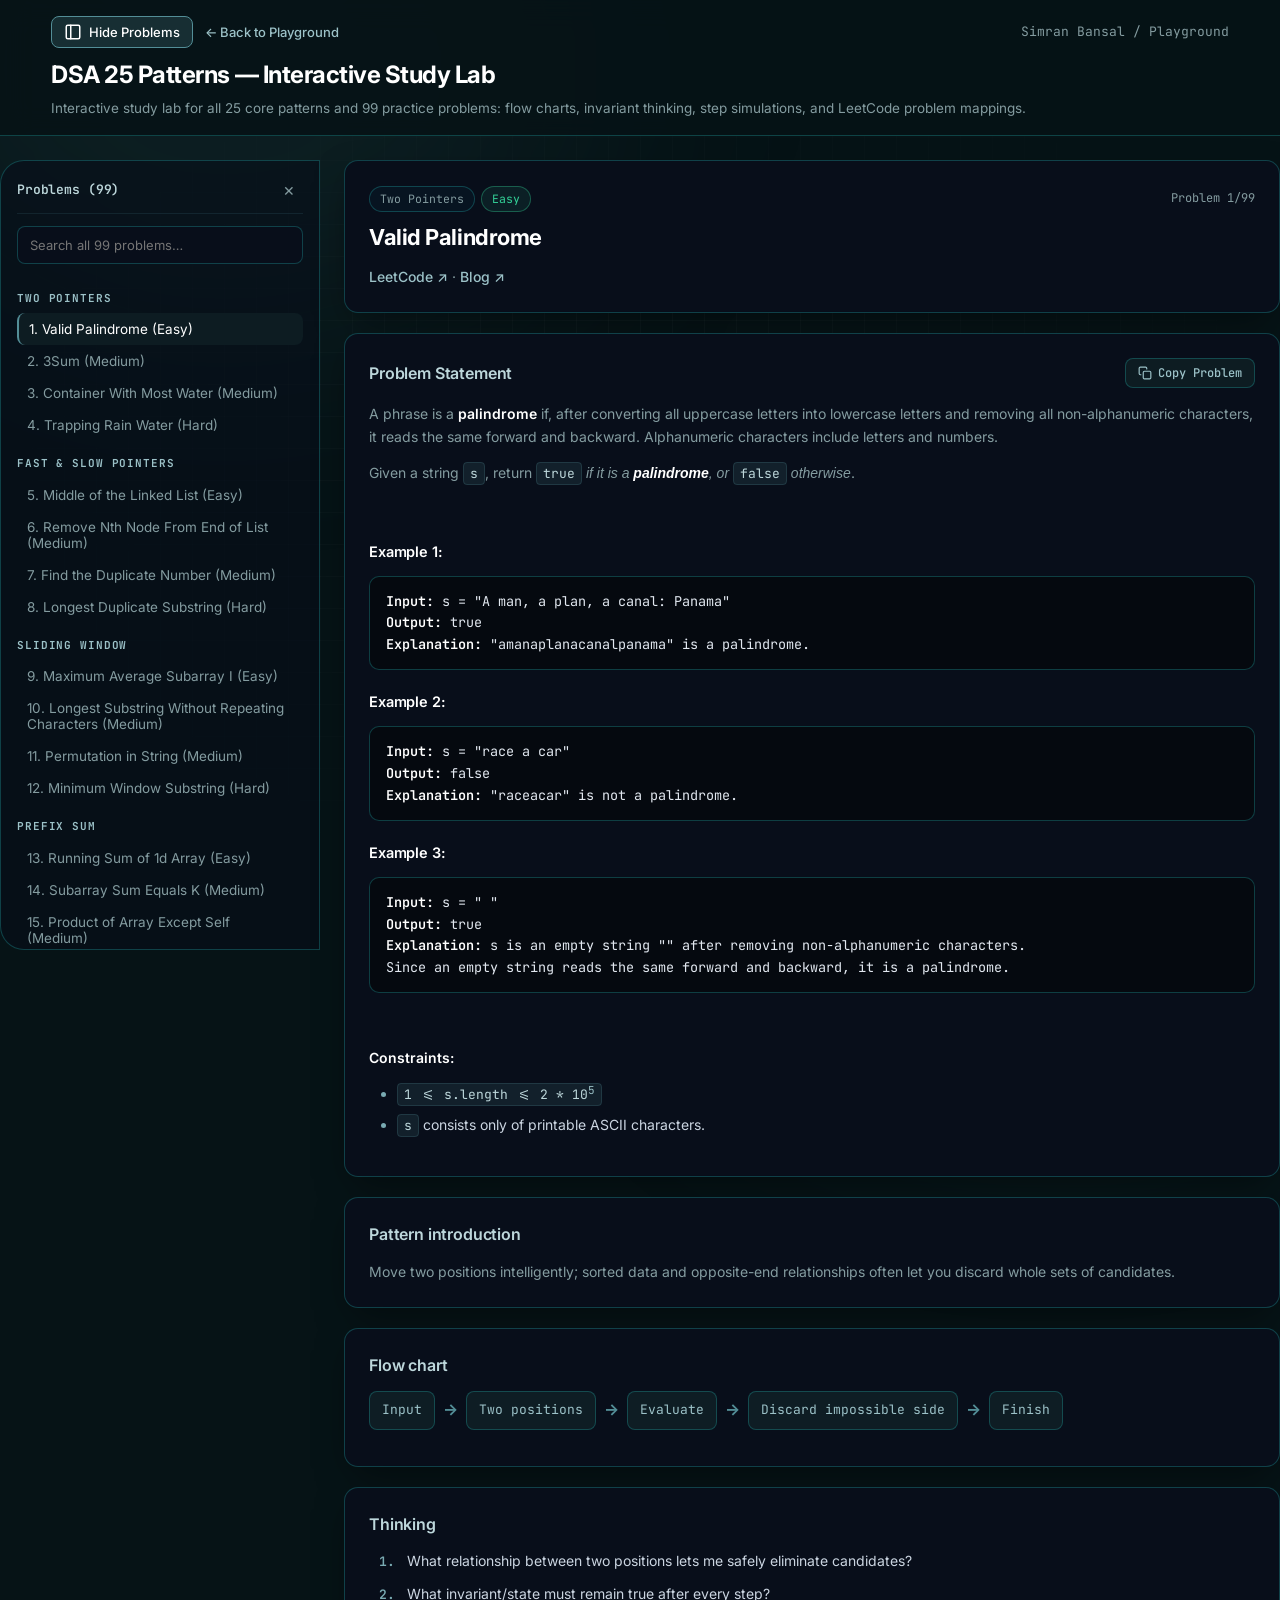
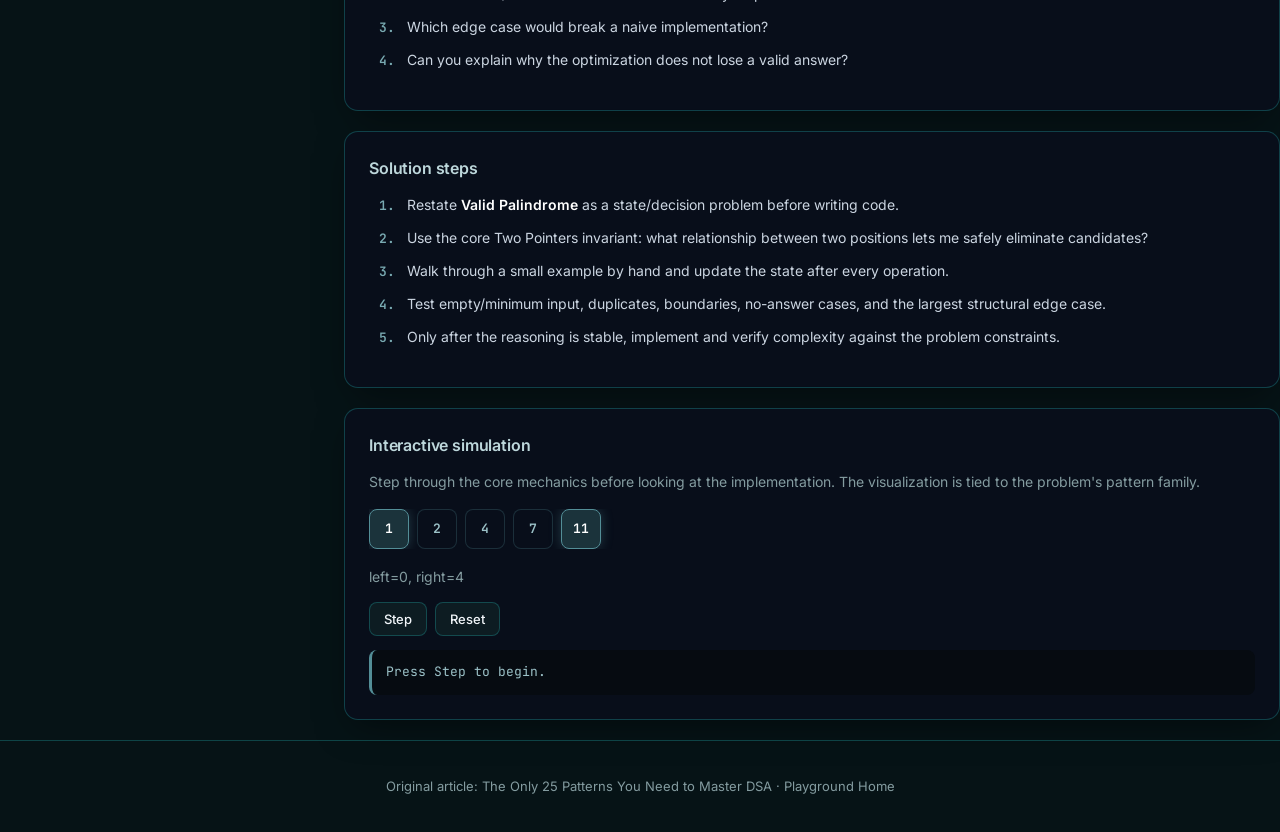
==== commit 771bfad6: "feat: add responsive collapsible sidebar, mobile drawer, and fix aside scrollbar" ====
--- a/dsa_25_patterns_all_article_problems_interactive.html
+++ b/dsa_25_patterns_all_article_problems_interactive.html
@@ -18,10 +18,22 @@
   <div class="bg-glow-br" aria-hidden="true"></div>
   <div class="bg-grid-faint" aria-hidden="true"></div>
 
+  <!-- Mobile Drawer Backdrop -->
+  <div class="sidebar-backdrop" id="sidebar-backdrop" aria-hidden="true"></div>
+
   <!-- Header -->
   <header class="dsa-header">
     <div class="header-top">
-      <a class="back-link" href="/">← Back to Playground</a>
+      <div class="header-actions-left">
+        <button class="sidebar-toggle-btn" id="sidebar-toggle" aria-label="Toggle Problems Sidebar" title="Toggle Sidebar">
+          <svg class="icon-toggle" width="18" height="18" viewBox="0 0 24 24" fill="none" stroke="currentColor" stroke-width="2" stroke-linecap="round" stroke-linejoin="round">
+            <rect x="3" y="3" width="18" height="18" rx="2" ry="2"></rect>
+            <line x1="9" y1="3" x2="9" y2="21"></line>
+          </svg>
+          <span class="toggle-btn-label">Problems</span>
+        </button>
+        <a class="back-link" href="/">← Back to Playground</a>
+      </div>
       <span class="brand-sub">Simran Bansal / Playground</span>
     </div>
     <h1>DSA 25 Patterns — Interactive Study Lab</h1>
@@ -34,6 +46,19 @@
     <main id="app" class="dsa-main"></main>
   </div>
 
+  <!-- Mobile Floating Action Button -->
+  <button class="mobile-fab-toggle" id="mobile-fab-toggle" aria-label="Open Problems List">
+    <svg width="18" height="18" viewBox="0 0 24 24" fill="none" stroke="currentColor" stroke-width="2" stroke-linecap="round" stroke-linejoin="round">
+      <line x1="8" y1="6" x2="21" y2="6"></line>
+      <line x1="8" y1="12" x2="21" y2="12"></line>
+      <line x1="8" y1="18" x2="21" y2="18"></line>
+      <line x1="3" y1="6" x2="3.01" y2="6"></line>
+      <line x1="3" y1="12" x2="3.01" y2="12"></line>
+      <line x1="3" y1="18" x2="3.01" y2="18"></line>
+    </svg>
+    <span>Problems</span>
+  </button>
+
   <!-- Footer -->
   <footer class="dsa-footer">
     Original article: <a href="https://blog.sibansal.dev/the-only-25-patterns-you-need-to-master-dsa" target="_blank" rel="noopener noreferrer">The Only 25 Patterns You Need to Master DSA</a> · <a href="/">Playground Home</a>
--- a/css/dsa-lab.css
+++ b/css/dsa-lab.css
@@ -2,13 +2,52 @@
    DSA 25 Patterns Interactive Lab Styles
    ========================================================= */
 
+*,
+*::before,
+*::after {
+  box-sizing: border-box;
+}
+
+html,
+body {
+  width: 100%;
+  max-width: 100vw;
+  overflow-x: hidden;
+  scrollbar-width: thin;
+  scrollbar-color: #1e3a40 #060e12;
+}
+
+html.drawer-open,
+body.drawer-open {
+  overflow: hidden !important;
+}
+
+/* Global Dark Teal Custom Scrollbars */
+::-webkit-scrollbar {
+  width: 7px;
+  height: 7px;
+}
+
+::-webkit-scrollbar-track {
+  background: #060e12;
+}
+
+::-webkit-scrollbar-thumb {
+  background: #1e3a40;
+  border-radius: 6px;
+}
+
+::-webkit-scrollbar-thumb:hover {
+  background: var(--primary);
+}
+
 header.dsa-header {
-  padding: 18px 4vw;
+  padding: 16px 4vw;
   border-bottom: 1px solid var(--card-border);
   position: sticky;
   top: 0;
   z-index: 50;
-  background: rgba(6, 19, 22, 0.85);
+  background: rgba(6, 19, 22, 0.88);
   backdrop-filter: blur(14px);
   -webkit-backdrop-filter: blur(14px);
 }
@@ -20,6 +59,42 @@
   gap: 16px;
   flex-wrap: wrap;
   margin-bottom: 8px;
+}
+
+.header-actions-left {
+  display: inline-flex;
+  align-items: center;
+  gap: 12px;
+}
+
+.sidebar-toggle-btn {
+  display: inline-flex;
+  align-items: center;
+  gap: 7px;
+  background: #09171b;
+  color: var(--accent-300);
+  border: 1px solid var(--card-border);
+  border-radius: 8px;
+  padding: 6px 12px;
+  font-family: inherit;
+  font-size: 13px;
+  font-weight: 500;
+  cursor: pointer;
+  transition: all 0.2s ease;
+  user-select: none;
+}
+
+.sidebar-toggle-btn:hover {
+  border-color: var(--primary);
+  color: #fff;
+  background: rgba(83, 142, 151, 0.2);
+  box-shadow: 0 0 12px rgba(83, 142, 151, 0.25);
+}
+
+.sidebar-toggle-btn.active {
+  background: rgba(83, 142, 151, 0.22);
+  border-color: var(--primary);
+  color: #fff;
 }
 
 .back-link {
@@ -49,6 +124,7 @@
   font-weight: 700;
   letter-spacing: -0.02em;
   color: #fff;
+  overflow-wrap: anywhere;
 }
 
 header.dsa-header p {
@@ -57,25 +133,108 @@
   font-size: 13.5px;
   max-width: 1100px;
   line-height: 1.5;
+  overflow-wrap: anywhere;
 }
 
 .layout {
-  display: grid;
-  grid-template-columns: 320px 1fr;
+  padding-top: 24px;
+  display: flex;
+  width: 100%;
   max-width: 1600px;
   margin: auto;
   position: relative;
   z-index: 1;
+  min-height: calc(100vh - 110px);
 }
 
 aside {
+  margin-right: 24px;
+  border-radius: 24px 0 0 24px;
+  width: 320px;
+  min-width: 320px;
+  flex-shrink: 0;
   padding: 16px;
-  border-right: 1px solid var(--card-border);
+  border: 1px solid var(--card-border);
   height: calc(100vh - 110px);
   position: sticky;
   top: 110px;
-  overflow: auto;
+  overflow-y: auto;
   background: rgba(8, 14, 26, 0.6);
+  transition: width 0.25s ease, min-width 0.25s ease, padding 0.25s ease, opacity 0.25s ease;
+  box-sizing: border-box;
+  scrollbar-width: thin;
+  scrollbar-color: #23454b transparent;
+}
+
+aside::-webkit-scrollbar {
+  width: 6px;
+}
+
+aside::-webkit-scrollbar-track {
+  background: rgba(6, 15, 19, 0.4);
+  border-radius: 6px;
+}
+
+aside::-webkit-scrollbar-thumb {
+  background: #23454b;
+  border-radius: 6px;
+}
+
+aside::-webkit-scrollbar-thumb:hover {
+  background: var(--primary);
+}
+
+body.sidebar-collapsed aside {
+  width: 0 !important;
+  min-width: 0 !important;
+  padding: 0 !important;
+  opacity: 0 !important;
+  pointer-events: none !important;
+  border-right: none !important;
+  overflow: hidden !important;
+}
+
+.aside-top-bar {
+  display: flex;
+  align-items: center;
+  justify-content: space-between;
+  margin-bottom: 12px;
+  padding-bottom: 8px;
+  border-bottom: 1px solid rgba(83, 142, 151, 0.15);
+}
+
+.aside-heading {
+  font-size: 13px;
+  font-weight: 600;
+  color: var(--accent-200);
+  font-family: 'JetBrains Mono', monospace;
+  letter-spacing: -0.01em;
+}
+
+.aside-close-btn {
+  background: transparent;
+  border: 1px solid transparent;
+  color: var(--text-muted);
+  width: 28px;
+  height: 28px;
+  border-radius: 6px;
+  display: inline-flex;
+  align-items: center;
+  justify-content: center;
+  font-size: 14px;
+  cursor: pointer;
+  transition: all 0.15s ease;
+}
+
+.aside-close-btn:hover {
+  color: #fff;
+  background: rgba(83, 142, 151, 0.2);
+  border-color: var(--card-border);
+}
+
+.aside-list {
+  display: flex;
+  flex-direction: column;
 }
 
 .search {
@@ -90,6 +249,7 @@
   font-size: 13px;
   outline: none;
   transition: border-color 0.2s ease, box-shadow 0.2s ease;
+  box-sizing: border-box;
 }
 
 .search:focus {
@@ -119,6 +279,7 @@
   font-family: inherit;
   font-size: 13.5px;
   transition: all 0.15s ease;
+  box-sizing: border-box;
 }
 
 aside button:hover,
@@ -126,12 +287,6 @@
   background: #0d1c22;
   color: #fff;
   border-left: 2px solid var(--primary);
-}
-
-main.dsa-main {
-  padding: 28px 4vw 70px;
-  position: relative;
-  z-index: 1;
 }
 
 .dsa-main .card {
@@ -142,22 +297,54 @@
   margin-bottom: 20px;
   box-shadow: 0 12px 36px -10px rgba(0, 0, 0, 0.5);
   position: relative;
+  width: 100%;
+  max-width: 100%;
+  min-width: 0;
+  box-sizing: border-box;
+  overflow-wrap: anywhere;
+  word-break: normal;
+}
+
+.card-meta-row {
+  display: flex;
+  align-items: center;
+  justify-content: space-between;
+  gap: 12px;
+  flex-wrap: wrap;
+  margin-bottom: 8px;
 }
 
 .dsa-main .badge {
   display: inline-block;
   border: 1px solid var(--card-border);
   border-radius: 999px;
-  padding: 3px 9px;
+  padding: 3px 10px;
   color: var(--text-muted);
-  font-size: 11px;
+  font-size: 11.5px;
   font-family: 'JetBrains Mono', monospace;
   margin-right: 6px;
   background: var(--pill-bg);
 }
 
+.dsa-main .badge.easy {
+  color: #34d399;
+  border-color: rgba(52, 211, 153, 0.35);
+  background: rgba(52, 211, 153, 0.09);
+}
+
+.dsa-main .badge.medium {
+  color: #fbbf24;
+  border-color: rgba(251, 191, 36, 0.35);
+  background: rgba(251, 191, 36, 0.09);
+}
+
+.dsa-main .badge.hard {
+  color: #f87171;
+  border-color: rgba(248, 113, 113, 0.35);
+  background: rgba(248, 113, 113, 0.09);
+}
+
 .counter {
-  float: right;
   color: var(--text-muted);
   font-family: 'JetBrains Mono', monospace;
   font-size: 12px;
@@ -165,10 +352,277 @@
 
 .problem-title {
   font-size: 22px;
-  margin: 8px 0 12px;
+  margin: 8px 0 10px;
   font-weight: 700;
   color: #fff;
   letter-spacing: -0.02em;
+}
+
+.problem-links {
+  margin: 6px 0 0;
+  font-size: 13.5px;
+}
+
+.problem-links a {
+  color: var(--accent-300);
+  text-decoration: none;
+  font-weight: 500;
+  transition: color 0.2s ease;
+}
+
+.problem-links a:hover {
+  color: #fff;
+  text-decoration: underline;
+}
+
+/* Problem Statement Header & Copy Button */
+.card-title-row {
+  display: flex;
+  align-items: center;
+  justify-content: space-between;
+  gap: 12px;
+  margin-bottom: 14px;
+}
+
+.card-title-row h3 {
+  margin: 0 !important;
+}
+
+.btn-copy {
+  display: inline-flex;
+  align-items: center;
+  gap: 6px;
+  background: #0d1c22;
+  color: var(--accent-300);
+  border: 1px solid var(--card-border);
+  border-radius: 8px;
+  padding: 6px 12px;
+  font-family: 'JetBrains Mono', monospace;
+  font-size: 12px;
+  font-weight: 500;
+  cursor: pointer;
+  transition: all 0.2s ease;
+  user-select: none;
+}
+
+.btn-copy:hover {
+  border-color: var(--primary);
+  color: #fff;
+  background: rgba(83, 142, 151, 0.18);
+  box-shadow: 0 0 12px rgba(83, 142, 151, 0.25);
+}
+
+.btn-copy.copied {
+  background: rgba(52, 211, 153, 0.18);
+  border-color: #34d399;
+  color: #a7f3d0;
+}
+
+/* Problem Statement Rich Content */
+.problem-statement {
+  color: #cbd5e1;
+  font-size: 14.5px;
+  line-height: 1.7;
+}
+
+.problem-statement p {
+  color: #cbd5e1;
+  font-size: 14.5px;
+  line-height: 1.7;
+  margin-bottom: 14px;
+}
+
+.problem-statement p:last-child {
+  margin-bottom: 0;
+}
+
+.problem-statement strong,
+.problem-statement b {
+  color: #ffffff;
+  font-weight: 600;
+}
+
+.problem-statement strong.example {
+  display: block;
+  margin-top: 20px;
+  margin-bottom: 8px;
+  color: var(--accent-200);
+  font-size: 14.5px;
+  font-weight: 600;
+  letter-spacing: -0.01em;
+}
+
+.problem-statement pre {
+  background: #05090f;
+  border: 1px solid var(--card-border);
+  border-radius: 10px;
+  padding: 14px 16px;
+  overflow-x: auto;
+  margin: 10px 0 18px;
+  font-family: 'JetBrains Mono', monospace;
+  font-size: 13.5px;
+  line-height: 1.6;
+  color: #e2e8f0;
+  max-width: 100%;
+  box-sizing: border-box;
+  white-space: pre-wrap;
+  word-break: break-word;
+  overflow-wrap: anywhere;
+  -webkit-overflow-scrolling: touch;
+}
+
+.problem-statement code {
+  font-family: 'JetBrains Mono', monospace;
+  font-size: 13px;
+  background: rgba(83, 142, 151, 0.14);
+  color: var(--accent-200);
+  padding: 2px 6px;
+  border-radius: 4px;
+  border: 1px solid rgba(83, 142, 151, 0.22);
+  max-width: 100%;
+  overflow-wrap: anywhere;
+  word-break: break-word;
+}
+
+.problem-statement pre code {
+  background: transparent;
+  border: none;
+  padding: 0;
+  color: inherit;
+  font-size: inherit;
+  white-space: pre-wrap;
+  word-break: break-word;
+}
+
+.problem-statement pre strong {
+  color: var(--accent-300);
+}
+
+.problem-statement ul {
+  margin: 10px 0 16px 24px;
+  padding-left: 4px;
+  list-style-type: disc;
+  max-width: 100%;
+}
+
+.problem-statement ul li {
+  margin-bottom: 8px;
+  line-height: 1.65;
+  color: #cbd5e1;
+  font-size: 14px;
+  max-width: 100%;
+  overflow-wrap: anywhere;
+}
+
+.problem-statement ul li:last-child {
+  margin-bottom: 0;
+}
+
+.problem-statement ul li::marker {
+  color: var(--accent-400);
+}
+
+.problem-statement sup,
+.problem-statement sub {
+  font-size: 11px;
+  line-height: 0;
+  color: var(--accent-300);
+}
+
+.problem-statement img {
+  max-width: 100% !important;
+  height: auto !important;
+  display: block;
+  margin: 18px auto;
+  border-radius: 10px;
+  background: #f8fafc;
+  padding: 14px;
+  border: 1px solid var(--card-border);
+  box-shadow: 0 4px 20px rgba(0, 0, 0, 0.4);
+  object-fit: contain;
+  box-sizing: border-box;
+}
+
+.problem-statement table {
+  display: block;
+  width: 100%;
+  max-width: 100%;
+  border-collapse: collapse;
+  margin: 16px 0;
+  font-size: 13.5px;
+  overflow-x: auto;
+  -webkit-overflow-scrolling: touch;
+  box-sizing: border-box;
+}
+
+.problem-statement th,
+.problem-statement td {
+  border: 1px solid var(--card-border);
+  padding: 8px 12px;
+  text-align: left;
+}
+
+.problem-statement th {
+  background: rgba(83, 142, 151, 0.15);
+  color: #fff;
+}
+
+.dsa-main .card h3,
+.card h3 {
+  font-size: 16px;
+  font-weight: 600;
+  color: var(--accent-200);
+  margin-bottom: 12px;
+  letter-spacing: -0.01em;
+}
+
+.dsa-main .card p,
+.card p {
+  color: var(--text-muted);
+  font-size: 14px;
+  line-height: 1.65;
+  margin-bottom: 12px;
+}
+
+.dsa-main .card p:last-child,
+.card p:last-child {
+  margin-bottom: 0;
+}
+
+.dsa-main .card ol,
+.card ol {
+  margin: 12px 0 14px 28px;
+  padding-left: 6px;
+}
+
+.dsa-main .card ol li,
+.card ol li {
+  margin-bottom: 10px;
+  line-height: 1.65;
+  color: #cbd5e1;
+  font-size: 14px;
+  padding-left: 4px;
+}
+
+.dsa-main .card ol li:last-child,
+.card ol li:last-child {
+  margin-bottom: 0;
+}
+
+.dsa-main .card ol li::marker,
+.card ol li::marker {
+  color: var(--accent-400);
+  font-family: 'JetBrains Mono', monospace;
+  font-weight: 600;
+  font-size: 13px;
+}
+
+.dsa-main .card strong,
+.card strong,
+.dsa-main .card b,
+.card b {
+  color: #ffffff;
+  font-weight: 600;
 }
 
 .flow {
@@ -177,6 +631,10 @@
   gap: 8px;
   align-items: center;
   margin: 12px 0;
+  max-width: 100%;
+  box-sizing: border-box;
+  overflow-x: auto;
+  -webkit-overflow-scrolling: touch;
 }
 
 .node {
@@ -187,6 +645,7 @@
   font-size: 13px;
   color: var(--accent-300);
   font-family: 'JetBrains Mono', monospace;
+  white-space: nowrap;
 }
 
 .arrow {
@@ -199,11 +658,16 @@
   flex-wrap: wrap;
   gap: 8px;
   margin: 16px 0;
+  max-width: 100%;
+  box-sizing: border-box;
+  overflow-x: auto;
+  -webkit-overflow-scrolling: touch;
 }
 
 .cell {
-  min-width: 44px;
-  height: 44px;
+  min-width: 40px;
+  height: 40px;
+  padding: 0 6px;
   border: 1px solid rgba(83, 142, 151, 0.25);
   border-radius: 8px;
   display: flex;
@@ -214,6 +678,7 @@
   font-weight: 600;
   font-size: 13px;
   color: var(--accent-300);
+  box-sizing: border-box;
 }
 
 .cell.active {
@@ -234,6 +699,7 @@
   gap: 8px;
   flex-wrap: wrap;
   margin: 14px 0;
+  max-width: 100%;
 }
 
 .controls button {
@@ -264,6 +730,8 @@
   font-family: 'JetBrains Mono', monospace;
   font-size: 13px;
   color: var(--accent-300);
+  max-width: 100%;
+  overflow-wrap: anywhere;
 }
 
 .small {
@@ -276,10 +744,16 @@
   border: 1px solid var(--card-border);
   border-radius: 10px;
   padding: 14px;
-  overflow: auto;
+  overflow-x: auto;
   font-family: 'JetBrains Mono', monospace;
   font-size: 13px;
   color: #c8d8e4;
+  max-width: 100%;
+  box-sizing: border-box;
+  white-space: pre-wrap;
+  word-break: break-word;
+  overflow-wrap: anywhere;
+  -webkit-overflow-scrolling: touch;
 }
 
 footer.dsa-footer {
@@ -290,17 +764,193 @@
   font-size: 13px;
   position: relative;
   z-index: 1;
+  max-width: 100%;
+  overflow-wrap: anywhere;
+}
+
+/* Mobile Drawer Backdrop */
+.sidebar-backdrop {
+  display: none;
+}
+
+/* Mobile Floating Action Button */
+.mobile-fab-toggle {
+  display: none;
 }
 
 @media (max-width: 900px) {
+  header.dsa-header {
+    padding: 14px 16px;
+  }
+
+  .header-top {
+    margin-bottom: 6px;
+  }
+
+  header.dsa-header h1 {
+    font-size: 20px;
+  }
+
+  header.dsa-header p {
+    font-size: 13px;
+  }
+
+  .sidebar-backdrop {
+    display: block;
+    position: fixed;
+    inset: 0;
+    background: rgba(4, 10, 14, 0.75);
+    backdrop-filter: blur(5px);
+    -webkit-backdrop-filter: blur(5px);
+    z-index: 9990;
+    opacity: 0;
+    pointer-events: none;
+    transition: opacity 0.25s ease;
+  }
+
+  .sidebar-backdrop.active {
+    opacity: 1;
+    pointer-events: auto;
+  }
+
   .layout {
     display: block;
-  }
+    width: 100%;
+    max-width: 100%;
+    min-height: auto;
+    position: static;
+    z-index: auto;
+    padding-top: 0;
+  }
+
   aside {
-    position: static;
-    height: auto;
-    max-height: 42vh;
-    border-right: 0;
-    border-bottom: 1px solid var(--card-border);
-  }
-}
+    position: fixed !important;
+    top: 0 !important;
+    left: 0 !important;
+    bottom: 0 !important;
+    width: 86vw !important;
+    max-width: 360px !important;
+    min-width: 0 !important;
+    height: 100vh !important;
+    height: 100dvh !important;
+    z-index: 9999 !important;
+    margin: 0 !important;
+    border-radius: 0 16px 16px 0 !important;
+    background: #081418 !important;
+    border-right: 1px solid var(--card-border) !important;
+    border-top: none !important;
+    border-left: none !important;
+    border-bottom: none !important;
+    box-shadow: 12px 0 36px rgba(0, 0, 0, 0.85);
+    transform: translateX(-105%);
+    transition: transform 0.28s cubic-bezier(0.16, 1, 0.3, 1);
+    padding: 20px 16px 60px !important;
+    opacity: 1 !important;
+    pointer-events: auto !important;
+    overflow-y: auto !important;
+    -webkit-overflow-scrolling: touch;
+    scrollbar-width: thin;
+    scrollbar-color: #23454b #081418;
+  }
+
+  aside::-webkit-scrollbar {
+    width: 6px;
+  }
+
+  aside::-webkit-scrollbar-track {
+    background: #081418;
+  }
+
+  aside::-webkit-scrollbar-thumb {
+    background: #23454b;
+    border-radius: 6px;
+  }
+
+  aside.open {
+    transform: translateX(0) !important;
+  }
+
+  body.sidebar-collapsed aside {
+    width: 86vw !important;
+    max-width: 360px !important;
+    min-width: 0 !important;
+    padding: 20px 16px 60px !important;
+    opacity: 1 !important;
+    pointer-events: auto !important;
+    border-right: 1px solid var(--card-border) !important;
+    overflow-y: auto !important;
+    transform: translateX(-105%) !important;
+  }
+
+  body.sidebar-collapsed aside.open {
+    transform: translateX(0) !important;
+  }
+
+  main.dsa-main {
+    padding: 18px 14px 75px;
+    width: 100%;
+    max-width: 100%;
+    min-width: 0;
+    box-sizing: border-box;
+  }
+
+  .dsa-main .card {
+    padding: 18px 14px;
+    border-radius: 12px;
+    margin-bottom: 16px;
+  }
+
+  .problem-title {
+    font-size: 19px;
+  }
+
+  .mobile-fab-toggle {
+    display: inline-flex;
+    align-items: center;
+    gap: 8px;
+    position: fixed;
+    bottom: 22px;
+    right: 18px;
+    z-index: 80;
+    background: #0d2229;
+    color: #fff;
+    border: 1px solid var(--primary);
+    border-radius: 999px;
+    padding: 10px 18px;
+    font-family: inherit;
+    font-size: 13.5px;
+    font-weight: 600;
+    cursor: pointer;
+    box-shadow: 0 8px 24px rgba(0, 0, 0, 0.6), 0 0 16px rgba(83, 142, 151, 0.35);
+    transition: all 0.2s ease;
+  }
+
+  .mobile-fab-toggle:hover,
+  .mobile-fab-toggle:active {
+    background: var(--primary);
+    color: #061316;
+    transform: scale(1.03);
+  }
+}
+
+@media (max-width: 480px) {
+  header.dsa-header {
+    padding: 12px 12px;
+  }
+
+  .brand-sub {
+    display: none;
+  }
+
+  main.dsa-main {
+    padding: 14px 10px 70px;
+  }
+
+  .dsa-main .card {
+    padding: 16px 12px;
+  }
+
+  .problem-title {
+    font-size: 18px;
+  }
+}
